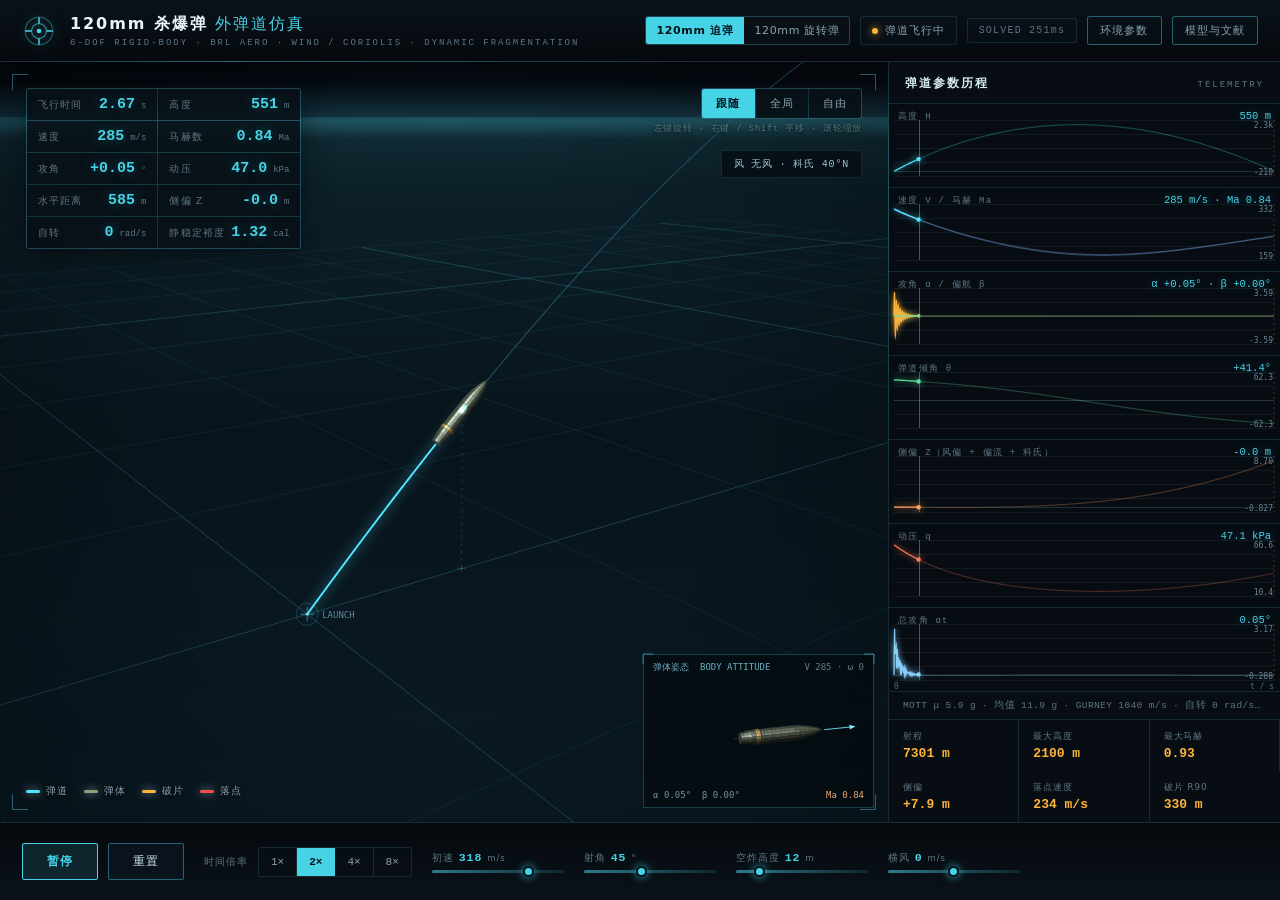
==== 120mm_ballistics.html @ c2df4f3a "test" ====
<!DOCTYPE html>
<html lang="zh-CN">
<head>
<meta charset="UTF-8">
<meta name="viewport" content="width=device-width, initial-scale=1.0">
<title>120mm 杀爆弹 · 六自由度外弹道与动爆破片仿真</title>
<style>
/* =============================================================================
   120mm 杀爆弹外弹道仿真 — 深色军事科技风
   ========================================================================== */
:root {
  --bg: #04070b;
  --bg-deep: #020406;
  --panel: rgba(9, 15, 22, 0.92);
  --panel-solid: #080d13;
  --line: rgba(90, 190, 215, 0.16);
  --line-strong: rgba(90, 210, 235, 0.42);
  --cyan: #46d3e6;
  --cyan-soft: rgba(70, 211, 230, 0.55);
  --amber: #ffb43a;
  --red: #ff4d4d;
  --green: #5ee6a8;
  --text: #cfe3ea;
  --text-dim: #8aa3b0;
  --muted: #5d7683;
  --mono: "JetBrains Mono", "Cascadia Mono", "SFMono-Regular", Consolas, "Liberation Mono", monospace;
  --sans: "Segoe UI", "PingFang SC", "Hiragino Sans GB", "Microsoft YaHei", system-ui, sans-serif;
  --header-h: 62px;
  --footer-h: 78px;
  --side-w: 392px;
}

* { box-sizing: border-box; margin: 0; padding: 0; }

html, body {
  height: 100%;
  background: var(--bg-deep);
  color: var(--text);
  font-family: var(--sans);
  overflow: hidden;
  -webkit-font-smoothing: antialiased;
}

body::before {
  content: "";
  position: fixed;
  inset: 0;
  background-image:
    linear-gradient(rgba(70, 211, 230, 0.035) 1px, transparent 1px),
    linear-gradient(90deg, rgba(70, 211, 230, 0.035) 1px, transparent 1px);
  background-size: 48px 48px;
  pointer-events: none;
  z-index: 0;
}

#app {
  position: relative;
  z-index: 1;
  display: flex;
  flex-direction: column;
  height: 100%;
  min-height: 0;
}

.mono { font-family: var(--mono); font-variant-numeric: tabular-nums; }

/* ------------------------------- 顶栏 ----------------------------------- */
#topbar {
  flex: 0 0 var(--header-h);
  display: flex;
  align-items: center;
  justify-content: space-between;
  padding: 0 22px;
  border-bottom: 1px solid var(--line);
  background: linear-gradient(180deg, rgba(10, 18, 26, 0.96), rgba(6, 10, 15, 0.9));
  position: relative;
}

#topbar::after {
  content: "";
  position: absolute;
  left: 0; right: 0; bottom: -1px;
  height: 1px;
  background: linear-gradient(90deg, transparent, var(--cyan-soft) 18%, transparent 55%);
  opacity: .6;
}

.brand { display: flex; align-items: center; gap: 14px; min-width: 0; }

.brand-mark {
  width: 34px; height: 34px;
  color: var(--cyan);
  filter: drop-shadow(0 0 8px rgba(70, 211, 230, 0.45));
  flex: 0 0 auto;
}
.brand-mark svg { width: 100%; height: 100%; }

.brand-text h1 {
  font-size: 16px;
  font-weight: 600;
  letter-spacing: .12em;
  color: #e8f6fa;
  white-space: nowrap;
}
.brand-text h1 span { color: var(--cyan); font-weight: 400; }

.brand-text p {
  margin-top: 3px;
  font-family: var(--mono);
  font-size: 9px;
  letter-spacing: .22em;
  color: var(--muted);
  white-space: nowrap;
}

.status-strip { display: flex; align-items: center; gap: 10px; }

.status-chip {
  display: flex;
  align-items: center;
  gap: 7px;
  padding: 6px 11px;
  border: 1px solid var(--line);
  border-radius: 3px;
  background: rgba(9, 17, 24, 0.7);
  font-size: 11px;
  letter-spacing: .08em;
  color: var(--text-dim);
}

.status-chip.mono { font-size: 10px; color: var(--muted); letter-spacing: .12em; }

.dot {
  width: 6px; height: 6px;
  border-radius: 50%;
  background: var(--green);
  box-shadow: 0 0 8px var(--green);
  transition: background .3s, box-shadow .3s;
}
.dot.armed { background: var(--amber); box-shadow: 0 0 8px var(--amber); }
.dot.boom { background: var(--red); box-shadow: 0 0 10px var(--red); animation: pulse .5s ease-out 3; }
.dot.done { background: var(--muted); box-shadow: none; }

@keyframes pulse {
  0% { transform: scale(1); opacity: 1; }
  100% { transform: scale(2.4); opacity: .35; }
}

/* ------------------------------- 主区 ----------------------------------- */
main {
  flex: 1 1 auto;
  display: flex;
  min-height: 0;
}

#viewport {
  position: relative;
  flex: 1 1 auto;
  min-width: 0;
  overflow: hidden;
  background: #050a10;
}

#scene { display: block; width: 100%; height: 100%; }

/* 角标 */
.corner {
  position: absolute;
  width: 16px; height: 16px;
  border-color: var(--line-strong);
  border-style: solid;
  border-width: 0;
  pointer-events: none;
}
.corner.tl { top: 12px; left: 12px; border-top-width: 1px; border-left-width: 1px; }
.corner.tr { top: 12px; right: 12px; border-top-width: 1px; border-right-width: 1px; }
.corner.bl { bottom: 12px; left: 12px; border-bottom-width: 1px; border-left-width: 1px; }
.corner.br { bottom: 12px; right: 12px; border-bottom-width: 1px; border-right-width: 1px; }

/* HUD */
.hud {
  position: absolute;
  top: 26px; left: 26px;
  display: grid;
  grid-template-columns: repeat(2, minmax(118px, auto));
  gap: 1px;
  background: var(--line);
  border: 1px solid var(--line);
  border-radius: 3px;
  overflow: hidden;
  backdrop-filter: blur(6px);
  pointer-events: none;
  box-shadow: 0 6px 30px rgba(0, 0, 0, .45);
}

.hud-item {
  display: flex;
  align-items: baseline;
  gap: 6px;
  padding: 7px 11px;
  background: rgba(6, 12, 18, 0.86);
}

.hud-label {
  font-size: 9.5px;
  letter-spacing: .12em;
  color: var(--muted);
  min-width: 46px;
}

.hud-value {
  font-size: 15px;
  font-weight: 600;
  color: var(--cyan);
  text-shadow: 0 0 12px rgba(70, 211, 230, .35);
  margin-left: auto;
}

.hud-unit { font-size: 9px; color: var(--muted); font-family: var(--mono); }

/* 相机按钮 */
.cam-controls {
  position: absolute;
  top: 26px; right: 26px;
  display: flex;
  gap: 1px;
  border: 1px solid var(--line);
  border-radius: 3px;
  overflow: hidden;
  background: var(--line);
  backdrop-filter: blur(6px);
}

.cam-controls button {
  border: 0;
  padding: 7px 14px;
  background: rgba(6, 12, 18, 0.86);
  color: var(--text-dim);
  font-family: var(--sans);
  font-size: 11px;
  letter-spacing: .1em;
  cursor: pointer;
  transition: color .18s, background .18s;
}
.cam-controls button:hover { color: var(--cyan); background: rgba(12, 26, 34, .95); }
.cam-controls button.active { color: #04121a; background: var(--cyan); font-weight: 600; }

.cam-hint {
  position: absolute;
  top: 60px; right: 26px;
  font-size: 9px;
  letter-spacing: .08em;
  color: rgba(140, 170, 180, .55);
  pointer-events: none;
  text-shadow: 0 1px 4px #000;
}

/* 图例 */
.legend {
  position: absolute;
  left: 26px; bottom: 24px;
  display: flex;
  gap: 16px;
  font-size: 10px;
  letter-spacing: .1em;
  color: var(--text-dim);
  pointer-events: none;
  text-shadow: 0 1px 4px #000;
}
.legend span { display: flex; align-items: center; gap: 6px; }
.legend i {
  width: 14px; height: 3px;
  border-radius: 2px;
  display: inline-block;
  box-shadow: 0 0 8px currentColor;
}

/* 事件提示 */
.toast {
  position: absolute;
  left: 50%;
  bottom: 88px;
  transform: translate(-50%, 14px);
  padding: 9px 20px;
  border: 1px solid rgba(255, 180, 58, .5);
  border-radius: 2px;
  background: rgba(24, 14, 2, .82);
  color: var(--amber);
  font-family: var(--mono);
  font-size: 11.5px;
  letter-spacing: .14em;
  opacity: 0;
  pointer-events: none;
  transition: opacity .25s, transform .25s;
  white-space: nowrap;
  backdrop-filter: blur(6px);
}
.toast.show { opacity: 1; transform: translate(-50%, 0); }

/* ------------------------------- 侧栏 ----------------------------------- */
#sidebar {
  flex: 0 0 var(--side-w);
  width: var(--side-w);
  border-left: 1px solid var(--line);
  background: var(--panel-solid);
  display: flex;
  flex-direction: column;
  min-height: 0;
  position: relative;
}

#sidebar::before {
  content: "";
  position: absolute;
  left: -1px; top: 0; bottom: 0;
  width: 1px;
  background: linear-gradient(180deg, transparent, var(--cyan-soft) 12%, transparent 60%);
  opacity: .5;
}

.sidebar-head {
  display: flex;
  align-items: baseline;
  justify-content: space-between;
  padding: 13px 16px 11px;
  border-bottom: 1px solid var(--line);
  flex: 0 0 auto;
}
.sidebar-head h2 {
  font-size: 12px;
  font-weight: 600;
  letter-spacing: .16em;
  color: #d8edf3;
}
.sidebar-head span { font-size: 9px; letter-spacing: .22em; color: var(--muted); }

#charts {
  flex: 1 1 auto;
  min-height: 0;
  display: grid;
  grid-template-rows: repeat(7, minmax(0, 1fr));
  gap: 1px;
  background: var(--line);
  overflow: hidden;
}

.chart-cell {
  position: relative;
  background: #070c12;
  min-height: 0;
  overflow: hidden;
}
.chart-cell canvas { display: block; width: 100%; height: 100%; }

.chart-tag {
  position: absolute;
  top: 6px; left: 9px;
  font-family: var(--mono);
  font-size: 9px;
  letter-spacing: .14em;
  color: var(--muted);
  pointer-events: none;
}
.chart-cur {
  position: absolute;
  top: 6px; right: 9px;
  font-family: var(--mono);
  font-size: 10.5px;
  color: var(--cyan);
  pointer-events: none;
  text-shadow: 0 0 10px rgba(70, 211, 230, .4);
}

.sidebar-foot {
  flex: 0 0 auto;
  display: grid;
  grid-template-columns: repeat(3, 1fr);
  border-top: 1px solid var(--line);
}
.frag-model {
  flex: 0 0 auto;
  padding: 7px 14px;
  border-top: 1px solid var(--line);
  font-size: 9.5px;
  letter-spacing: .04em;
  color: var(--muted);
  white-space: nowrap;
  overflow: hidden;
  text-overflow: ellipsis;
}
.stat {
  padding: 10px 14px;
  display: flex;
  flex-direction: column;
  gap: 3px;
  border-right: 1px solid var(--line);
}
.stat:last-child { border-right: 0; }
.stat span { font-size: 9px; letter-spacing: .1em; color: var(--muted); }
.stat b { font-size: 13px; color: var(--amber); font-weight: 600; }

/* ------------------------------- 底栏 ----------------------------------- */
#controls {
  flex: 0 0 var(--footer-h);
  display: flex;
  align-items: center;
  gap: 20px;
  padding: 0 22px;
  border-top: 1px solid var(--line);
  background: linear-gradient(0deg, rgba(10, 18, 26, .97), rgba(6, 10, 15, .9));
  overflow-x: auto;
  overflow-y: hidden;
}

.control-group { display: flex; align-items: center; gap: 10px; flex: 0 0 auto; }
.control-group .group-label {
  font-size: 10px;
  letter-spacing: .1em;
  color: var(--muted);
  white-space: nowrap;
}

.btn {
  appearance: none;
  border: 1px solid var(--line-strong);
  background: rgba(12, 22, 30, .8);
  color: var(--text);
  font-family: var(--sans);
  font-size: 12px;
  letter-spacing: .1em;
  padding: 9px 18px;
  border-radius: 2px;
  cursor: pointer;
  transition: all .18s;
  min-width: 76px;
}
.btn:hover { border-color: var(--cyan); color: var(--cyan); background: rgba(20, 40, 50, .9); }
.btn:active { transform: translateY(1px); }
.btn.primary {
  background: rgba(70, 211, 230, .12);
  border-color: var(--cyan);
  color: var(--cyan);
  font-weight: 600;
}
.btn.primary:hover { background: rgba(70, 211, 230, .22); box-shadow: 0 0 18px rgba(70, 211, 230, .22); }

.seg {
  display: flex;
  border: 1px solid var(--line);
  border-radius: 2px;
  overflow: hidden;
}
.seg button {
  border: 0;
  border-right: 1px solid var(--line);
  background: rgba(8, 14, 20, .8);
  color: var(--text-dim);
  font-family: var(--mono);
  font-size: 11px;
  padding: 8px 12px;
  cursor: pointer;
  transition: all .15s;
}
.seg button:last-child { border-right: 0; }
.seg button:hover { color: var(--cyan); }
.seg button.active { background: var(--cyan); color: #04121a; font-weight: 700; }

.slider-group { flex-direction: column; align-items: stretch; gap: 5px; min-width: 132px; }
.slider-group label {
  font-size: 9.5px;
  letter-spacing: .1em;
  color: var(--muted);
  display: flex;
  align-items: baseline;
  gap: 5px;
  white-space: nowrap;
}
.slider-group label b { color: var(--cyan); font-size: 11.5px; font-weight: 600; }
.slider-group label em { font-style: normal; font-size: 8.5px; color: var(--muted); }

input[type="range"] {
  appearance: none;
  width: 100%;
  height: 3px;
  border-radius: 2px;
  background: linear-gradient(90deg, var(--cyan-soft), rgba(70, 211, 230, .12));
  outline: none;
  cursor: pointer;
}
input[type="range"]::-webkit-slider-thumb {
  appearance: none;
  width: 11px; height: 11px;
  border-radius: 50%;
  background: var(--cyan);
  border: 2px solid #04121a;
  box-shadow: 0 0 9px rgba(70, 211, 230, .8);
  cursor: pointer;
}
input[type="range"]::-moz-range-thumb {
  width: 9px; height: 9px;
  border-radius: 50%;
  background: var(--cyan);
  border: 2px solid #04121a;
  box-shadow: 0 0 9px rgba(70, 211, 230, .8);
  cursor: pointer;
}

/* ------------------------------- 响应式 --------------------------------- */
@media (max-width: 1180px) {
  :root { --side-w: 326px; }
  #controls { gap: 16px; }
  .slider-group { min-width: 120px; }
  #topbar { padding: 0 14px; gap: 10px; }
  .brand { gap: 8px; }
  .brand-text h1 { font-size: 14px; letter-spacing: .08em; }
  .brand-text p { display: none; }
  .status-chip.mono { display: none; }
  .status-strip { gap: 6px; }
  .top-action { padding: 5px 8px; font-size: 10px; }
  .preset-seg button { padding: 6px 7px; font-size: 10px; }
}

@media (max-width: 980px) {
  html, body { overflow: auto; }
  #app { height: auto; min-height: 100%; }
  main { flex-direction: column; }
  #viewport { flex: 0 0 auto; height: 58vh; min-height: 380px; }
  #sidebar { flex: 0 0 auto; width: 100%; border-left: 0; border-top: 1px solid var(--line); }
  #charts { grid-template-rows: repeat(7, 132px); grid-template-columns: 1fr; }
  #controls { flex-wrap: wrap; height: auto; padding: 12px 16px; gap: 12px; }
  .hud { grid-template-columns: repeat(2, minmax(96px, auto)); }
  .hud-item { padding: 5px 8px; }
  .hud-value { font-size: 13px; }
}

@media (max-width: 620px) {
  .brand-text p { display: none; }
  .brand-text h1 { font-size: 13px; }
  .status-chip.mono { display: none; }
  .hud { top: 14px; left: 14px; }
  .cam-controls { top: 14px; right: 14px; }
  .cam-hint { display: none; }
  .legend { display: none; }
  #sidebar { display: none; }
  #viewport { height: calc(100vh - var(--header-h) - 150px); }
}


/* ======================= 顶栏操作按钮 / 风场提示 ======================= */
.top-action {
  border: 1px solid var(--line-strong);
  background: rgba(9, 17, 24, 0.7);
  color: var(--text-dim);
  font-family: var(--sans);
  font-size: 11px;
  letter-spacing: .1em;
  padding: 6px 12px;
  border-radius: 3px;
  cursor: pointer;
  transition: all .18s;
}
.top-action:hover { color: var(--cyan); border-color: var(--cyan); background: rgba(16, 34, 44, .95); }

.wind-chip {
  position: absolute;
  top: 88px; right: 26px;
  padding: 6px 12px;
  border: 1px solid var(--line);
  border-radius: 3px;
  background: rgba(6, 12, 18, 0.78);
  color: #9fc6d4;
  font-size: 10px;
  letter-spacing: .08em;
  pointer-events: none;
  backdrop-filter: blur(6px);
  white-space: nowrap;
}

/* ============================ 弹层 =================================== */
.overlay {
  position: fixed;
  inset: 0;
  z-index: 40;
  display: flex;
  align-items: center;
  justify-content: center;
  padding: 3vh 2vw;
  background: rgba(2, 6, 10, 0.72);
  backdrop-filter: blur(5px);
}
.overlay[hidden] { display: none; }

.panel {
  width: min(560px, 94vw);
  max-height: 90vh;
  display: flex;
  flex-direction: column;
  background: linear-gradient(180deg, #0a131b, #070d13);
  border: 1px solid var(--line-strong);
  border-radius: 4px;
  box-shadow: 0 24px 80px rgba(0, 0, 0, .7), 0 0 40px rgba(70, 211, 230, .08);
  overflow: hidden;
}
.panel.wide { width: min(1120px, 95vw); }
.panel[hidden] { display: none; }

.panel-head {
  display: flex;
  align-items: baseline;
  gap: 14px;
  padding: 15px 20px 13px;
  border-bottom: 1px solid var(--line);
  background: rgba(10, 20, 28, .85);
}
.panel-head h3 { font-size: 15px; letter-spacing: .14em; color: #e6f5f9; font-weight: 600; }
.panel-head .panel-sub { font-size: 9px; letter-spacing: .2em; color: var(--muted); flex: 1 1 auto; }
.panel-close {
  border: 1px solid var(--line);
  background: transparent;
  color: var(--text-dim);
  font-size: 18px;
  line-height: 1;
  width: 28px; height: 26px;
  border-radius: 2px;
  cursor: pointer;
  transition: all .15s;
}
.panel-close:hover { color: var(--red); border-color: var(--red); }

.panel-body { padding: 18px 22px 24px; overflow-y: auto; }
.panel-note { font-size: 11.5px; line-height: 1.8; color: var(--text-dim); margin: 0 0 14px; }

/* --------------------------- 环境面板 -------------------------------- */
.env-grid { display: flex; flex-direction: column; gap: 15px; margin: 6px 0 18px; }
.env-row { display: grid; grid-template-columns: 108px 1fr 86px; align-items: center; gap: 12px; }
.env-row > span { font-size: 11.5px; color: var(--text-dim); letter-spacing: .06em; }
.env-row > b { font-size: 11.5px; color: var(--cyan); text-align: right; font-weight: 600; }
.env-row input[type="range"] { width: 100%; }

.env-toggles {
  display: flex;
  align-items: center;
  gap: 20px;
  padding-top: 14px;
  border-top: 1px solid var(--line);
}
.env-toggles label { display: flex; align-items: center; gap: 7px; font-size: 12px; color: var(--text-dim); cursor: pointer; }
.env-toggles input[type="checkbox"] { accent-color: var(--cyan); width: 14px; height: 14px; }
.btn.small { padding: 6px 12px; font-size: 11px; min-width: 0; margin-left: auto; }
.env-summary { margin-top: 16px; font-size: 10.5px; color: var(--muted); letter-spacing: .04em; line-height: 1.7; }

/* --------------------------- 模型面板 -------------------------------- */
.model-body {
  display: grid;
  grid-template-columns: 1fr 1fr;
  gap: 6px 34px;
  font-size: 12px;
  line-height: 1.75;
  color: var(--text-dim);
}
.model-col h4 {
  margin: 16px 0 7px;
  font-size: 12.5px;
  letter-spacing: .1em;
  color: var(--cyan);
  font-weight: 600;
}
.model-col h4:first-child { margin-top: 0; }
.model-col ul { padding-left: 18px; margin: 0 0 6px; }
.model-col li { margin-bottom: 4px; }
.model-col b { color: var(--text); font-weight: 600; }
.model-limits li { color: #b9c9d0; }
.model-formula {
  margin: 8px 0 10px;
  padding: 10px 14px;
  border-left: 2px solid var(--cyan-soft);
  background: rgba(70, 211, 230, .05);
  font-size: 11px;
  line-height: 2;
  color: #b7dfe8;
  overflow-x: auto;
}
.model-formula sub, .model-formula sup { font-size: .7em; }

.model-table { width: 100%; border-collapse: collapse; margin: 8px 0 10px; font-size: 11px; }
.model-table th, .model-table td { border: 1px solid var(--line); padding: 6px 8px; text-align: center; }
.model-table th { background: rgba(70, 211, 230, .07); color: var(--text-dim); font-weight: 600; letter-spacing: .05em; }
.model-table td b { color: var(--green); font-weight: 600; }
.model-table td:first-child { color: var(--amber); }

.ref-list { padding-left: 20px; margin: 6px 0 10px; font-size: 11px; line-height: 1.7; }
.ref-list li { margin-bottom: 6px; }

/* --------------------------- 响应式补充 ------------------------------ */
@media (max-width: 980px) {
  .model-body { grid-template-columns: 1fr; }
  .wind-chip { display: none; }
  .top-action { padding: 5px 9px; font-size: 10px; }
}
@media (max-width: 620px) {
  .top-action { display: none; }
}


/* ============================ 弹型预设切换 ============================ */
.preset-seg {
  display: flex;
  border: 1px solid var(--line);
  border-radius: 3px;
  overflow: hidden;
  background: var(--line);
}
.preset-seg button {
  border: 0;
  border-right: 1px solid var(--line);
  background: rgba(6, 12, 18, 0.86);
  color: var(--text-dim);
  font-family: var(--sans);
  font-size: 11px;
  letter-spacing: .06em;
  padding: 6px 10px;
  cursor: pointer;
  transition: all .15s;
  white-space: nowrap;
}
.preset-seg button:last-child { border-right: 0; }
.preset-seg button:hover { color: var(--cyan); }
.preset-seg button.active { background: var(--cyan); color: #04121a; font-weight: 600; }

.env-row.disabled { opacity: .42; }
.env-row input[type="range"]:disabled { cursor: not-allowed; }

@media (max-width: 1180px) {
  .preset-seg button { padding: 6px 7px; font-size: 10px; }
}

</style>
</head>
<body>
<div id="app">

  <header id="topbar">
    <div class="brand">
      <div class="brand-mark">
        <svg viewBox="0 0 32 32" aria-hidden="true">
          <circle cx="16" cy="16" r="13" fill="none" stroke="currentColor" stroke-width="1.2" opacity=".35"/>
          <circle cx="16" cy="16" r="7" fill="none" stroke="currentColor" stroke-width="1.2" opacity=".55"/>
          <path d="M16 3v6M16 23v6M3 16h6M23 16h6" stroke="currentColor" stroke-width="1.4"/>
          <circle cx="16" cy="16" r="2.2" fill="currentColor"/>
        </svg>
      </div>
      <div class="brand-text">
        <h1>120mm 杀爆弹 <span>外弹道仿真</span></h1>
        <p>6-DOF RIGID-BODY · BRL AERO · WIND / CORIOLIS · DYNAMIC FRAGMENTATION</p>
      </div>
    </div>
    <div class="status-strip">
      <div class="preset-seg" id="preset-seg">
        <button type="button" data-preset="mortar120" class="active">120mm 迫弹</button>
        <button type="button" data-preset="spin120">120mm 旋转弹</button>
      </div>
      <div class="status-chip">
        <i class="dot" id="status-dot"></i>
        <span id="status-mode">待发射</span>
      </div>
      <div class="status-chip mono" id="status-code">SYS.READY</div>
      <button type="button" class="top-action" id="btn-env">环境参数</button>
      <button type="button" class="top-action" id="btn-model">模型与文献</button>
    </div>
  </header>

  <main>
    <section id="viewport">
      <canvas id="scene"></canvas>

      <div id="hud" class="hud">
        <div class="hud-item">
          <span class="hud-label">飞行时间</span>
          <span class="hud-value mono" id="hud-t">0.00</span>
          <span class="hud-unit">s</span>
        </div>
        <div class="hud-item">
          <span class="hud-label">高度</span>
          <span class="hud-value mono" id="hud-h">0</span>
          <span class="hud-unit">m</span>
        </div>
        <div class="hud-item">
          <span class="hud-label">速度</span>
          <span class="hud-value mono" id="hud-v">450</span>
          <span class="hud-unit">m/s</span>
        </div>
        <div class="hud-item">
          <span class="hud-label">马赫数</span>
          <span class="hud-value mono" id="hud-mach">1.32</span>
          <span class="hud-unit">Ma</span>
        </div>
        <div class="hud-item">
          <span class="hud-label">攻角</span>
          <span class="hud-value mono" id="hud-alpha">0.00</span>
          <span class="hud-unit">°</span>
        </div>
        <div class="hud-item">
          <span class="hud-label">动压</span>
          <span class="hud-value mono" id="hud-q">0</span>
          <span class="hud-unit">kPa</span>
        </div>
        <div class="hud-item">
          <span class="hud-label">水平距离</span>
          <span class="hud-value mono" id="hud-x">0</span>
          <span class="hud-unit">m</span>
        </div>
        <div class="hud-item">
          <span class="hud-label">侧偏 Z</span>
          <span class="hud-value mono" id="hud-z">0</span>
          <span class="hud-unit">m</span>
        </div>
        <div class="hud-item">
          <span class="hud-label">自转</span>
          <span class="hud-value mono" id="hud-spin">0</span>
          <span class="hud-unit">rad/s</span>
        </div>
        <div class="hud-item">
          <span class="hud-label" id="hud-stab-label">静稳定裕度</span>
          <span class="hud-value mono" id="hud-sg">—</span>
          <span class="hud-unit" id="hud-sg-unit">cal</span>
        </div>
      </div>

      <div id="cam-controls" class="cam-controls">
        <button type="button" data-mode="follow" class="active">跟随</button>
        <button type="button" data-mode="global">全局</button>
        <button type="button" data-mode="orbit">自由</button>
      </div>
      <div class="cam-hint mono">左键旋转 · 右键 / Shift 平移 · 滚轮缩放</div>
      <div id="wind-chip" class="wind-chip mono">风 0 m/s · 无风</div>

      <div id="legend" class="legend">
        <span><i style="background:#4fe6ff"></i>弹道</span>
        <span><i style="background:#8ca07a"></i>弹体</span>
        <span><i style="background:#ffb43a"></i>破片</span>
        <span><i style="background:#ff4d4d"></i>落点</span>
      </div>

      <div id="toast" class="toast"></div>

      <div class="corner tl"></div>
      <div class="corner tr"></div>
      <div class="corner bl"></div>
      <div class="corner br"></div>
    </section>

    <aside id="sidebar">
      <div class="sidebar-head">
        <h2>弹道参数历程</h2>
        <span class="mono">TELEMETRY</span>
      </div>
      <div id="charts"></div>
      <div class="frag-model mono" id="frag-model">MOTT μ — · 均值 — · GURNEY —</div>
      <div class="sidebar-foot">
        <div class="stat"><span>射程</span><b class="mono" id="stat-range">—</b></div>
        <div class="stat"><span>最大高度</span><b class="mono" id="stat-alt">—</b></div>
        <div class="stat"><span>最大马赫</span><b class="mono" id="stat-mach">—</b></div>
        <div class="stat"><span>侧偏</span><b class="mono" id="stat-drift">—</b></div>
        <div class="stat"><span>落点速度</span><b class="mono" id="stat-vimp">—</b></div>
        <div class="stat"><span>破片 R90</span><b class="mono" id="stat-r90">—</b></div>
      </div>
    </aside>
  </main>

  <footer id="controls">
    <div class="control-group">
      <button id="btn-play" type="button" class="btn primary">暂停</button>
      <button id="btn-reset" type="button" class="btn">重置</button>
    </div>

    <div class="control-group">
      <label class="group-label">时间倍率</label>
      <div class="seg" id="speed-seg">
        <button type="button" data-speed="1">1×</button>
        <button type="button" data-speed="2" class="active">2×</button>
        <button type="button" data-speed="4">4×</button>
        <button type="button" data-speed="8">8×</button>
      </div>
    </div>

    <div class="control-group slider-group">
      <label for="rng-v0">初速 <b class="mono" id="val-v0">318</b><em>m/s</em></label>
      <input type="range" id="rng-v0" min="250" max="340" step="1" value="318">
    </div>

    <div class="control-group slider-group">
      <label for="rng-angle">射角 <b class="mono" id="val-angle">45</b><em>°</em></label>
      <input type="range" id="rng-angle" min="15" max="70" step="1" value="45">
    </div>

    <div class="control-group slider-group">
      <label for="rng-boom">空炸高度 <b class="mono" id="val-boom">12</b><em>m</em></label>
      <input type="range" id="rng-boom" min="0" max="80" step="2" value="12">
    </div>

    <div class="control-group slider-group">
      <label for="rng-wind">横风 <b class="mono" id="val-wind">0</b><em>m/s</em></label>
      <input type="range" id="rng-wind" min="-15" max="15" step="1" value="0">
    </div>
  </footer>

  <!-- ============================ 弹层面板 ============================ -->
  <div id="overlay" class="overlay" hidden>
    <section class="panel" id="panel-env" hidden>
      <header class="panel-head">
        <h3>环境与弹道参数</h3>
        <span class="mono panel-sub">ENVIRONMENT / BALLISTICS</span>
        <button type="button" class="panel-close" data-close="overlay">×</button>
      </header>
      <div class="panel-body">
        <p class="panel-note" id="preset-note">当前弹型：120mm 迫弹（尾翼稳定、不旋转；McCoy 附录 C 实测气动系数，v0=318 m/s 为装药 4）。</p>
        <p class="panel-note">风场采用幂律剖面（10 m 参考高度，指数 1/7）；科氏力按纬度与射向计算；标准大气按 ISA 分层（0–32 km）。修改后自动重算。</p>
        <div class="env-grid">
          <label class="env-row">
            <span>横风（+右）</span>
            <input type="range" id="env-wind-cross" min="-15" max="15" step="1" value="0">
            <b class="mono" id="env-wind-cross-val">0 m/s</b>
          </label>
          <label class="env-row">
            <span>纵风（+逆风）</span>
            <input type="range" id="env-wind-head" min="-15" max="15" step="1" value="0">
            <b class="mono" id="env-wind-head-val">0 m/s</b>
          </label>
          <label class="env-row">
            <span>海平面气温</span>
            <input type="range" id="env-temp" min="-20" max="40" step="1" value="15">
            <b class="mono" id="env-temp-val">15 °C</b>
          </label>
          <label class="env-row">
            <span>纬度</span>
            <input type="range" id="env-lat" min="-60" max="60" step="1" value="40">
            <b class="mono" id="env-lat-val">40°N</b>
          </label>
          <label class="env-row" id="row-twist">
            <span>膛线缠距</span>
            <input type="range" id="env-twist" min="15" max="22" step="1" value="18" disabled>
            <b class="mono" id="env-twist-val">不旋转</b>
          </label>
          <label class="env-row">
            <span>破片数量</span>
            <input type="range" id="env-frag" min="200" max="1600" step="100" value="800">
            <b class="mono" id="env-frag-val">800</b>
          </label>
          <label class="env-row">
            <span>破片随机种子</span>
            <input type="range" id="env-seed" min="1" max="9999" step="1" value="2024">
            <b class="mono" id="env-seed-val">#2024</b>
          </label>
        </div>
        <div class="env-toggles">
          <label><input type="checkbox" id="env-coriolis" checked> 地球自转科氏力</label>
          <label><input type="checkbox" id="env-wind-on" checked> 风场</label>
          <button type="button" class="btn small" id="env-reset">恢复默认</button>
        </div>
        <div class="env-summary mono" id="env-summary"></div>
      </div>
    </section>

    <section class="panel wide" id="panel-model" hidden>
      <header class="panel-head">
        <h3>模型与文献</h3>
        <span class="mono panel-sub">MODEL ASSUMPTIONS / VALIDATION / REFERENCES</span>
        <button type="button" class="panel-close" data-close="overlay">×</button>
      </header>
      <div class="panel-body model-body">
        <div class="model-col">
          <h4>1 · 弹型预设</h4>
          <ul>
            <li><b>A · 120mm 迫弹（默认）</b>：尾翼稳定、全程不旋转。质量/惯量取自 McCoy 表 9.5（M934/M930/M929 平均），气动系数取自 McCoy 附录 C（BRL 跨音速靶道自由飞试验）；v0=318 m/s、45° 对应 6-DOF 射程 7315 m。</li>
            <li><b>B · 120mm 旋转稳定杀爆弹代表弹</b>：线膛炮发射，自转由缠距换算（默认 1:18）；气动系数按 McCoy 附录 B 的 105mm HE M1 同类弹换算（<i>估算值</i>），内核以 105mm M1 参数完成验证。</li>
            <li>破片质量分布/初速由 Gurney + Mott 模型给出；装药与壳体质量为工程估算（公开数据缺失），页面已标注。</li>
          </ul>

          <h4>2 · 六自由度刚体外弹道</h4>
          <ul>
            <li>状态量：位置、速度、四元数姿态、弹体系角速度（15 维，含科氏力侧偏累积量）；RK4 积分，步长按自转自适应（≤0.5 ms）。</li>
            <li>弹体动力学：欧拉方程 <span class="mono">I·ω̇ + ω×(Iω) = M</span>；四元数归一化避免欧拉奇异。</li>
            <li>气动角按<b>相对风速</b>计算；风场通过相对速度进入气动力与力矩。</li>
            <li>事件：下降段穿越空炸高度 / 触地，线性插值得到起爆点状态；给出 Sg、偏流、风偏、科氏偏移等诊断量。</li>
          </ul>

          <h4>3 · 气动模型（BRL 命名法）</h4>
          <div class="model-formula mono">
            C<sub>D</sub> = C<sub>D0</sub> + C<sub>Dδ2</sub>·sin²α<sub>t</sub><br>
            C<sub>N</sub> = (C<sub>Nα0</sub> + C<sub>Nα2</sub>·sin²α<sub>t</sub>)·sinα<sub>t</sub><br>
            C<sub>Mα</sub> = C<sub>Mα0</sub> + C<sub>Mα2</sub>·sin²α<sub>t</sub>（正 = 翻转，需自转稳定；负 = 静稳定）<br>
            M<sub>阻尼</sub> = q·S·d²/V·[(C<sub>Mq</sub>+C<sub>Mα̇</sub>)<sub>0</sub> + (…)<sub>2</sub>·sin²α<sub>t</sub>]·ω<br>
            M<sub>Magnus</sub> = q·S·d·(p·d/V)·C<sub>Mpα</sub>（仅旋转弹）
          </div>
          <p>旋转弹陀螺稳定因子 <span class="mono">Sg = (I<sub>x</sub>·p)² / (4·I<sub>y</sub>·q·S·d·C<sub>Mα</sub>)</span>，Sg &gt; 1 为稳定必要条件；尾翼弹给出静稳定裕度 <span class="mono">−C<sub>Mα</sub>/C<sub>Nα</sub></span>（口径）。</p>

          <h4>4 · 环境模型</h4>
          <ul>
            <li>ISA 标准大气分层公式（0–11 / 11–20 / 20–32 km），支持海平面气温偏移（ISO 2533 / GB 1920）。</li>
            <li>风场：横风/纵风 + 幂律高度剖面 <span class="mono">w(h)=w<sub>10</sub>(h/10)<sup>1/7</sup></span>。</li>
            <li>科氏力：<span class="mono">a = −2Ω×v</span>，按纬度与射向计算（40°N、7 km 射程量级 10–20 m）。</li>
            <li>重力随高度衰减 <span class="mono">g(h)=g₀(R/(R+h))²</span>；平面地球假设。</li>
          </ul>

          <h4>5 · 动爆破片</h4>
          <ul>
            <li>质量分布：Mott 分布 <span class="mono">N(&gt;m)=N₀e<sup>−√(m/μ)</sup></span>，平均质量 = 2μ，质量守恒归一。破片数为 Monte-Carlo 统计样本数（默认 800，可调 200–1600），由 Mott 分布描述总体，<b>不等同于该型号全部物理破片数</b>。</li>
            <li>初速：Gurney 公式 <span class="mono">v<sub>G</sub>=√(2E·β/(1+β/2))</span>，β=C/M；端部折减 + 分区速度因子。</li>
            <li>动爆叠加：弹丸速度矢量 + 自转切向速度 <span class="mono">ω×r</span>；飞散角按弹头/圆柱/弹底三区截短正态。</li>
            <li>存速：变密度大气 + 马赫相关 C<sub>d</sub> + 体积<sup>2/3</sup> 迎风面积 + 风场相对速度（RK4，步长 5 ms；落地速度线性插值）。</li>
            <li><b>统计口径</b>：R50/R90 为 50%/90% 已落地破片的水平落点半径（相对爆点地面投影），<b>不是杀伤半径</b>；有效破片按落地动能 &gt; 78 J（人员致伤阈值量级，中文出处：李昆等 2023；80 J 另见 Rettinger 2017）统计；随机抽样种子固定可复现。</li>
          </ul>
        </div>

        <div class="model-col">
          <h4>6 · 验证 A：120mm 迫弹（McCoy 表 9.7 六组 6-DOF）</h4>
          <table class="model-table">
            <thead><tr><th>v0 / QE</th><th>飞行时间 / s</th><th>射程 / m</th><th>最大高度 / m</th></tr></thead>
            <tbody>
              <tr><td>102 / 45°</td><td>14.6 → <b>14.6</b></td><td>1010 → <b>1008</b></td><td>260 → <b>259</b></td></tr>
              <tr><td>102 / 65°</td><td>18.6 → <b>18.6</b></td><td>770 → <b>765</b></td><td>420 → <b>423</b></td></tr>
              <tr><td>102 / 85°</td><td>20.5 → <b>20.5</b></td><td>165 → <b>162</b></td><td>510 → <b>508</b></td></tr>
              <tr><td>318 / 45°</td><td>41.4 → <b>41.4</b></td><td>7315 → <b>7310</b></td><td>2100 → <b>2100</b></td></tr>
              <tr><td>318 / 65°</td><td>52.6 → <b>52.5</b></td><td>5570 → <b>5572</b></td><td>3380 → <b>3378</b></td></tr>
              <tr><td>318 / 85°</td><td>57.7 → <b>57.7</b></td><td>1275 → <b>1274</b></td><td>4070 → <b>4067</b></td></tr>
            </tbody>
          </table>
          <p class="panel-note">全部工况偏差 ≤1.7%；85° 高射角弹道顶点攻角（装药 0 约 50°、装药 4 约 13°）与 McCoy 原文（47° / 13°）一致。</p>

          <h4>7 · 验证 B：105mm M1 旋转弹内核（McCoy 例 9.2）</h4>
          <table class="model-table">
            <thead><tr><th>工况</th><th>射程 / m</th><th>飞行时间 / s</th><th>最大高度 / m</th></tr></thead>
            <tbody>
              <tr><td>C7 45°</td><td>11500 → <b>11476</b></td><td>52.5 → <b>52.4</b></td><td>3460 → <b>3446</b></td></tr>
              <tr><td>C1 45°</td><td>3760 → <b>3763</b></td><td>28.5 → <b>28.5</b></td><td>1000 → <b>997</b></td></tr>
              <tr><td>C7 70°</td><td>7300 → <b>7135</b></td><td>70.5 → <b>70.2</b></td><td>6000 → <b>6000</b></td></tr>
              <tr><td>C1 70°</td><td>2320 → <b>2210</b></td><td>38.5 → <b>39.0</b></td><td>1750 → <b>1742</b></td></tr>
            </tbody>
          </table>
          <p class="panel-note">1:18 缠距（Sg=3.12，与 McCoy 报道的 3.1 一致）射程偏差 0.2%–4.7%；1:25 缠距（Sg=1.62，McCoy 报道 1.6）四组偏差为 C1-45 +0.2%、C1-70 +0.5%、C7-45 −0.2%、C7-70 +1.5%。70° 工况在弹道顶点低动压段 α<sub>t</sub> 达 20°/33°，属大攻角非线性敏感区（McCoy 原文对 70° 亦标注 approximately 且 α<sub>t</sub>&gt;15° 仅作定性参考）。</p>

          <h4>8 · 模型假设与局限</h4>
          <ul class="model-limits">
            <li>刚体、轴对称、质量/惯量恒定；气动模型适用于小攻角（一般 α<sub>t</sub>&lt;10°），更大攻角（高射角弹道顶点）为定性参考。</li>
            <li>120mm 迫弹气动数据止于 Ma 0.95（实弹 v0≤318 m/s）；提高初速属外推。旋转弹气动系数由 105mm M1 同类换算，非 120mm 实测。</li>
            <li>未计气动不对称、动不平衡、引信延时与炸高散布；空炸高度为标称值。</li>
            <li>破片为自然破片统计模型（装药/壳体/飞散角为工程设定），未计壳体结构强度细节；杀伤仅用动能阈值，未计目标易损性。</li>
            <li>平面地球 + 常值重力 + 可选科氏力；不含地球曲率、离心力与地形。</li>
            <li><b>本模型用于教学演示与趋势分析，不用于射表编制或实弹射击诸元计算。</b></li>
          </ul>

          <h4>9 · 参考文献（完整 58 条见 docs/literature-review.md）</h4>
          <ol class="ref-list">
            <li>McCoy R L. <i>Modern Exterior Ballistics: The Launch and Flight Dynamics of Symmetric Projectiles</i>. 2nd ed. Schiffer Publishing, 2012.（第 9 章 6-DOF；附录 B/C 气动系数；例 9.2、表 9.3–9.7）</li>
            <li>McCoy R L. Tabulated Aerodynamic Characteristics of the 105mm, M1 Projectile. Appendix B of [1], pp. 218–219.</li>
            <li>Cilliers A J. <i>Modelling the external ballistics of tranquilliser darts</i>. MEng thesis, Stellenbosch University, 2021. https://scholar.sun.ac.za/handle/10019.1/109951</li>
            <li>Gurney R W. <i>The Initial Velocities of Fragments from Bombs, Shells and Grenades</i>. BRL Report 405, 1943. https://doi.org/10.21236/ADA800105</li>
            <li>Mott N F, Linfoot E H. <i>A Theory of Fragmentation</i>. 1943; reprinted in: Grady D (ed), Fragmentation of Rings and Shells, Springer, 2006: 207–225. https://doi.org/10.1007/978-3-540-27145-1_9</li>
            <li>Gold V M. <i>Engineering Model for Design of Explosive Fragmentation Munitions</i>. DTIC, 2007. https://doi.org/10.21236/ADA462991（Mott 分布/μ 参数的结构化出处）</li>
            <li>李昆, 等. 浇注 PBX 装药爆炸壳体破片分布特性[J]. 科学技术与工程, 2023, 23(17): 7335–7340. https://doi.org/10.12404/j.issn.1671-1815.2023.23.17.07335（破片动能 &gt;78 J 杀伤判据的中文出处）</li>
            <li>Orłowski M, 等. 120mm HE mortar fragmentation studies, Part I/II[J]. Problemy Techniki Uzbrojenia, 2024, 169(2): 7–27 / 170(3): 39–64. https://doi.org/10.5604/01.3001.0054.6650 与 …7454（120mm 迫弹真实破碎试验）</li>
            <li>Catovic A. An overview of Gurney method for estimating the initial velocities of fragments for high explosive munition. <i>Defense and Security Studies</i>, 2021, 1: 16–25.</li>
            <li>Moxnes J F, Frøyland Ø. Projected area and drag coefficient of high velocity irregular fragments that rotate or tumble. 30th International Symposium on Ballistics, 2017.</li>
            <li>Rettinger G. The "80 Joule criterion" reconsidered today. <i>Forensic Science International</i>, 2017, 276: 64–70.</li>
            <li>ISO 2533:1975 <i>Standard Atmosphere</i>；GB/T 45846-2025《标准大气》（2025-10-01 实施，采标 ISO）.</li>
            <li>FAS. M933/M934, 120mm HE Cartridge（v0 101–318 m/s，最大射程 7.2 km）. https://man.fas.org/dod-101/sys/land/m933.htm</li>
            <li>雷娟棉, 李田田, 黄灿. 高速旋转弹丸马格努斯效应数值研究[J]. 兵工学报, 2013, 34(6).（页码待核实）</li>
            <li>管军, 易文俊, 刘海, 等. 基于遗传-最大似然方法高速旋转弹丸阻力系数辨识[J]. 弹道学报, 2016, 28(4).（页码待核实）</li>
            <li>周红, 沈伟, 王桃芬, 等. 科里奥利力对远射程炮弹发射的影响研究[J]. 物理通报, 2025(6).（页码待核实）</li>
            <li>洪豆, 郑宇, 李文彬, 等. 破片战斗部杀伤面积影响规律研究[J]. 兵器装备工程学报, 2021, 42(5).（页码待核实）</li>
            <li>刘建斌, 夏金刚, 缪前树, 等. 航空火箭杀爆弹动态爆炸威力仿真分析[J]. 兵器装备工程学报, 2020, 41(8).（页码待核实）</li>
          </ol>
          <p class="panel-note">注：文献题录、DOI/URL、参数推荐表与逐项校核见 <span class="mono">docs/literature-review.md</span>；模型改进与验证汇总见 <span class="mono">docs/report.md</span>。</p>
        </div>
      </div>
    </section>
  </div>

</div>

<script>
/* ===== physics.js ===== */
/* =============================================================================
 * 120 mm 杀爆弹 — 六自由度刚体外弹道 + 动爆破片仿真内核
 * 纯 JS，无依赖，可在浏览器 / Node 中运行
 *
 * 坐标系（发射/地面系 O-xyz）：x 指向射向水平投影，y 垂直向上，z 构成右手系
 * 说明：本文件采用"弹道系"约定 —— x 为射向水平投影，y 向上，z 为射向右侧。
 * 弹体系 O1-x1y1z1：x1 沿弹轴指前，y1 弹体上方，z1 右手
 * 状态向量 y[15] =
 *   [ px,py,pz, vx,vy,vz, qw,qx,qy,qz, wx,wy,wz, zCor, vCor ]
 *   zCor / vCor 为科氏力单独引起的侧向位移/速度（诊断量，不参与气动力）
 *
 * 主要升级（相对初版）：
 *   1. ISA 分层标准大气（0–32 km，含温度偏移灵敏度）
 *   2. 风场（横风/纵风 + 幂律高度剖面，气动力用相对风速）
 *   3. 地球自转科氏力（纬度/射向可调）
 *   4. 真实自转：由膛线缠距换算炮口转速，并计滚转阻尼衰减
 *   5. 六自由度气动模型：非线性法向力、俯仰阻尼、滚转阻尼、Magnus 力/力矩
 *   6. 炮口扰动初始姿态（跳角 + 横向角速度），产生进动/章动
 *   7. 事件插值起爆/落点，陀螺稳定因子等诊断量
 *   8. 破片：Mott 质量分布 + Gurney 初速 + 自转切向速度 + 风场存速
 *
 * 主要参考文献：
 *   [1] McCoy R L. Modern Exterior Ballistics: The Launch and Flight Dynamics
 *       of Symmetric Projectiles[M]. 2nd ed. Atglen: Schiffer Publishing, 2012.
 *       （6-DOF 方程、BRL 气动系数、陀螺稳定因子、翻转/俯仰阻尼/Magnus 力矩）
 *   [2] McCoy R L. Tabulated Aerodynamic Characteristics of the 105mm, M1
 *       Projectile. Appendix B of [1], pp.218-219 — 本文气动系数表来源。
 *   [3] Mott N F, Linfoot E H. A Theory of Fragmentation. 1943; reprinted in:
 *       Grady D (ed). Fragmentation of Rings and Shells. Springer, 2006:
 *       207-225. DOI 10.1007/978-3-540-27145-1_9
 *   [4] Gurney R W. The Initial Velocities of Fragments from Bombs, Shells and
 *       Grenades[R]. BRL Report 405, 1943. DOI 10.21236/ADA800105
 *   [5] 李昆, 等. 浇注 PBX 装药爆炸壳体破片分布特性[J]. 科学技术与工程,
 *       2023, 23(17): 7335-7340. DOI 10.12404/j.issn.1671-1815.2023.23.17.07335
 *       （"破片动能 >78 J 为杀伤破片"的中文出处；80 J 另见 Rettinger 2017）
 *   [6] ISO 2533:1975 Standard Atmosphere；GB/T 45846-2025《标准大气》
 *       （2025-10-01 实施，采标 ISO；替代 GB 1920-80 引用）
 *   [7] Orłowski M, et al. 120mm HE mortar fragmentation studies, Part I/II[J].
 *       Problemy Techniki Uzbrojenia, 2024, 169(2): 7-27 / 170(3): 39-64.
 *       DOI 10.5604/01.3001.0054.6650 / 10.5604/01.3001.0054.7454
 *       （120mm 迫弹真实破碎弹道试验；本文破片参数为工程设定，未直接取用）
 * ========================================================================== */
(function (root) {
  'use strict';

  var G0 = 9.80665;                 // 标准重力加速度 m/s²
  var OMEGA_E = 7.292115e-5;        // 地球自转角速度 rad/s
  var R_EARTH = 6371000;            // 地球平均半径 m
  var RAD2DEG = 180 / Math.PI;
  var DEG2RAD = Math.PI / 180;

  /* ------------------------------- 弹型预设 -------------------------------
   * 预设 A（默认）：120 mm 迫弹 —— 尾翼稳定、全程不旋转
   *   质量/惯量取自 McCoy 表 9.5（M934/M930/M929 平均）；
   *   气动系数取自 McCoy 附录 C（BRL-MR-3884 自由飞试验）；
   *   验证基准：McCoy 表 9.7（v0=102/318 m/s，QE=45/65/85°）。
   * 预设 B：120 mm 杀爆弹（旋转稳定代表弹）—— 线膛炮发射
   *   质量/惯量为同类弹工程估算；气动系数按 McCoy 附录 B 的 105 mm HE M1
   *   同类弹换算（无 120 mm 旋转弹实测数据，明确标注为估算）；
   *   内核验证：以 105 mm M1 参数代入复现 McCoy 例 9.2（4 组）。
   * ---------------------------------------------------------------------- */
  var SHELL_MORTAR120 = {
    mass: 13.585,                     // kg 弹丸全重（McCoy 表 9.5）
    D: 0.11956,                       // m 参考直径
    L: 0.7049,                        // m 弹长
    S: Math.PI * 0.11956 * 0.11956 / 4,
    Ix: 0.02335,                      // kg·m² 极转动惯量（McCoy 表 9.5）
    Iy: 0.23187,                      // kg·m² 赤道转动惯量（McCoy 表 9.5）
    xcgD: (0.7049 - 0.4229) / 0.11956,// 质心距弹尖 / 口径 = 2.36（McCoy 表 9.5）
    casing: 9.5,                      // kg 壳体金属质量（工程估算，公开数据缺失）
    charge: 1.9,                      // kg 装药质量（工程估算 → β≈0.20）
    gurney2E: 5.95e6,                 // (m/s)² TNT 型装药 √2E≈2440 m/s
    twist: 0,                         // 尾翼稳定、不旋转（McCoy p.207 原文）
    wallR: 0.054,                     // m 破片起始半径
    fragDensity: 7850,
    spinMode: 'none',
    aeroSource: 'McCoy App.C (120mm mortar, BRL-MR-3884)',
    presetName: '120mm 迫弹（尾翼稳定·不旋转）'
  };

  var SHELL_SPIN120 = {
    mass: 15.5,                       // kg 弹丸全重（同类弹估算）
    D: 0.120,                         // m 口径
    L: 0.70,                          // m 弹长
    S: Math.PI * 0.120 * 0.120 / 4,
    Ix: 0.0266,                       // kg·m² 极转动惯量（按 McCoy 120mm 弹数据换算）
    Iy: 0.2646,                       // kg·m² 赤道转动惯量（按 McCoy 120mm 弹数据换算）
    xcgD: 2.90,                       // 质心距弹尖 / 口径（同类弹估算）
    casing: 10.5,                     // kg 壳体金属质量（工程估算）
    charge: 3.2,                      // kg 装药质量（工程估算）
    gurney2E: 5.95e6,
    twist: 18,                        // 膛线缠距，口径/转（右旋）
    wallR: 0.052,
    fragDensity: 7850,
    spinMode: 'rifled',
    aeroSource: 'McCoy App.B (105mm M1 surrogate, estimated for 120mm)',
    presetName: '120mm 杀爆弹（旋转稳定代表弹）'
  };

  /* --------------------------- 气动系数数据表 -----------------------------
   * BRL 气动命名法（McCoy 2012, 第 9 章 + 附录 B/C）：
   *   C_D  = C_D0 + C_Dδ2·sin²αt
   *   C_N  = (C_Nα0 + C_Nα2·sin²αt)·sinαt
   *   C_Mα = (C_Mα0 + C_Mα2·sin²αt)      （正 = 翻转/静不稳定；负 = 静稳定）
   *   C_Mq+C_Mα̇ = (…)0 + (…)2·sin²αt     （俯仰阻尼，BRL 归一）
   *   C_lp : 滚转阻尼；C_Mpα/C_Npα : Magnus 力矩/力（旋转弹）
   * 表列形式 [Ma, 系数值]，线性插值，Ma 超出表范围取端值。
   * ---------------------------------------------------------------------- */
  /* 附录 C：120mm 迫弹（尾翼稳定、不旋转；Ma ≤ 0.95） */
  var AERO_MORTAR120 = {
    CD0: [[0, 0.119], [0.7, 0.119], [0.85, 0.120], [0.87, 0.122],
          [0.90, 0.126], [0.93, 0.148], [0.95, 0.182]],
    CD2: [[0, 2.32], [0.4, 2.44], [0.6, 2.66], [0.7, 2.87], [0.75, 3.01],
          [0.85, 3.55], [0.90, 4.03], [0.95, 5.20]],
    CNa0: [[0, 1.75], [0.6, 1.95], [0.8, 2.02], [0.9, 2.06], [0.95, 2.08]],
    CNa2: [[0, 14.8], [0.5, 14.8], [0.6, 4.5], [0.63, 1.4], [0.7, 0.4],
           [0.8, 8.8], [0.9, 28.3], [0.95, 40.0]],
    CMa0: [[0, -0.02], [0.4, -1.02], [0.6, -1.62], [0.8, -2.41],
           [0.9, -2.72], [0.92, -2.75], [0.95, -2.71]],
    CMa2: [[0, -15.1], [0.45, -15.1], [0.6, -12.7], [0.7, -8.5],
           [0.75, -4.5], [0.8, 1.5], [0.85, 13.9], [0.9, 30.2], [0.95, 59.9]],
    Cmq0: [[0, -22.0], [0.8, -21.1], [0.85, -21.9], [0.9, -24.2],
           [0.92, -26.8], [0.95, -31.5]],
    Cmq2: [[0, 48], [0.5, -46], [0.6, -86], [0.7, -144], [0.8, -259],
           [0.85, -357], [0.9, -468], [0.95, -745]]
  };

  /* 附录 B：105mm HE M1（旋转稳定；120mm 代表弹按同类弹形换算） */
  var AERO_SPIN120 = {
    CD0: [[0, 0.124], [0.875, 0.124], [0.925, 0.150], [0.965, 0.200], [0.990, 0.350],
          [1.025, 0.375], [1.085, 0.415], [1.19, 0.415], [1.35, 0.385],
          [1.80, 0.335], [2.0, 0.318], [2.5, 0.276]],
    CD2: [[0, 3.2], [0.88, 3.2], [0.97, 6.3], [0.99, 4.0], [1.15, 5.0],
          [1.25, 5.4], [1.30, 5.5], [2.1, 5.5], [2.5, 5.5]],
    CNa0: [[0, 1.63], [0.4, 1.63], [0.7, 1.41], [0.89, 1.22], [0.99, 1.73],
           [1.09, 1.57], [1.5, 1.97], [2.0, 2.25], [2.5, 2.50]],
    CNa2: [[0, 0.1], [0.2, 0.1], [0.6, 3.5], [0.8, 6.6], [0.985, 9.2],
           [1.09, 8.8], [1.3, 12.0], [1.5, 13.7], [2.0, 16.0], [2.5, 17.0]],
    CMa0: [[0, 3.55], [0.46, 3.55], [0.61, 3.76], [0.78, 3.92], [0.87, 3.96],
           [0.925, 4.85], [0.97, 4.0], [1.09, 3.83], [1.5, 3.75], [2.5, 3.75]],
    CMa2: [[0, -2.9], [0.4, -2.9], [0.45, -3.1], [0.65, -4.4], [0.78, -3.45],
           [0.885, -1.78], [0.98, -3.0], [1.075, -2.1], [1.25, -3.325],
           [1.5, -4.45], [2.0, -4.6], [2.5, -4.6]],
    Cmq0: [[0, -3.15], [0.79, -3.15], [1.15, -9.1], [1.55, -9.5]],
    Clp: [[0, -0.0178], [0.43, -0.0149], [0.70, -0.0135], [0.91, -0.0126],
          [0.99, -0.0110], [1.09, -0.0101], [1.5, -0.0094], [2.0, -0.0087],
          [2.5, -0.0087]],
    CMp: [[0, 0.10], [0.22, 0.10], [0.31, 0.10], [0.48, -0.46], [0.81, -0.46],
          [0.87, 0.4175], [0.92, 0.4175], [0.96, 0.3747], [0.995, 0.3747],
          [1.02, 0.20], [1.1, 0.20], [1.21, 0.193], [1.28, 0.193],
          [1.46, 0.215], [1.55, 0.215]],
    CNp: [[0, -0.34], [0.22, -0.34], [0.31, -0.125], [0.48, -0.34],
          [0.999, -0.34], [1.001, -0.36], [1.55, -0.36]]
  };

  var PRESETS = {
    mortar120: {
      id: 'mortar120',
      name: SHELL_MORTAR120.presetName,
      shell: SHELL_MORTAR120,
      aero: AERO_MORTAR120,
      defaults: { v0: 318, angle: 45, twist: 0, wz0: 1.795, wy0: 0,
        jump: 0, yaw0: 0, fragCount: 800, v0Min: 250, v0Max: 340, angleMax: 85 }
    },
    spin120: {
      id: 'spin120',
      name: SHELL_SPIN120.presetName,
      shell: SHELL_SPIN120,
      aero: AERO_SPIN120,
      defaults: { v0: 450, angle: 45, twist: 18, wz0: 1.60, wy0: 0.40,
        jump: 0.15, yaw0: 0.035, fragCount: 800, v0Min: 250, v0Max: 550, angleMax: 70 }
    }
  };

  var PRESET_NAME = 'mortar120';
  var SHELL = {};
  var TAB = AERO_MORTAR120;

  function applyPreset(name) {
    var p = PRESETS[name] || PRESETS.mortar120;
    var k;
    for (k in SHELL) if (Object.prototype.hasOwnProperty.call(SHELL, k)) delete SHELL[k];
    for (k in p.shell) SHELL[k] = p.shell[k];
    TAB = p.aero;
    PRESET_NAME = p.id;
    return p;
  }
  applyPreset(PRESET_NAME);

  /* 气动模型开关与常量 */
  var AERO_C = {
    useMagnusForce: false,  // Magnus 力（量级小，默认关闭）
    useMagnusMoment: true,  // Magnus 力矩（旋转弹偏流/极限环，必须保留）
    useNonlinear: true      // 大攻角非线性（CNa2 / CD2 / CMa2 / Cmq2）
  };

  function interpTab(tab, x) {
    var n = tab.length;
    if (!(x > tab[0][0])) return tab[0][1];
    if (x >= tab[n - 1][0]) return tab[n - 1][1];
    for (var i = 0; i < n - 1; i++) {
      if (x <= tab[i + 1][0]) {
        var t = (x - tab[i][0]) / (tab[i + 1][0] - tab[i][0]);
        return tab[i][1] + (tab[i + 1][1] - tab[i][1]) * t;
      }
    }
    return tab[n - 1][1];
  }

  /* 兼容旧接口：返回 [C_D0, C_Nα, 压心估计, C_Mα0] */
  function aeroAt(mach) {
    var cd0 = interpTab(TAB.CD0, mach);
    var cna = interpTab(TAB.CNa0, mach);
    var cma = interpTab(TAB.CMa0, mach);
    var cp = SHELL.xcgD - cma / Math.max(Math.abs(cna), 1e-6);
    return [cd0, cna, cp, cma];
  }

  /* ------------------------------ 标准大气 -------------------------------
   * ISA 分层公式：对流层 0–11 km、平流层 11–20 km、20–32 km，
   * 表 0–32 km 每 100 m 一点，线性插值（插值误差 < 0.05%）。
   * 温度偏移 dT 时按 ρ = p/(R·T) 修正（工程灵敏度近似，气压取标准值）。
   * 依据 ISO 2533:1975 / GB 1920-80。
   * ---------------------------------------------------------------------- */
  var R_AIR = 287.05287, GAMMA_AIR = 1.4;
  var ATM_N = 321;
  var ATM = new Array(ATM_N);

  function isaBase(h) {
    var T, p;
    if (h < 11000) {
      T = 288.15 - 0.0065 * h;
      p = 101325 * Math.pow(T / 288.15, 5.255877);
    } else if (h < 20000) {
      T = 216.65;
      p = 22632.06 * Math.exp(-G0 * (h - 11000) / (R_AIR * 216.65));
    } else {
      T = 216.65 + 0.001 * (h - 20000);
      p = 5474.89 * Math.pow(T / 216.65, -34.1632);
    }
    return { T: T, p: p, rho: p / (R_AIR * T), a: Math.sqrt(GAMMA_AIR * R_AIR * T) };
  }
  for (var ai = 0; ai < ATM_N; ai++) ATM[ai] = isaBase(ai * 100);

  function atmosphere(h, dT) {
    if (!(h > 0)) h = 0;
    if (h > 32000) h = 32000;
    var f = h * 0.01, i = Math.floor(f), t = f - i;
    if (i >= ATM_N - 1) { i = ATM_N - 2; t = 1; }   // 顶层边界取 32 km 表值
    var A = ATM[i], B = ATM[i + 1];
    var T = A.T + (B.T - A.T) * t;
    var p = A.p + (B.p - A.p) * t;
    if (dT) {
      T += dT;
      return { T: T, p: p, rho: p / (R_AIR * T), a: Math.sqrt(GAMMA_AIR * R_AIR * T) };
    }
    return {
      T: T, p: p,
      rho: A.rho + (B.rho - A.rho) * t,
      a: A.a + (B.a - A.a) * t
    };
  }

  /* ------------------------------- 环境默认值 ---------------------------- */
  var ENV_DEFAULT = {
    tempC: 15,        // 海平面气温 °C（ISA 15°C），仅作温度偏移灵敏度
    latitude: 40,     // 纬度 °（北纬正），取 40°N 代表中纬度
    azimuth: 0,       // 射向方位角 °（0 = 正北，90 = 正东）
    windCross: 0,     // 横风 m/s，+ 为吹向弹道右侧
    windHead: 0,      // 纵风 m/s，+ 为逆风（迎面）
    windRefH: 10,     // 风速参考高度 m
    windPower: 0.143, // 幂律风剖面指数（开阔地 ≈ 1/7）
    useCoriolis: true,
    useWind: true
  };

  /* --------------------------- 运行上下文（模块内共享）------------------- */
  var CUR = {
    dT: 0,
    useWind: true, useCoriolis: true,
    windHead: 0, windCross: 0, windPower: 0.143, windRefH: 10,
    omgX: 0, omgY: 0, omgZ: 0
  };

  function setEnv(env) {
    env = env || {};
    var e = {
      tempC: env.tempC != null ? env.tempC : ENV_DEFAULT.tempC,
      latitude: env.latitude != null ? env.latitude : ENV_DEFAULT.latitude,
      azimuth: env.azimuth != null ? env.azimuth : ENV_DEFAULT.azimuth,
      windCross: env.windCross != null ? env.windCross : ENV_DEFAULT.windCross,
      windHead: env.windHead != null ? env.windHead : ENV_DEFAULT.windHead,
      windRefH: env.windRefH != null ? env.windRefH : ENV_DEFAULT.windRefH,
      windPower: env.windPower != null ? env.windPower : ENV_DEFAULT.windPower,
      useCoriolis: env.useCoriolis !== false,
      useWind: env.useWind !== false
    };
    CUR.dT = e.tempC - 15;
    CUR.useWind = e.useWind;
    CUR.useCoriolis = e.useCoriolis;
    CUR.windHead = e.windHead;
    CUR.windCross = e.windCross;
    CUR.windPower = e.windPower;
    CUR.windRefH = e.windRefH;
    var phi = e.latitude * DEG2RAD, A = e.azimuth * DEG2RAD;
    CUR.omgX = OMEGA_E * Math.cos(phi) * Math.cos(A);
    CUR.omgY = OMEGA_E * Math.sin(phi);
    CUR.omgZ = -OMEGA_E * Math.cos(phi) * Math.sin(A);
    return e;
  }

  /* 幂律风剖面：w(h) = w10·(h/10)^α，近地按 2 m 处理（工程近似） */
  function windProfile(h) {
    var hr = CUR.windRefH > 0 ? CUR.windRefH : 10;
    var hh = h > 2 ? h : 2;
    var f = Math.pow(hh / hr, CUR.windPower);
    return f;
  }

  /* ---------------------------- 六自由度导数 ------------------------------ */
  function deriv(y, out) {
    var qw = y[6], qx = y[7], qy = y[8], qz = y[9];
    var wx = y[10], wy = y[11], wz = y[12];
    var vx = y[3], vy = y[4], vz = y[5];

    var xx = qx * qx, yy = qy * qy, zz = qz * qz;
    var R00 = 1 - 2 * (yy + zz), R01 = 2 * (qx * qy - qw * qz), R02 = 2 * (qx * qz + qw * qy);
    var R10 = 2 * (qx * qy + qw * qz), R11 = 1 - 2 * (xx + zz), R12 = 2 * (qy * qz - qw * qx);
    var R20 = 2 * (qx * qz - qw * qy), R21 = 2 * (qy * qz + qw * qx), R22 = 1 - 2 * (xx + yy);

    // 相对空气速度（风速随高度变化）
    var rvx = vx, rvy = vy, rvz = vz;
    if (CUR.useWind && (CUR.windCross !== 0 || CUR.windHead !== 0)) {
      var wf = windProfile(y[1]);
      rvx -= -CUR.windHead * wf;
      rvz -= CUR.windCross * wf;
    }

    // 相对速度在弹体系下的分量 (R^T·v_rel)
    var ub = R00 * rvx + R10 * rvy + R20 * rvz;
    var vb = R01 * rvx + R11 * rvy + R21 * rvz;
    var wb = R02 * rvx + R12 * rvy + R22 * rvz;

    var V2 = rvx * rvx + rvy * rvy + rvz * rvz;
    var V = Math.sqrt(V2) + 1e-9;

    var atm = atmosphere(y[1], CUR.dT);
    var mach = V / atm.a;
    var qd = 0.5 * atm.rho * V2;
    var S = SHELL.S, d = SHELL.D;

    var alpha = 0, beta = 0, alphaT = 0, sinAt = 0;
    if (ub > 0.15 * V) {
      alpha = Math.atan2(-vb, ub);   // 正攻角 = 弹轴抬高于相对风速
      beta = Math.atan2(-wb, ub);    // 正偏航角 = 弹轴偏向相对风速右侧
      alphaT = Math.sqrt(alpha * alpha + beta * beta);
      sinAt = Math.sqrt(vb * vb + wb * wb) / V;
    }
    var sa2 = sinAt * sinAt;

    // ---- 气动力（弹体系，BRL/McCoy 系数表）----
    var cd0 = interpTab(TAB.CD0, mach);
    var cd2 = AERO_C.useNonlinear ? interpTab(TAB.CD2, mach) : 0;
    var cna0 = interpTab(TAB.CNa0, mach);
    var cna2 = AERO_C.useNonlinear ? interpTab(TAB.CNa2, mach) : 0;
    var Cd = cd0 + cd2 * sa2;
    var CN = (cna0 + cna2 * sa2) * sinAt;

    var Fx = -qd * S * Cd;
    var Fy = 0, Fz = 0;
    if (sinAt > 1e-9) {
      var invSin = 1 / (V * sinAt);
      Fy = qd * S * CN * (-vb) * invSin;
      Fz = qd * S * CN * (-wb) * invSin;
    }

    // 角速度相关力矩基准：M = (q·S·d²/V)·C·ω（BRL 命名法）
    var base = qd * S * d * d / V;
    var pdV = wx * d / V;

    // Magnus 力（量级小，默认关闭；仅旋转弹表存在时生效）
    if (AERO_C.useMagnusForce && TAB.CNp && alphaT > 1e-9) {
      var cnp = interpTab(TAB.CNp, mach);
      var magF = qd * S * pdV * cnp * sinAt;
      Fy += magF * (beta / alphaT);
      Fz += magF * (alpha / alphaT);
    }

    // ---- 翻转力矩（静力矩；CMa>0 为静不稳定，由自转陀螺稳定）----
    var cma0 = interpTab(TAB.CMa0, mach);
    var cma2 = AERO_C.useNonlinear ? interpTab(TAB.CMa2, mach) : 0;
    var CM = (cma0 + cma2 * sa2) * sinAt;
    var Ms = qd * S * d * CM;
    var My = 0, Mz = 0;
    if (alphaT > 1e-12) {                 // 攻角为零时静力矩为零，避免 0/0
      My = -Ms * (beta / alphaT);
      Mz = Ms * (alpha / alphaT);
    }

    // ---- 俯仰阻尼、滚转阻尼（BRL 归一，含攻角非线性项）----
    var cmq = interpTab(TAB.Cmq0, mach);
    if (AERO_C.useNonlinear && TAB.Cmq2) cmq += interpTab(TAB.Cmq2, mach) * sa2;
    var Mx = 0;
    if (TAB.Clp) Mx = base * interpTab(TAB.Clp, mach) * wx;
    My += base * cmq * wy;
    Mz += base * cmq * wz;

    // ---- Magnus 力矩（旋转弹产生偏流/极限环偏航；尾翼弹表不存在则跳过）----
    if (AERO_C.useMagnusMoment && TAB.CMp && alphaT > 1e-9) {
      var cmp = interpTab(TAB.CMp, mach);
      var Mm = base * wx * cmp * sinAt;
      // 方向垂直于攻角平面：(0, β, -α)（右旋弹 p>0 时产生向右偏流）
      My += Mm * (beta / alphaT);
      Mz -= Mm * (alpha / alphaT);
    }

    // ---- 合力转到地面系 ----
    var invM = 1 / SHELL.mass;
    var fwx = (R00 * Fx + R01 * Fy + R02 * Fz) * invM;
    var fwy = (R10 * Fx + R11 * Fy + R12 * Fz) * invM;
    var fwz = (R20 * Fx + R21 * Fy + R22 * Fz) * invM;

    // 重力随高度衰减
    var g = G0 * R_EARTH * R_EARTH / ((R_EARTH + y[1]) * (R_EARTH + y[1]));
    fwy -= g;

    // 科氏力 a = -2 Ω × v（Ω 在发射系下的分量）
    var corZ = 0;
    if (CUR.useCoriolis) {
      var ox = CUR.omgX, oy = CUR.omgY, oz = CUR.omgZ;
      var acx = -2 * (oy * vz - oz * vy);      // -2(Ω×v)_x
      var acy = -2 * (oz * vx - ox * vz);
      var acz = -2 * (ox * vy - oy * vx);
      fwx += acx; fwy += acy; fwz += acz;
      corZ = acz;
    }

    // 累积"科氏力单独贡献"的侧向位移（诊断用，不进入真实状态耦合）
    var zc = y[13], vc = y[14];

    // ---- 转动动力学（欧拉方程，Ix 为极轴、Iy 为赤道轴）----
    var A = SHELL.Ix, B = SHELL.Iy;
    var dwx = Mx / A;
    var dwy = (My - wx * wz * (A - B)) / B;
    var dwz = (Mz - wx * wy * (B - A)) / B;

    // ---- 状态导数 ----
    out[0] = vx; out[1] = vy; out[2] = vz;
    out[3] = fwx; out[4] = fwy; out[5] = fwz;
    out[6] = -0.5 * (qx * wx + qy * wy + qz * wz);
    out[7] = 0.5 * (qw * wx + qy * wz - qz * wy);
    out[8] = 0.5 * (qw * wy - qx * wz + qz * wx);
    out[9] = 0.5 * (qw * wz + qx * wy - qy * wx);
    out[10] = dwx; out[11] = dwy; out[12] = dwz;
    out[13] = vc;
    out[14] = corZ;
    return out;
  }

  /* ------------------------------- RK4 积分 ------------------------------- */
  var NS = 15;
  var K1 = new Float64Array(NS), K2 = new Float64Array(NS),
      K3 = new Float64Array(NS), K4 = new Float64Array(NS),
      YT = new Float64Array(NS);

  function rk4(y, h) {
    var i;
    deriv(y, K1);
    for (i = 0; i < NS; i++) YT[i] = y[i] + 0.5 * h * K1[i];
    deriv(YT, K2);
    for (i = 0; i < NS; i++) YT[i] = y[i] + 0.5 * h * K2[i];
    deriv(YT, K3);
    for (i = 0; i < NS; i++) YT[i] = y[i] + h * K3[i];
    deriv(YT, K4);
    for (i = 0; i < NS; i++) {
      y[i] += h * (K1[i] + 2 * K2[i] + 2 * K3[i] + K4[i]) / 6;
    }
    // 四元数归一化
    var n = Math.sqrt(y[6] * y[6] + y[7] * y[7] + y[8] * y[8] + y[9] * y[9]);
    if (n > 0) {
      var inv = 1 / n;
      y[6] *= inv; y[7] *= inv; y[8] *= inv; y[9] *= inv;
    }
  }

  /* --------------------------- 姿态/状态派生量 ---------------------------- */
  function quatToMatrix(q) {
    var w = q[0], x = q[1], y = q[2], z = q[3];
    var xx = x * x, yy = y * y, zz = z * z;
    return [
      [1 - 2 * (yy + zz), 2 * (x * y - w * z), 2 * (x * z + w * y)],
      [2 * (x * y + w * z), 1 - 2 * (xx + zz), 2 * (y * z - w * x)],
      [2 * (x * z - w * y), 2 * (y * z + w * x), 1 - 2 * (xx + yy)]
    ];
  }

  /* 陀螺稳定因子 Sg = (Ix·p)² / (4·Iy·q·S·d·CMα)
   * Sg > 1 时陀螺稳定（McCoy, Modern Exterior Ballistics, Eq. 9.x） */
  function stabilityFactor(spin, qd, mach) {
    var cma = interpTab(TAB.CMa0, mach);
    if (!(cma > 1e-12) || !(qd > 1e-9)) return Infinity;   // 静稳定或静力矩为零
    var K = qd * SHELL.S * SHELL.D * cma;
    var IxP = SHELL.Ix * spin;
    return IxP * IxP / (4 * SHELL.Iy * K);
  }

  function deriveKinematics(y, s) {
    var qw = y[6], qx = y[7], qy = y[8], qz = y[9];
    var vx = y[3], vy = y[4], vz = y[5];
    var xx = qx * qx, yy = qy * qy, zz = qz * qz;
    var R00 = 1 - 2 * (yy + zz), R01 = 2 * (qx * qy - qw * qz), R02 = 2 * (qx * qz + qw * qy);
    var R10 = 2 * (qx * qy + qw * qz), R11 = 1 - 2 * (xx + zz), R12 = 2 * (qy * qz - qw * qx);
    var R20 = 2 * (qx * qz - qw * qy), R21 = 2 * (qy * qz + qw * qx), R22 = 1 - 2 * (xx + yy);

    // 相对空气速度
    var rvx = vx, rvy = vy, rvz = vz;
    if (CUR.useWind && (CUR.windCross !== 0 || CUR.windHead !== 0)) {
      var wf = windProfile(y[1]);
      rvx -= -CUR.windHead * wf;
      rvz -= CUR.windCross * wf;
    }
    var V2 = rvx * rvx + rvy * rvy + rvz * rvz;
    var V = Math.sqrt(V2) + 1e-9;
    var ub = R00 * rvx + R10 * rvy + R20 * rvz;
    var vb = R01 * rvx + R11 * rvy + R21 * rvz;
    var wb = R02 * rvx + R12 * rvy + R22 * rvz;

    var atm = atmosphere(y[1], CUR.dT);
    var mach = V / atm.a;
    var qd = 0.5 * atm.rho * V2;

    var alpha = 0, beta = 0;
    if (ub > 0.15 * V) {
      alpha = Math.atan2(-vb, ub);
      beta = Math.atan2(-wb, ub);
    }

    // 弹轴方向（世界系）
    var ax = R00, ay = R10, az = R20;

    var speedGround = Math.sqrt(vx * vx + vy * vy + vz * vz);
    s.t = s.t != null ? s.t : 0;
    s.x = y[0]; s.y = y[1]; s.z = y[2];
    s.vx = vx; s.vy = vy; s.vz = vz;
    s.speed = speedGround;
    s.mach = mach;
    s.alpha = alpha * RAD2DEG;
    s.beta = beta * RAD2DEG;
    s.alphaT = Math.sqrt(alpha * alpha + beta * beta) * RAD2DEG;
    s.theta = Math.atan2(vy, Math.sqrt(vx * vx + vz * vz)) * RAD2DEG; // 弹道倾角
    s.pitch = Math.asin(Math.max(-1, Math.min(1, ay))) * RAD2DEG;      // 弹轴俯仰
    s.yaw = Math.atan2(-az, ax) * RAD2DEG;
    s.wx = y[10]; s.wy = y[11]; s.wz = y[12];
    s.omega = Math.sqrt(y[10] * y[10] + y[11] * y[11] + y[12] * y[12]);
    s.qdyn = qd / 1000;   // kPa
    s.rho = atm.rho;
    s.T = atm.T;
    s.ax = ax; s.ay = ay; s.az = az;
    s.quat = [y[6], y[7], y[8], y[9]];
    s.coriolisDrift = y[13];
    s.aeroDrift = y[2] - y[13];
    s.sg = stabilityFactor(y[10], qd, mach);
    return s;
  }

  /* ------------------------------ 随机数 ---------------------------------- */
  var RNG = Math.random;

  function makeLCG(seed) {
    var s = (seed >>> 0) || 1;
    return function () {
      s = (Math.imul(1103515245, s) + 12345) >>> 0;
      return s / 4294967296;
    };
  }
  function rnd() { return RNG(); }
  function randn() {
    var u = 0, v = 0;
    while (u === 0) u = rnd();
    while (v === 0) v = rnd();
    return Math.sqrt(-2 * Math.log(u)) * Math.cos(2 * Math.PI * v);
  }

  /* ------------------------- 四元数：欧拉角 → 四元数 ---------------------
   * 弹轴俯仰角 th（绕世界 z 轴），偏航角 ps（绕世界 y 轴，正 = 偏左）
   * R = Rz(th)·Ry(ps)
   * ---------------------------------------------------------------------- */
  function quatFromAngles(th, ps) {
    var ct = Math.cos(th * 0.5), st = Math.sin(th * 0.5);
    var cp = Math.cos(ps * 0.5), sp = Math.sin(ps * 0.5);
    // q = qz(th) * qy(ps)
    return [
      ct * cp,
      -st * sp,
      ct * sp,
      st * cp
    ];
  }

  function spinFromTwist(v0, twist) {
    if (!(twist > 0)) return 0;
    return 2 * Math.PI * v0 / (twist * SHELL.D);
  }

  /* ------------------------------ 主仿真函数 ------------------------------
   * @param {Object} cfg
   *   v0        初速 m/s            (默认 450)
   *   angle     射角 deg            (默认 45)
   *   hBoom     空炸高度 m，0=触地  (默认 12)
   *   twist     膛线缠距 口径/转     (默认 SHELL.twist=18)
   *   spin      直接给定炮口转速 rad/s（覆盖 twist 换算，测试用）
   *   jump      炮口跳角 deg         (默认 0.12)
   *   yaw0      炮口偏航角 deg       (默认 0.03)
   *   wy0/wz0   炮口横向角速度 rad/s (默认 0.35 / 0.85)
   *   env       环境参数（见 ENV_DEFAULT）
   *   dt        积分步长 s           (默认 0.0005)
   *   sampleDt  采样间隔 s           (默认 0.01)
   *   maxTime   最大仿真时间 s       (默认 160)
   *   fragCount 破片数              (默认 800)
   *   seed      随机种子（可选，可复现破片抽样）
   * ---------------------------------------------------------------------- */
  function simulate(cfg) {
    cfg = cfg || {};
    if (cfg.preset && PRESETS[cfg.preset] && cfg.preset !== PRESET_NAME) applyPreset(cfg.preset);
    var PD = PRESETS[PRESET_NAME].defaults;
    var v0 = cfg.v0 != null ? cfg.v0 : PD.v0;
    var ang = (cfg.angle != null ? cfg.angle : PD.angle) * DEG2RAD;
    var hBoom = cfg.hBoom != null ? cfg.hBoom : 12;
    var maxT = cfg.maxTime != null ? cfg.maxTime : 140;
    var sampleDt = cfg.sampleDt != null ? cfg.sampleDt : 0.01;

    var env = setEnv(cfg.env);
    var twist = cfg.twist != null ? cfg.twist : SHELL.twist;
    var spin = cfg.spin != null ? cfg.spin : spinFromTwist(v0, twist);
    // 自适应积分步长：自转越快，姿态积分需要越小步长（默认 ≤0.5 ms）
    var dt = cfg.dt != null ? cfg.dt
      : Math.max(0.0001, Math.min(0.0005, 0.34 / Math.max(1, Math.abs(spin))));
    var jump = (cfg.jump != null ? cfg.jump : PD.jump) * DEG2RAD;
    var yaw0 = (cfg.yaw0 != null ? cfg.yaw0 : PD.yaw0) * DEG2RAD;
    var wy0 = cfg.wy0 != null ? cfg.wy0 : PD.wy0;
    var wz0 = cfg.wz0 != null ? cfg.wz0 : PD.wz0;

    var seed = cfg.seed != null ? cfg.seed : 2024;   // 默认固定种子，保证结果可复现
    var oldRng = RNG;
    RNG = makeLCG(seed);
    try {
      var y = new Float64Array(NS);
      y[0] = 0; y[1] = 0; y[2] = 0;
      y[3] = v0 * Math.cos(ang);
      y[4] = v0 * Math.sin(ang);
      y[5] = 0;
      // 弹轴指向：射角 + 跳角，含小偏航
      var q0 = quatFromAngles(ang + jump, yaw0);
      y[6] = q0[0]; y[7] = q0[1]; y[8] = q0[2]; y[9] = q0[3];
      y[10] = spin;
      y[11] = wy0;
      y[12] = wz0;
      y[13] = 0; y[14] = 0;

      var samples = [];
      var state = { t: 0 };
      deriveKinematics(y, state);
      samples.push(state);

      var t = 0;
      var nextSample = sampleDt;
      var boom = null;
      var apex = { t: 0, x: 0, alt: 0 };
      var apexFound = false;
      var prevY = y[1];
      var trigger = hBoom > 0.5 ? hBoom : 0;
      var iter = 0;
      var MAX_ITER = Math.ceil(maxT / dt);
      var fuzeReached = false;

      while (iter++ < MAX_ITER) {
        var oldY = y[1];
        var oldX = y[0], oldZ = y[2];

        rk4(y, dt);
        t += dt;

        // 顶点（第一次 vy 由正变负）
        if (!apexFound && y[4] < 0 && oldY >= 0) {
          apexFound = true;
          apex = { t: t, x: y[0], alt: oldY, range: Math.sqrt(y[0] * y[0] + y[2] * y[2]) };
        }

        var descending = y[4] < 0;
        // 若弹道顶点低于设定炸高，引信不会在设定高度起爆 → 按触地处理
        var trig = trigger;
        if (oldY <= trig) trig = 0;
        if (descending && oldY > trig && y[1] <= trig && t > 0.2) {
          // 线性插值到触发面
          var frac = (oldY - trig) / (oldY - y[1] + 1e-12);
          frac = Math.max(0, Math.min(1, frac));

          var tmp = new Float64Array(NS);
          for (var kk = 0; kk < NS; kk++) tmp[kk] = y[kk];
          tmp[0] = oldX + (y[0] - oldX) * frac;
          tmp[1] = trig;
          tmp[2] = oldZ + (y[2] - oldZ) * frac;
          // 速度/姿态/角速度按 frac 线性插值（与旧值相比此处直接取新步值亦可，
          // 但用 k1..k4 的加权更准；frac 很小时差异可忽略）
          var stk = deriveKinematics(tmp, { t: t - dt + dt * frac });

          boom = {
            t: t - dt + dt * frac,
            x: tmp[0], y: trig, z: tmp[2],
            speed: Math.sqrt(tmp[3] * tmp[3] + tmp[4] * tmp[4] + tmp[5] * tmp[5]),
            vx: tmp[3], vy: tmp[4], vz: tmp[5],
            quat: [tmp[6], tmp[7], tmp[8], tmp[9]],
            alpha: stk.alpha,
            beta: stk.beta,
            theta: stk.theta,
            mach: stk.mach,
            spin: tmp[10],
            qdyn: stk.qdyn,
            coriolisDrift: tmp[13],
            impact: trig < 0.5
          };
          fuzeReached = true;
          break;
        }

        if (t >= nextSample) {
          state = { t: t };
          deriveKinematics(y, state);
          samples.push(state);
          nextSample += sampleDt;
        }

        if (!isFinite(y[0]) || y[1] < -2) break;
      }

      // 未正常触发：若设定炸高高于弹道顶点，则按触地处理
      if (!boom) {
        var stLast = { t: t };
        deriveKinematics(y, stLast);
        boom = {
          t: t, x: y[0], y: Math.max(0, y[1]), z: y[2],
          speed: Math.sqrt(y[3] * y[3] + y[4] * y[4] + y[5] * y[5]),
          vx: y[3], vy: y[4], vz: y[5],
          quat: [y[6], y[7], y[8], y[9]],
          alpha: stLast.alpha, beta: stLast.beta, theta: stLast.theta,
          mach: stLast.mach, spin: y[10], qdyn: stLast.qdyn,
          coriolisDrift: y[13],
          impact: true
        };
      }

      // ------------------------------ 统计 ------------------------------
      var maxAlt = 0, maxSpeed = 0, maxMach = 0, maxAlpha = 0, maxBeta = 0,
          maxQ = 0, maxAbsZ = 0, sgMin = Infinity;
      for (var i = 0; i < samples.length; i++) {
        var s = samples[i];
        if (s.y > maxAlt) maxAlt = s.y;
        if (s.speed > maxSpeed) maxSpeed = s.speed;
        if (s.mach > maxMach) maxMach = s.mach;
        if (Math.abs(s.alpha) > maxAlpha) maxAlpha = Math.abs(s.alpha);
        if (Math.abs(s.beta) > maxBeta) maxBeta = Math.abs(s.beta);
        if (s.qdyn > maxQ) maxQ = s.qdyn;
        if (Math.abs(s.z) > maxAbsZ) maxAbsZ = Math.abs(s.z);
        if (s.sg < sgMin) sgMin = s.sg;
      }

      var range = Math.sqrt(boom.x * boom.x + boom.z * boom.z);
      var cnaM = interpTab(TAB.CNa0, samples[0].mach);
      var cmaM = interpTab(TAB.CMa0, samples[0].mach);
      var staticMargin = -cmaM / Math.max(Math.abs(cnaM), 1e-9);  // cal，正 = 静稳定
      var result = {
        cfg: {
          v0: v0, angle: cfg.angle != null ? cfg.angle : PD.angle,
          hBoom: hBoom, twist: twist, spin: spin,
          fragCount: cfg.fragCount != null ? cfg.fragCount : PD.fragCount,
          preset: PRESET_NAME, seed: seed
        },
        preset: PRESET_NAME,
        presetName: SHELL.presetName,
        aeroSource: SHELL.aeroSource,
        spinStabilized: SHELL.spinMode !== 'none',
        staticMargin: staticMargin,
        staticallyStable: cmaM < 0,
        shell: JSON.parse(JSON.stringify(SHELL)),
        env: env,
        samples: samples,
        sampleDt: sampleDt,
        dt: dt,
        boom: boom,
        apex: apex,
        fuzeReached: fuzeReached,
        flightTime: boom.t,
        range: range,
        maxAlt: maxAlt,
        maxSpeed: maxSpeed,
        maxMach: maxMach,
        maxAlpha: maxAlpha,
        maxBeta: maxBeta,
        maxQ: maxQ,
        spin0: spin,
        spinBurst: boom.spin,
        spinLoss: spin > 0 ? (spin - boom.spin) / spin : 0,
        Sg0: samples.length ? samples[0].sg : 0,
        SgMin: isFinite(sgMin) ? sgMin : 0,
        drift: boom.z,
        coriolisDrift: boom.coriolisDrift,
        aeroDrift: boom.z - boom.coriolisDrift,   // 总侧偏扣除科氏累积（气动/初始扰动偏流）
        impactX: boom.x,
        impactY: boom.y,
        impactZ: boom.z,
        impactSpeed: boom.speed,
        impactAngle: boom.theta,
        impactMach: boom.mach
      };

      result.fragments = simulateFragments(result, cfg);
      return result;
    } finally {
      RNG = oldRng;
    }
  }

  /* ------------------------------ 破片仿真 --------------------------------
   * 说明：fragCount 为 Monte-Carlo 统计样本数（默认 800，可调 200–1600），
   * 由 Mott 分布描述总体质量分布，质量按壳体金属质量守恒归一；
   * 它不是特定型号的全部物理破片数。
   * 1) 质量分布 —— Mott 分布：N(>m) = N0·exp(-√(m/μ))，平均质量 = 2μ
   *    逆 CDF 采样：m = μ·[ln(1/(1-u))]²
   * 2) 初速 —— Gurney 公式：v_G = √(2E·β/(1+β/2))，β = C/M
   *    端部折减 + 分区速度因子 + 小破片略高
   * 3) 动爆 —— 弹丸速度矢量叠加 + 自转切向速度 ω×r
   * 4) 飞散角 —— 截短正态，弹头/圆柱/弹底三区
   * 5) 存速 —— 变密度大气 + 马赫相关 Cd + 风场相对速度
   * ---------------------------------------------------------------------- */
  var FRAG_ZONES = [
    // φ 均值(°) φ 标准差  质量因子  初速因子  质量权重
    { phi: 42, sig: 13, mf: 0.72, vf: 1.04, w: 0.16 },  // 弹头：前向锥，碎块小
    { phi: 90, sig: 17, mf: 1.00, vf: 1.00, w: 0.74 },  // 圆柱：赤道带
    { phi: 139, sig: 15, mf: 1.55, vf: 0.94, w: 0.10 }  // 弹底：后向锥，大块
  ];

  /* 不规则破片阻力系数（随马赫数；钝体不规则形状量级 1.0–1.5） */
  function fragCd(mach) {
    if (mach < 0.6) return 1.02;
    if (mach < 1.05) return 1.02 + 0.40 * (mach - 0.6) / 0.45;
    if (mach < 2.0) return 1.42 - 0.14 * (mach - 1.05);
    return 1.29;
  }

  /* Mott 分布逆采样 */
  function sampleMottMass(mu) {
    var u = rnd();
    if (u > 0.9994) u = 0.9994;
    var l = Math.log(1 / (1 - u));
    return mu * l * l;
  }

  /* 破片气动加速度（世界系）：阻力 + 重力 + 风场相对速度 */
  var FRAG_A = new Float64Array(3);
  function fragAccel(px, py, vx, vy, vz, mass, Aref, out) {
    var wfx = 0, wfz = 0;
    if (CUR.useWind && (CUR.windCross !== 0 || CUR.windHead !== 0)) {
      var wf = windProfile(py);
      wfx = -CUR.windHead * wf;
      wfz = CUR.windCross * wf;
    }
    var rvx = vx - wfx, rvy = vy, rvz = vz - wfz;
    var sp = Math.sqrt(rvx * rvx + rvy * rvy + rvz * rvz) + 1e-9;
    var atm = atmosphere(py, CUR.dT);
    var kd = 0.5 * atm.rho * fragCd(sp / atm.a) * Aref / mass;
    out[0] = -kd * sp * rvx;
    out[1] = -kd * sp * rvy - G0;
    out[2] = -kd * sp * rvz;
    return out;
  }

  function simulateFragments(sim, cfg) {
    var N = Math.max(50, Math.min(2400, (cfg && cfg.fragCount) || 800));
    var boom = sim.boom;
    var R = quatToMatrix(boom.quat);

    // Gurney 初速
    var betaG = SHELL.charge / SHELL.casing;
    var vG = Math.sqrt(SHELL.gurney2E * betaG / (1 + betaG / 2)); // ≈1254 m/s

    // Mott 特征质量：μ = 平均质量 / 2
    var meanM = SHELL.casing / N;
    var mu = meanM / 2;

    var dt = (cfg && cfg.fragDt) ? cfg.fragDt : 0.005;  // 破片弹道 RK4 步长
    var sampleDt = 0.02;
    var maxFlight = 60;
    var pSpin = boom.spin || 0;

    var i, k, s;

    /* ---- 1) 质量抽样（Mott 逆 CDF）+ 端部分区 ---- */
    var masses = new Array(N);
    var zones = new Array(N);
    var axialU = new Array(N);
    var sumM = 0;

    for (i = 0; i < N; i++) {
      var zr = rnd(), zi = 0, acc = 0;
      for (k = 0; k < FRAG_ZONES.length; k++) {
        acc += FRAG_ZONES[k].w;
        if (zr <= acc) { zi = k; break; }
      }
      var zone = FRAG_ZONES[zi];
      var m = sampleMottMass(mu) * zone.mf;
      m = Math.max(meanM * 0.05, Math.min(meanM * 8, m));
      masses[i] = m;
      zones[i] = zi;
      // 轴向位置 u ∈ [-1,1]，正方向指向弹头
      if (zi === 0) axialU[i] = 0.55 + 0.45 * rnd();
      else if (zi === 2) axialU[i] = -0.55 - 0.45 * rnd();
      else axialU[i] = (rnd() * 2 - 1) * 0.55;
      sumM += m;
    }
    // 质量守恒归一化到弹体金属质量
    var mScale = SHELL.casing / sumM;
    for (i = 0; i < N; i++) masses[i] *= mScale;

    /* ---- 2) 逐破片六分量外弹道 ---- */
    var frags = [];
    var effectiveCount = 0, totalEnergy = 0, maxRadius = 0, killCount = 0, landedCount = 0;
    var forwardMax = -1e9, backMin = 1e9, lateralMax = 0;
    var zoneCount = [0, 0, 0];

    for (i = 0; i < N; i++) {
      var mass = masses[i];
      var zone2 = FRAG_ZONES[zones[i]];
      zoneCount[zones[i]]++;

      // 飞散角 φ（相对弹轴，0°=弹头方向）：截短正态
      var phi = (zone2.phi + randn() * zone2.sig) * DEG2RAD;
      if (phi < 8 * DEG2RAD) phi = 8 * DEG2RAD;
      if (phi > 172 * DEG2RAD) phi = 172 * DEG2RAD;
      var gamma = rnd() * Math.PI * 2;

      // Gurney 端部折减：越靠近端部初速越低
      var u = axialU[i];
      var axial = Math.sqrt(Math.max(0.55, 1 - 0.22 * u * u));

      // 小破片初速略高（当地装填比更高）
      var vRel = vG * axial * zone2.vf * Math.pow(meanM / mass, 0.13) * (1 + 0.05 * randn());
      if (vRel < 150) vRel = 150;

      // 弹体系下的飞散方向
      var sinP = Math.sin(phi), cosP = Math.cos(phi);
      var dl0 = cosP, dl1 = sinP * Math.cos(gamma), dl2 = sinP * Math.sin(gamma);

      // 破片起始位置：壳体表面（轴向位置 + 半径）
      var uAx = u * SHELL.L / 2;
      var py0 = SHELL.wallR * dl1;
      var pz0 = SHELL.wallR * dl2;
      var bx0 = uAx; // 简化为轴线位置，径向偏置在 y/z

      // 自转切向速度 v = ω × r（ω ≈ p·x1）
      var vtx = 0;
      var vty = -pSpin * pz0;
      var vtz = pSpin * py0;

      // 弹体系速度 = 径向飞散 + 切向自转速度
      var vbx = dl0 * vRel + vtx;
      var vby = dl1 * vRel + vty;
      var vbz = dl2 * vRel + vtz;

      // 弹体系 → 世界系
      var dxw = R[0][0] * vbx + R[0][1] * vby + R[0][2] * vbz;
      var dyw = R[1][0] * vbx + R[1][1] * vby + R[1][2] * vbz;
      var dzw = R[2][0] * vbx + R[2][1] * vby + R[2][2] * vbz;

      // 动爆：弹丸速度矢量叠加
      var vx = boom.vx + dxw;
      var vy = boom.vy + dyw;
      var vz = boom.vz + dzw;

      var px = boom.x + R[0][1] * py0 + R[0][2] * pz0 + R[0][0] * bx0;
      var py = boom.y + R[1][1] * py0 + R[1][2] * pz0 + R[1][0] * bx0;
      var pz = boom.z + R[2][1] * py0 + R[2][2] * pz0 + R[2][0] * bx0;

      var v0f = Math.sqrt(dxw * dxw + dyw * dyw + dzw * dzw);

      // 迎风面积 ~ m^(2/3)，不规则形状因子 1.45
      var Aref = Math.pow(mass / SHELL.fragDensity, 2 / 3) * 1.45;

      var path = [];
      var tt = 0;
      var nextS = 0;
      var landed = false;
      var landX = 0, landZ = 0, landV = 0, landT = 0;

      var steps = Math.floor(maxFlight / dt);
      for (s = 0; s < steps; s++) {
        if (tt >= nextS) {
          path.push(px, py, pz);
          nextS += sampleDt;
        }
        var pxPrev = px, pyPrev = py, pzPrev = pz;
        var vxPrev = vx, vyPrev = vy, vzPrev = vz;

        // 变密度大气 + 马赫相关 Cd + 风场，RK4（位置/速度）
        var a1 = fragAccel(px, py, vx, vy, vz, mass, Aref, FRAG_A);
        var a1x = a1[0], a1y = a1[1], a1z = a1[2];
        var v2x = vx + 0.5 * dt * a1x, v2y = vy + 0.5 * dt * a1y, v2z = vz + 0.5 * dt * a1z;
        var a2 = fragAccel(px + 0.5 * dt * vx, py + 0.5 * dt * vy, v2x, v2y, v2z, mass, Aref, FRAG_A);
        var a2x = a2[0], a2y = a2[1], a2z = a2[2];
        var v3x = vx + 0.5 * dt * a2x, v3y = vy + 0.5 * dt * a2y, v3z = vz + 0.5 * dt * a2z;
        var a3 = fragAccel(px + 0.5 * dt * v2x, py + 0.5 * dt * v2y, v3x, v3y, v3z, mass, Aref, FRAG_A);
        var a3x = a3[0], a3y = a3[1], a3z = a3[2];
        var v4x = vx + dt * a3x, v4y = vy + dt * a3y, v4z = vz + dt * a3z;
        var a4 = fragAccel(px + dt * v3x, py + dt * v3y, v4x, v4y, v4z, mass, Aref, FRAG_A);
        var a4x = a4[0], a4y = a4[1], a4z = a4[2];

        px += dt / 6 * (vx + 2 * v2x + 2 * v3x + v4x);
        py += dt / 6 * (vy + 2 * v2y + 2 * v3y + v4y);
        pz += dt / 6 * (vz + 2 * v2z + 2 * v3z + v4z);
        vx += dt / 6 * (a1x + 2 * a2x + 2 * a3x + a4x);
        vy += dt / 6 * (a1y + 2 * a2y + 2 * a3y + a4y);
        vz += dt / 6 * (a1z + 2 * a2z + 2 * a3z + a4z);
        tt += dt;

        if (py <= 0 && pyPrev > 0) {
          var ff = pyPrev / (pyPrev - py + 1e-12);
          ff = ff < 0 ? 0 : (ff > 1 ? 1 : ff);
          landX = pxPrev + (px - pxPrev) * ff;
          landZ = pzPrev + (pz - pzPrev) * ff;
          var lvx = vxPrev + (vx - vxPrev) * ff;
          var lvy = vyPrev + (vy - vyPrev) * ff;
          var lvz = vzPrev + (vz - vzPrev) * ff;
          landV = Math.sqrt(lvx * lvx + lvy * lvy + lvz * lvz);
          landT = boom.t + tt - dt * (1 - ff);
          landed = true;
          px = landX; py = 0; pz = landZ;
          break;
        }
      }

      if (!landed) {
        landX = px; landZ = pz;
        landV = Math.sqrt(vx * vx + vy * vy + vz * vz);
        landT = boom.t + tt;
      }
      path.push(px, Math.max(0, py), pz);

      var ddx = landX - boom.x;
      var ddz = landZ - boom.z;
      var radius = Math.sqrt(ddx * ddx + ddz * ddz);
      var energy = landed ? 0.5 * mass * landV * landV : 0;
      if (landed) {
        totalEnergy += energy;
        landedCount++;
        if (energy > 78) killCount++;     // 78 J 人员致伤阈值量级
        if (landV > 100) effectiveCount++;
        if (radius > maxRadius) maxRadius = radius;
        if (ddx > forwardMax) forwardMax = ddx;
        if (ddx < backMin) backMin = ddx;
        if (Math.abs(ddz) > lateralMax) lateralMax = Math.abs(ddz);
      }

      frags.push({
        m: mass,
        v0: v0f,
        zone: zones[i],
        path: path,
        pathDt: sampleDt,
        landed: landed,
        landX: landX,
        landZ: landZ,
        landT: landT,
        landV: landV,
        energy: energy,
        radius: radius
      });
    }

    // 散布统计（仅统计已落地破片）
    var landedFrags = frags.filter(function (f) { return f.landed; });
    var maxLandT = 0;
    for (i = 0; i < landedFrags.length; i++) {
      var lt = landedFrags[i].landT - boom.t;
      if (lt > maxLandT) maxLandT = lt;
    }
    var rs = landedFrags.map(function (f) { return f.radius; }).sort(function (a, b) { return a - b; });
    var r50 = rs[Math.floor(rs.length * 0.5)] || 0;
    var r90 = rs[Math.floor(rs.length * 0.9)] || 0;
    var avgLandV = landedFrags.length
      ? landedFrags.reduce(function (a, f) { return a + f.landV; }, 0) / landedFrags.length : 0;
    var maxFragM = 0, meanFragM = 0, massSum = 0;
    for (i = 0; i < N; i++) {
      meanFragM += frags[i].m;
      massSum += frags[i].m;
      if (frags[i].m > maxFragM) maxFragM = frags[i].m;
    }
    meanFragM /= N;

    return {
      list: frags,
      vGurney: vG,
      count: N,
      landedCount: landedCount,
      maxRadius: maxRadius,
      r50: r50,
      r90: r90,
      avgLandV: avgLandV,
      totalEnergy: totalEnergy,
      killCount: killCount,
      effectiveCount: effectiveCount,
      mu: mu,
      meanMass: meanFragM,
      maxMass: maxFragM,
      massSum: massSum,
      zoneCount: zoneCount,
      forwardMax: forwardMax > -1e8 ? forwardMax : 0,
      backMin: backMin < 1e8 ? backMin : 0,
      lateralMax: lateralMax,
      duration: maxLandT,
      unlanded: N - landedCount,
      spin: pSpin
    };
  }

  /* ------------------------------ 导出接口 -------------------------------- */
  var Ballistics = {
    SHELL: SHELL,
    ENV_DEFAULT: ENV_DEFAULT,
    TAB: function () { return TAB; },
    AERO_C: AERO_C,
    PRESETS: PRESETS,
    applyPreset: applyPreset,
    getPreset: function () { return PRESET_NAME; },
    INTERP: interpTab,
    simulate: simulate,
    atmosphere: atmosphere,
    aeroAt: aeroAt,
    deriveKinematics: deriveKinematics,
    quatToMatrix: quatToMatrix,
    spinFromTwist: spinFromTwist,
    stabilityFactor: stabilityFactor
  };

  if (typeof module !== 'undefined' && module.exports) module.exports = Ballistics;
  root.Ballistics = Ballistics;

})(typeof window !== 'undefined' ? window : globalThis);

</script>
<script>
/* ===== render3d.js ===== */
/* =============================================================================
 * Scene3D — Canvas 2D 手写透视投影渲染器
 * 120mm 杀爆弹外弹道 + 动爆破片三维可视化
 * 无外部依赖，ES5/ES2015 兼容
 * ========================================================================== */
(function (global) {
  'use strict';

  var FOV = 40 * Math.PI / 180;
  var NEAR = 2.0;
  var DEG = Math.PI / 180;

  var canvas = null, ctx = null;
  var W = 1, H = 1, W2 = 0.5, H2 = 0.5, dpr = 1, focal = 1;

  var sim = null;
  var time = 0;
  var camMode = 'follow';
  var userControl = false;

  var cam = { yaw: -0.62, pitch: 0.26, dist: 1200, tx: 0, ty: 200, tz: 0 };
  var camS = { yaw: -0.62, pitch: 0.26, dist: 1200, tx: 0, ty: 200, tz: 0 };
  var panX = 0, panY = 0, panZ = 0;
  var landCells = [];

  var camX = 0, camY = 0, camZ = 0;
  var fwX = 0, fwY = -1, fwZ = 0;
  var rtX = 1, rtY = 0, rtZ = 0;
  var upX = 0, upY = 0, upZ = 0;

  var pOut = { x: 0, y: 0, z: 0, ok: false };
  var skyGrad = null, skyGradH = -1;
  var lastFrame = 0;

  /* 预分配 */
  var smoke = [];
  var fragGroups = [[], [], [], [], [], [], [], [], [], [], [], []];
  var tmp = { x: 0, y: 0, z: 0 };

  /* ---------------------- 弹体三维模型（旋转体网格） ---------------------- */
  /* [距弹尖轴向距离 m, 半径 m, 材质 0=引信 1=弹体 2=弹带] */
  var SHELL_PROFILE = [
    [0.000, 0.0048, 0], [0.010, 0.0100, 0], [0.022, 0.0142, 0],
    [0.038, 0.0210, 1], [0.062, 0.0290, 1], [0.092, 0.0372, 1],
    [0.128, 0.0452, 1], [0.166, 0.0522, 1], [0.205, 0.0572, 1],
    [0.245, 0.0597, 1], [0.300, 0.0600, 1], [0.370, 0.0600, 1],
    [0.440, 0.0600, 1], [0.505, 0.0600, 1], [0.532, 0.0602, 1],
    [0.540, 0.0626, 2], [0.566, 0.0626, 2], [0.574, 0.0602, 1],
    [0.615, 0.0588, 1], [0.648, 0.0522, 1], [0.676, 0.0470, 1],
    [0.700, 0.0448, 1]
  ];
  var PROF_N = SHELL_PROFILE.length;
  var RING_SEG = 16;
  var SHELL_CG = 0.348;       // 质心距弹尖 (m) = xcgD(2.90) × D(0.12)
  var SHELL_LEN = 0.700;      // 弹长 (m)
  var MAT_RGB = [[64, 68, 72], [92, 102, 82], [176, 140, 72]];
  var LIGHT_DIR = (function () {
    var lx = -0.42, ly = 0.80, lz = 0.43;
    var ln = Math.sqrt(lx * lx + ly * ly + lz * lz);
    return [lx / ln, ly / ln, lz / ln];
  })();
  var meshBuf = [];
  for (var mbi = 0; mbi < PROF_N * RING_SEG; mbi++) {
    meshBuf.push({ wx: 0, wy: 0, wz: 0, sx: 0, sy: 0, sz: 0, ok: false });
  }

  /* ------------------------------------------------------------------ */
  /* 工具                                                               */
  /* ------------------------------------------------------------------ */
  function clamp(v, a, b) { return v < a ? a : (v > b ? b : v); }
  function lerp(a, b, t) { return a + (b - a) * t; }
  function smoothK(dt, rate) { return 1 - Math.exp(-dt * rate); }

  /* ------------------------------------------------------------------ */
  /* 投影                                                               */
  /* ------------------------------------------------------------------ */
  function project(x, y, z) {
    var dx = x - camX, dy = y - camY, dz = z - camZ;
    var vz = dx * fwX + dy * fwY + dz * fwZ;
    if (vz < NEAR) { pOut.ok = false; return pOut; }
    var vx = dx * rtX + dy * rtY + dz * rtZ;
    var vy = dx * upX + dy * upY + dz * upZ;
    var s = focal / vz;
    pOut.x = W2 + vx * s;
    pOut.y = H2 - vy * s;
    pOut.z = vz;
    pOut.ok = true;
    return pOut;
  }

  function projectWorld(x, y, z, out) {
    var dx = x - camX, dy = y - camY, dz = z - camZ;
    var vz = dx * fwX + dy * fwY + dz * fwZ;
    if (vz < NEAR) return false;
    var vx = dx * rtX + dy * rtY + dz * rtZ;
    var vy = dx * upX + dy * upY + dz * upZ;
    var s = focal / vz;
    out[0] = W2 + vx * s;
    out[1] = H2 - vy * s;
    out[2] = vz;
    return true;
  }

  /* 世界空间线段绘制，近平面裁剪 */
  function line3(x1, y1, z1, x2, y2, z2) {
    var ax = x1 - camX, ay = y1 - camY, az = z1 - camZ;
    var bx = x2 - camX, by = y2 - camY, bz = z2 - camZ;
    var az2 = ax * fwX + ay * fwY + az * fwZ;
    var bz2 = bx * fwX + by * fwY + bz * fwZ;

    if (az2 < NEAR && bz2 < NEAR) return false;

    var ax2, ay2, bx2, by2;
    if (az2 < NEAR) {
      var t = (NEAR - az2) / (bz2 - az2);
      ax += (bx - ax) * t; ay += (by - ay) * t; az += (bz - az) * t;
      az2 = NEAR;
    } else if (bz2 < NEAR) {
      var t2 = (NEAR - bz2) / (az2 - bz2);
      bx += (ax - bx) * t2; by += (ay - by) * t2; bz += (az - bz) * t2;
      bz2 = NEAR;
    }

    ax2 = ax * rtX + ay * rtY + az * rtZ;
    ay2 = ax * upX + ay * upY + az * upZ;
    bx2 = bx * rtX + by * rtY + bz * rtZ;
    by2 = bx * upX + by * upY + bz * upZ;

    var s1 = focal / az2, s2 = focal / bz2;
    ctx.moveTo(W2 + ax2 * s1, H2 - ay2 * s1);
    ctx.lineTo(W2 + bx2 * s2, H2 - by2 * s2);
    return true;
  }

  /* ------------------------------------------------------------------ */
  /* 相机                                                               */
  /* ------------------------------------------------------------------ */
  function shellState(t) {
    if (!sim) return null;
    var s = sim.samples, n = s.length;
    var f = t / sim.sampleDt;
    var i = clamp(Math.floor(f), 0, n - 2);
    var u = clamp(f - i, 0, 1);
    var a = s[i], b = s[i + 1];
    return {
      x: a.x + (b.x - a.x) * u,
      y: a.y + (b.y - a.y) * u,
      z: a.z + (b.z - a.z) * u,
      speed: a.speed + (b.speed - a.speed) * u,
      quat: a.quat
    };
  }

  function desiredCamera() {
    var t = time;
    var ft = sim.flightTime;
    var b = sim.boom;

    if (camMode === 'follow') {
      if (t < ft) {
        var sh = shellState(t);
        return {
          yaw: -0.62, pitch: 0.30,
          dist: 1900 + sh.speed * 4.2,
          tx: sh.x, ty: sh.y * 0.92 + 50, tz: sh.z
        };
      }
      var tau = t - b.t;
      var k = clamp(tau / 2.5, 0, 1);
      return {
        yaw: -0.62, pitch: lerp(0.30, 0.40, k),
        dist: lerp(1850, 2700, k),
        tx: b.x, ty: b.y + 30 + 150 * k, tz: b.z
      };
    }

    // global / orbit
    return {
      yaw: -0.55, pitch: 0.33,
      dist: sim.range * 1.30,
      tx: sim.range * 0.50, ty: sim.maxAlt * 0.28, tz: 0
    };
  }

  function updateCamera(dt) {
    if (!sim) return;

    var d = desiredCamera();
    var k = smoothK(dt, 3.2);

    camS.tx += (d.tx + panX - camS.tx) * k;
    camS.ty += (d.ty + panY - camS.ty) * k;
    camS.tz += (d.tz + panZ - camS.tz) * k;

    if (!userControl) {
      camS.yaw += (d.yaw - camS.yaw) * smoothK(dt, 2.2);
      camS.pitch += (d.pitch - camS.pitch) * smoothK(dt, 2.2);
      camS.dist += (d.dist - camS.dist) * smoothK(dt, 2.6);
    } else {
      camS.yaw += (cam.yaw - camS.yaw) * smoothK(dt, 6);
      camS.pitch += (cam.pitch - camS.pitch) * smoothK(dt, 6);
      camS.dist += (cam.dist - camS.dist) * smoothK(dt, 6);
    }

    camS.pitch = clamp(camS.pitch, -0.02, 1.45);

    var cp = Math.cos(camS.pitch), sp = Math.sin(camS.pitch);
    camX = camS.tx + camS.dist * cp * Math.sin(camS.yaw);
    camY = camS.ty + camS.dist * sp;
    camZ = camS.tz + camS.dist * cp * Math.cos(camS.yaw);

    var dx = camS.tx - camX, dy = camS.ty - camY, dz = camS.tz - camZ;
    var L = Math.sqrt(dx * dx + dy * dy + dz * dz) || 1;
    fwX = dx / L; fwY = dy / L; fwZ = dz / L;

    // right = normalize(cross(forward, worldUp))
    var rx = -fwZ, ry = 0, rz = fwX;
    var rl = Math.sqrt(rx * rx + rz * rz) || 1e-6;
    rtX = rx / rl; rtY = ry; rtZ = rz / rl;

    // up = cross(right, forward)
    upX = rtY * fwZ - rtZ * fwY;
    upY = rtZ * fwX - rtX * fwZ;
    upZ = rtX * fwY - rtY * fwX;
    var ul = Math.sqrt(upX * upX + upY * upY + upZ * upZ) || 1;
    upX /= ul; upY /= ul; upZ /= ul;
  }

  /* ------------------------------------------------------------------ */
  /* 场景绘制                                                           */
  /* ------------------------------------------------------------------ */
  function drawSky(horizonY) {
    var hh = Math.max(1, Math.min(H, horizonY + 40));
    if (!skyGrad || skyGradH !== hh) {
      skyGrad = ctx.createLinearGradient(0, 0, 0, hh);
      skyGrad.addColorStop(0, '#04070d');
      skyGrad.addColorStop(0.55, '#06111a');
      skyGrad.addColorStop(0.85, '#0a1c27');
      skyGrad.addColorStop(1, '#12303c');
      skyGradH = hh;
    }
    ctx.fillStyle = skyGrad;
    ctx.fillRect(0, 0, W, hh + 1);
  }

  function drawGround(horizonY) {
    var hy = clamp(horizonY, -H * 0.5, H * 1.5);
    if (hy >= H) return;
    var g = ctx.createLinearGradient(0, hy, 0, H);
    g.addColorStop(0, '#123039');
    g.addColorStop(0.10, '#0c2029');
    g.addColorStop(0.45, '#08141c');
    g.addColorStop(1, '#0a1a24');
    ctx.fillStyle = g;
    ctx.fillRect(0, hy, W, H - hy);

    // 地平线辉光
    ctx.save();
    ctx.globalCompositeOperation = 'lighter';
    var gh = ctx.createLinearGradient(0, hy - 34, 0, hy + 22);
    gh.addColorStop(0, 'rgba(90,220,240,0)');
    gh.addColorStop(0.70, 'rgba(70,200,225,0.20)');
    gh.addColorStop(1, 'rgba(70,200,225,0)');
    ctx.fillStyle = gh;
    ctx.fillRect(0, hy - 34, W, 56);
    ctx.restore();
  }

  function gridAlpha(x, z) {
    var dx = x - camX, dz = z - camZ;
    var d = Math.sqrt(dx * dx + dz * dz + camY * camY * 0.25);
    return clamp(1 - d / 30000, 0, 1);
  }

  function drawGrid() {
    if (!sim) return;
    var xMin = -3000, xMax = sim.range + 4000;
    var zMin = -8000, zMax = 8000;
    var step = 1000;
    var majorStep = 5000;

    ctx.save();
    ctx.lineWidth = 1;

    // 沿 x 方向线（z 变化）
    for (var z = zMin; z <= zMax; z += step) {
      var major = (Math.abs(z) % majorStep === 0);
      var a = gridAlpha(sim.range * 0.5, z) * (major ? 0.26 : 0.095);
      if (a < 0.005) continue;
      ctx.strokeStyle = 'rgba(90,220,240,' + a.toFixed(3) + ')';
      ctx.beginPath();
      line3(xMin, 0, z, xMax, 0, z);
      ctx.stroke();
    }

    // 沿 z 方向线（x 变化）
    for (var x = xMin; x <= xMax; x += step) {
      var m2 = (x % majorStep === 0);
      var a2 = gridAlpha(x, 0) * (m2 ? 0.26 : 0.095);
      if (a2 < 0.005) continue;
      ctx.strokeStyle = 'rgba(90,220,240,' + a2.toFixed(3) + ')';
      ctx.beginPath();
      line3(x, 0, zMin, x, 0, zMax);
      ctx.stroke();
    }
    ctx.restore();
  }

  function drawGroundCircle(cx, cz, radius, color, alpha, width, dash) {
    if (radius < 1) return;
    ctx.save();
    ctx.beginPath();
    ctx.setLineDash(dash || []);
    ctx.strokeStyle = color;
    ctx.globalAlpha = alpha;
    ctx.lineWidth = width;
    var started = false;
    var seg = 72;
    for (var i = 0; i <= seg; i++) {
      var a = i / seg * Math.PI * 2;
      var p = project(cx + Math.cos(a) * radius, 0.6, cz + Math.sin(a) * radius);
      if (p.ok) {
        if (!started) { ctx.moveTo(p.x, p.y); started = true; }
        else ctx.lineTo(p.x, p.y);
      } else {
        started = false;
      }
    }
    ctx.stroke();
    ctx.restore();
  }

  function drawRangeRings() {
    if (!sim || time < sim.boom.t) return;
    var b = sim.boom, f = sim.fragments;
    var tau = time - b.t;
    var k = clamp(tau / 0.35, 0, 1);
    ctx.save();
    ctx.globalCompositeOperation = 'lighter';
    drawGroundCircle(b.x, b.z, f.r50, '#46d3e6', 0.42 * k, 1.4, [6, 8]);
    drawGroundCircle(b.x, b.z, f.r90, '#ffb43a', 0.40 * k, 1.4, [6, 8]);
    drawGroundCircle(b.x, b.z, f.maxRadius, '#ff4d4d', 0.30 * k, 1.2, [3, 10]);
    ctx.restore();
  }

  /* --------------------------- 地面风矢量指示 --------------------------- */
  function drawWindIndicator() {
    if (!sim || !sim.env) return;
    var env = sim.env;
    var wc = env.windCross || 0, wh = env.windHead || 0;
    if (env.useWind === false || (Math.abs(wc) < 0.5 && Math.abs(wh) < 0.5)) return;
    // 风矢量：横风 + 吹向 +z（右），纵风 + 为逆风（吹向 -x）
    var wx = -wh, wz = wc;
    var mag = Math.sqrt(wx * wx + wz * wz) || 1;
    var scale = 90 + Math.min(90, mag * 7);
    var ox = -180, oz = -210;
    var ex = ox + wx / mag * scale, ez = oz + wz / mag * scale;
    var a = project(ox, 1, oz);
    var b = project(ex, 1, ez);
    if (!a.ok || !b.ok) return;
    ctx.save();
    ctx.globalCompositeOperation = 'lighter';
    ctx.strokeStyle = 'rgba(110, 205, 255, 0.72)';
    ctx.lineWidth = 1.8;
    ctx.beginPath();
    ctx.moveTo(a.x, a.y);
    ctx.lineTo(b.x, b.y);
    ctx.stroke();
    var vx = b.x - a.x, vy = b.y - a.y;
    var vl = Math.sqrt(vx * vx + vy * vy) || 1;
    var nx = -vy / vl, ny = vx / vl;
    ctx.beginPath();
    ctx.moveTo(b.x, b.y);
    ctx.lineTo(b.x - vx / vl * 9 + nx * 4, b.y - vy / vl * 9 + ny * 4);
    ctx.lineTo(b.x - vx / vl * 9 - nx * 4, b.y - vy / vl * 9 - ny * 4);
    ctx.closePath();
    ctx.fillStyle = 'rgba(130, 220, 255, 0.85)';
    ctx.fill();
    ctx.font = '9px "JetBrains Mono", Consolas, monospace';
    ctx.fillStyle = 'rgba(150, 220, 240, 0.8)';
    ctx.fillText('W ' + mag.toFixed(0) + ' m/s', a.x + 8, a.y - 6);
    ctx.restore();
  }

  function drawTrajectory() {
    if (!sim) return;
    var s = sim.samples, n = s.length;
    var step = n > 1600 ? 2 : 1;
    var i, p, started;

    // 全弹道（暗）
    ctx.save();
    ctx.strokeStyle = 'rgba(44,125,148,0.55)';
    ctx.lineWidth = 1.1;
    ctx.beginPath();
    started = false;
    for (i = 0; i < n; i += step) {
      p = project(s[i].x, s[i].y, s[i].z);
      if (p.ok) {
        if (!started) { ctx.moveTo(p.x, p.y); started = true; }
        else ctx.lineTo(p.x, p.y);
      } else started = false;
    }
    ctx.stroke();

    // 已飞过（亮）
    var idx = clamp(Math.floor(time / sim.sampleDt), 0, n - 1);
    ctx.strokeStyle = '#4fe6ff';
    ctx.lineWidth = 1.9;
    ctx.shadowColor = 'rgba(79,230,255,0.85)';
    ctx.shadowBlur = 12;
    ctx.beginPath();
    started = false;
    for (i = 0; i <= idx; i += step) {
      p = project(s[i].x, s[i].y, s[i].z);
      if (p.ok) {
        if (!started) { ctx.moveTo(p.x, p.y); started = true; }
        else ctx.lineTo(p.x, p.y);
      } else started = false;
    }
    // 连到当前插值位置
    if (time < sim.flightTime) {
      var sh = shellState(time);
      if (sh) {
        p = project(sh.x, sh.y, sh.z);
        if (p.ok) {
          if (!started) { ctx.moveTo(p.x, p.y); started = true; }
          else ctx.lineTo(p.x, p.y);
        }
      }
    }
    ctx.stroke();
    ctx.restore();
  }

  function drawTicksOnTrajectory() {
    // 每 5 秒一个刻度点，强化速度感
    if (!sim) return;
    var s = sim.samples;
    var interval = 5;
    var nextT = 0;
    ctx.save();
    ctx.fillStyle = 'rgba(160,240,255,0.55)';
    for (var i = 0; i < s.length; i++) {
      if (s[i].t >= nextT && s[i].t <= Math.min(time, sim.flightTime)) {
        var p = project(s[i].x, s[i].y, s[i].z);
        if (p.ok) {
          ctx.beginPath();
          ctx.arc(p.x, p.y, 1.6, 0, Math.PI * 2);
          ctx.fill();
        }
        nextT += interval;
      }
    }
    ctx.restore();
  }

  function drawLaunchMarker() {
    if (!sim) return;
    var p = project(0, 0, 0);
    if (!p.ok) return;
    var x = p.x, y = p.y;
    ctx.save();
    ctx.strokeStyle = 'rgba(70,211,230,0.55)';
    ctx.lineWidth = 1;
    ctx.beginPath();
    ctx.moveTo(x - 7, y); ctx.lineTo(x + 7, y);
    ctx.moveTo(x, y - 7); ctx.lineTo(x, y + 7);
    ctx.stroke();
    ctx.beginPath();
    ctx.arc(x, y, 11, 0, Math.PI * 2);
    ctx.globalAlpha = 0.4;
    ctx.stroke();

    ctx.globalAlpha = 0.7;
    ctx.fillStyle = '#7fb9c8';
    ctx.font = '9px "JetBrains Mono", Consolas, monospace';
    ctx.fillText('LAUNCH', x + 15, y + 4);
    ctx.restore();
  }

  /* ------------------------------ 破片 ------------------------------ */
  function fragPosition(f, idxF, out) {
    var n = f.path.length / 3;
    if (n < 2) { out[0] = f.landX; out[1] = 0; out[2] = f.landZ; return false; }
    var i = Math.floor(idxF);
    if (i < 0) i = 0;
    if (i >= n - 1) {
      out[0] = f.landX; out[1] = f.landed ? 0 : f.path[f.path.length - 1];
      out[2] = f.landZ;
      return false;
    }
    var u = idxF - i;
    var a = i * 3;
    out[0] = f.path[a] + (f.path[a + 3] - f.path[a]) * u;
    out[1] = f.path[a + 1] + (f.path[a + 4] - f.path[a + 1]) * u;
    out[2] = f.path[a + 2] + (f.path[a + 5] - f.path[a + 2]) * u;
    return true;
  }

  /* 终态落点密度场：运行末尾淡入，直观呈现圆形 / 椭圆 / 扇形 / 月牙 */
  function drawLandingField() {
    if (!sim || !landCells.length) return;
    var ft = time - sim.boom.t;
    if (ft < 0) return;
    var dur = sim.fragments.duration || 0;
    var a = clamp((ft - (dur - 3.5)) / 3.5, 0, 1) * 0.26;
    if (a < 0.004) return;
    var CELL = 40;
    ctx.save();
    for (var i = 0; i < landCells.length; i++) {
      var c = landCells[i];
      var p0 = project(c.x0, 0.2, c.z0);
      var p1 = project(c.x0 + CELL, 0.2, c.z0);
      var p2 = project(c.x0 + CELL, 0.2, c.z0 + CELL);
      var p3 = project(c.x0, 0.2, c.z0 + CELL);
      if (!p0.ok || !p1.ok || !p2.ok || !p3.ok) continue;
      var ac = a * Math.min(1, 0.35 + c.n / 7);
      ctx.fillStyle = 'rgba(255,146,58,' + ac.toFixed(3) + ')';
      ctx.beginPath();
      ctx.moveTo(p0.x, p0.y);
      ctx.lineTo(p1.x, p1.y);
      ctx.lineTo(p2.x, p2.y);
      ctx.lineTo(p3.x, p3.y);
      ctx.closePath();
      ctx.fill();
    }
    ctx.restore();
  }

  function drawFragments() {
    if (!sim) return;
    var ft = time - sim.boom.t;
    if (ft < 0) return;

    var list = sim.fragments.list;
    var n = list.length;
    var i, j, k, f, idxF, p;

    // 飞行中的破片 —— 按「飞散分区 × 飞行时间」分组着色
    for (k = 0; k < 12; k++) fragGroups[k].length = 0;

    for (i = 0; i < n; i++) {
      f = list[i];
      idxF = ft / f.pathDt;
      var nPts = f.path.length / 3;
      if (idxF >= nPts - 1) continue;

      var group;
      if (ft < 0.12) group = 0;
      else if (ft < 0.5) group = 1;
      else if (ft < 1.6) group = 2;
      else group = 3;
      fragGroups[(f.zone || 0) * 4 + group].push(i);
    }

    // 尾迹：飞行初期绘制
    if (ft < 3.0) {
      var trailFade = ft < 2.2 ? 1 : Math.max(0, 1 - (ft - 2.2) / 0.8);
      ctx.save();
      ctx.globalCompositeOperation = 'lighter';
      ctx.strokeStyle = 'rgba(255,186,70,' + (0.5 * trailFade).toFixed(3) + ')';
      ctx.lineWidth = 1.15;
      ctx.beginPath();
      for (i = 0; i < n; i++) {
        f = list[i];
        idxF = ft / f.pathDt;
        var nPts2 = f.path.length / 3;
        if (idxF >= nPts2 - 1) continue;
        var from = Math.max(0, Math.floor(idxF) - 9);
        var started = false;
        for (j = from; j <= Math.floor(idxF); j++) {
          var a3 = j * 3;
          p = project(f.path[a3], Math.max(0, f.path[a3 + 1]), f.path[a3 + 2]);
          if (p.ok) {
            if (!started) { ctx.moveTo(p.x, p.y); started = true; }
            else ctx.lineTo(p.x, p.y);
          } else started = false;
        }
      }
      ctx.stroke();
      ctx.restore();
    }

    // 破片头：弹头区（前向锥）偏白热，弹底区（后向锥）偏橙红
    var ZONE_COLORS = [
      ['#fffdf4', '#fff4cf', '#ffe6a6', '#ffcf74'],
      ['#fff6d8', '#ffe08a', '#ffb43a', '#ff8a3d'],
      ['#ffe1bd', '#ffb37a', '#ff7a45', '#e8502a']
    ];
    ctx.save();
    ctx.globalCompositeOperation = 'lighter';
    for (var z = 0; z < 3; z++) {
      for (k = 0; k < 4; k++) {
        var arr = fragGroups[z * 4 + k];
        if (!arr.length) continue;
        ctx.beginPath();
        for (i = 0; i < arr.length; i++) {
          f = list[arr[i]];
          idxF = ft / f.pathDt;
          fragPosition(f, idxF, tmp);
          p = project(tmp[0], tmp[1], tmp[2]);
          if (!p.ok) continue;
          var r = k === 0 ? 2.7 : (k === 1 ? 2.2 : 1.75);
          ctx.moveTo(p.x + r, p.y);
          ctx.arc(p.x, p.y, r, 0, Math.PI * 2);
        }
        ctx.fillStyle = ZONE_COLORS[z][k];
        ctx.fill();
      }
    }
    ctx.restore();

    // 落点
    ctx.save();
    ctx.globalCompositeOperation = 'lighter';
    ctx.beginPath();
    for (i = 0; i < n; i++) {
      f = list[i];
      if (!f.landed) continue;
      if (ft < f.landT - sim.boom.t) continue;
      p = project(f.landX, 0.8, f.landZ);
      if (!p.ok) continue;
      var r2 = 1.15 + Math.min(2.0, (f.m / 0.028) * 1.0);
      ctx.moveTo(p.x + r2, p.y);
      ctx.arc(p.x, p.y, r2, 0, Math.PI * 2);
    }
    ctx.globalAlpha = 0.88;
    ctx.fillStyle = '#ff5a3c';
    ctx.fill();
    ctx.restore();
  }

  /* ------------------------------ 爆炸 ------------------------------ */
  function drawExplosion() {
    if (!sim) return;
    var tau = time - sim.boom.t;
    if (tau < 0) return;
    var b = sim.boom;
    var p = project(b.x, b.y, b.z);
    if (!p.ok) return;
    var sx = p.x, sy = p.y;
    var scale = focal / Math.max(p.z, 40);

    // 全屏冲击白闪
    if (tau < 0.11) {
      var f0 = 1 - tau / 0.11;
      ctx.save();
      ctx.globalCompositeOperation = 'lighter';
      ctx.fillStyle = 'rgba(255,246,228,' + (0.22 * f0 * f0) + ')';
      ctx.fillRect(0, 0, W, H);
      ctx.restore();
    }

    // 1. 白热闪光
    if (tau < 0.55) {
      var k = tau / 0.55;
      var fade = Math.pow(1 - k, 1.6);
      var rad = Math.min((70 + 780 * Math.sqrt(k)) * scale, Math.max(W, H) * 1.15);
      ctx.save();
      ctx.globalCompositeOperation = 'lighter';
      var g = ctx.createRadialGradient(sx, sy, 0, sx, sy, Math.max(1, rad));
      g.addColorStop(0, 'rgba(255,255,255,' + (1.0 * fade) + ')');
      g.addColorStop(0.10, 'rgba(255,247,214,' + (0.95 * fade) + ')');
      g.addColorStop(0.32, 'rgba(255,196,96,' + (0.62 * fade) + ')');
      g.addColorStop(0.66, 'rgba(255,112,32,' + (0.26 * fade) + ')');
      g.addColorStop(1, 'rgba(255,60,0,0)');
      ctx.fillStyle = g;
      ctx.fillRect(sx - rad, sy - rad, rad * 2, rad * 2);
      ctx.restore();
    }

    // 2. 火球余晖
    if (tau < 1.7) {
      var k2 = tau / 1.7;
      var rad2 = Math.min((46 + 230 * Math.pow(k2, 0.55)) * scale, 520);
      var a2 = Math.pow(1 - k2, 1.9);
      ctx.save();
      ctx.globalCompositeOperation = 'lighter';
      var g2 = ctx.createRadialGradient(sx, sy, 0, sx, sy, Math.max(1, rad2));
      g2.addColorStop(0, 'rgba(255,238,180,' + (0.9 * a2) + ')');
      g2.addColorStop(0.38, 'rgba(255,150,50,' + (0.55 * a2) + ')');
      g2.addColorStop(1, 'rgba(190,44,0,0)');
      ctx.fillStyle = g2;
      ctx.beginPath();
      ctx.arc(sx, sy, rad2, 0, Math.PI * 2);
      ctx.fill();
      ctx.restore();
    }

    // 3. 地面冲击波（双环）
    if (tau < 1.9) {
      var k3 = tau / 1.9;
      var r = 50 + 1150 * Math.pow(k3, 0.5);
      var aa = 0.6 * Math.pow(1 - k3, 1.5);
      ctx.save();
      ctx.globalCompositeOperation = 'lighter';
      drawGroundCircle(b.x, b.z, r, '#ffd6a0', aa, 3.4 * (1 - k3) + 0.8, []);
      drawGroundCircle(b.x, b.z, r * 0.6, '#ffa050', aa * 0.6, 2.2 * (1 - k3) + 0.5, []);
      ctx.restore();
    }

    // 4. 烟云
    if (tau < 5.0) {
      var k4 = tau / 5.0;
      ctx.save();
      for (var i = 0; i < smoke.length; i++) {
        var sm = smoke[i];
        var rise = sm.rise * Math.min(1, k4 * 1.5);
        var spread = 0.35 + k4 * 1.25;
        var q = project(b.x + sm.dx * spread, b.y + rise, b.z + sm.dz * spread);
        if (!q.ok) continue;
        var rr = (sm.r * (0.35 + k4 * 1.35)) * focal / Math.max(q.z, 40);
        rr = Math.min(rr, 240);
        if (rr < 1) continue;
        var alpha = sm.a * Math.sin(Math.min(1, k4 * 2.4) * Math.PI * 0.5) * Math.pow(1 - k4, 1.35);
        if (alpha <= 0.004) continue;
        var gg = ctx.createRadialGradient(q.x, q.y, 0, q.x, q.y, rr);
        gg.addColorStop(0, 'rgba(168,150,132,' + alpha + ')');
        gg.addColorStop(0.5, 'rgba(120,106,96,' + (alpha * 0.7) + ')');
        gg.addColorStop(1, 'rgba(80,70,64,0)');
        ctx.fillStyle = gg;
        ctx.beginPath();
        ctx.arc(q.x, q.y, rr, 0, Math.PI * 2);
        ctx.fill();
      }
      ctx.restore();
    }

    // 5. 爆点持续火光
    if (tau < 4.5) {
      var a5 = 0.22 * Math.pow(1 - tau / 4.5, 2.2);
      ctx.save();
      ctx.globalCompositeOperation = 'lighter';
      var rr5 = Math.min(70 * scale, 90);
      var g5 = ctx.createRadialGradient(sx, sy, 0, sx, sy, Math.max(1, rr5));
      g5.addColorStop(0, 'rgba(255,190,110,' + a5 + ')');
      g5.addColorStop(1, 'rgba(255,120,40,0)');
      ctx.fillStyle = g5;
      ctx.beginPath();
      ctx.arc(sx, sy, Math.max(1, rr5), 0, Math.PI * 2);
      ctx.fill();
      ctx.restore();
    }
  }

  /* ------------------------------ 弹丸 ------------------------------ */
  /* 旋转体网格：任意中心/朝向/投影/光源，主场景与姿态小窗共用 */
  function drawMeshBody(fr, scale, projFn, camP, light) {
    var cx0 = fr.c[0], cy0 = fr.c[1], cz0 = fr.c[2];
    var e1x = fr.e1[0], e1y = fr.e1[1], e1z = fr.e1[2];
    var e2x = fr.e2[0], e2y = fr.e2[1], e2z = fr.e2[2];
    var e3x = fr.e3[0], e3y = fr.e3[1], e3z = fr.e3[2];
    var camPX = camP[0], camPY = camP[1], camPZ = camP[2];
    var lx = light[0], ly = light[1], lz = light[2];

    var i, j, pr;

    // 投影全部网格点
    for (i = 0; i < PROF_N; i++) {
      var t = SHELL_PROFILE[i][0], r = SHELL_PROFILE[i][1];
      var u = (SHELL_CG - t) * scale;
      var ax = cx0 + e1x * u, ay = cy0 + e1y * u, az = cz0 + e1z * u;
      for (j = 0; j < RING_SEG; j++) {
        var ang = j / RING_SEG * Math.PI * 2;
        var ca = Math.cos(ang) * r * scale, sa = Math.sin(ang) * r * scale;
        var b = meshBuf[i * RING_SEG + j];
        b.wx = ax + e2x * ca + e3x * sa;
        b.wy = ay + e2y * ca + e3y * sa;
        b.wz = az + e2z * ca + e3z * sa;
        pr = projFn(b.wx, b.wy, b.wz);
        b.sx = pr.x; b.sy = pr.y; b.ok = pr.ok;
      }
    }

    // 逐面绘制：背面剔除 + 漫反射 + Blinn-Phong 高光
    for (i = 0; i < PROF_N - 1; i++) {
      var mat = SHELL_PROFILE[i][2];
      var base = MAT_RGB[mat];
      var u0 = (SHELL_CG - SHELL_PROFILE[i][0]) * scale;
      var ax0 = cx0 + e1x * u0, ay0 = cy0 + e1y * u0, az0 = cz0 + e1z * u0;

      for (j = 0; j < RING_SEG; j++) {
        var j2 = (j + 1) % RING_SEG;
        var pa = meshBuf[i * RING_SEG + j];
        var pb = meshBuf[i * RING_SEG + j2];
        var pc = meshBuf[(i + 1) * RING_SEG + j2];
        var pd = meshBuf[(i + 1) * RING_SEG + j];
        if (!pa.ok || !pb.ok || !pc.ok || !pd.ok) continue;

        // 面法向（世界系）
        var ux = pd.wx - pa.wx, uy = pd.wy - pa.wy, uz = pd.wz - pa.wz;
        var vx = pb.wx - pa.wx, vy = pb.wy - pa.wy, vz = pb.wz - pa.wz;
        var nx = uy * vz - uz * vy;
        var ny = uz * vx - ux * vz;
        var nz = ux * vy - uy * vx;
        var nl = Math.sqrt(nx * nx + ny * ny + nz * nz);
        if (nl < 1e-9) continue;
        nx /= nl; ny /= nl; nz /= nl;

        // 外法向定向
        var radx = pa.wx - ax0, rady = pa.wy - ay0, radz = pa.wz - az0;
        if (nx * radx + ny * rady + nz * radz < 0) { nx = -nx; ny = -ny; nz = -nz; }

        // 背面剔除
        var vcx = camPX - pa.wx, vcy = camPY - pa.wy, vcz = camPZ - pa.wz;
        var vcl = Math.sqrt(vcx * vcx + vcy * vcy + vcz * vcz) || 1;
        vcx /= vcl; vcy /= vcl; vcz /= vcl;
        if (nx * vcx + ny * vcy + nz * vcz <= 0.015) continue;

        var ndl = nx * lx + ny * ly + nz * lz;
        var diff = 0.24 + 0.76 * (ndl > 0 ? ndl : 0);

        var hx = lx + vcx, hy = ly + vcy, hz = lz + vcz;
        var hl = Math.sqrt(hx * hx + hy * hy + hz * hz) || 1;
        var ndh = (nx * hx + ny * hy + nz * hz) / hl;
        var spec = ndh > 0 ? Math.pow(ndh, 18) * 0.55 : 0;

        var cr = base[0] * diff + 255 * spec;
        var cg = base[1] * diff + 255 * spec;
        var cb = base[2] * diff + 255 * spec;

        // 轮廓冷光边缘，避免暗面与背景融为一体
        var rim = 1 - (nx * vcx + ny * vcy + nz * vcz);
        rim = rim > 0 ? rim * rim * rim * 0.32 : 0;
        cr += 34 * rim;
        cg += 62 * rim;
        cb += 74 * rim;

        // 弹体纵向标识条，用于观察滚转
        if (mat === 1 && j === 0) { cr *= 0.80; cg *= 0.80; cb *= 0.80; }
        if (cr > 255) cr = 255;
        if (cg > 255) cg = 255;
        if (cb > 255) cb = 255;

        ctx.fillStyle = 'rgb(' + (cr | 0) + ',' + (cg | 0) + ',' + (cb | 0) + ')';
        ctx.beginPath();
        ctx.moveTo(pa.sx, pa.sy);
        ctx.lineTo(pb.sx, pb.sy);
        ctx.lineTo(pc.sx, pc.sy);
        ctx.lineTo(pd.sx, pd.sy);
        ctx.closePath();
        ctx.fill();
      }
    }

    // 弹底封口
    var last = PROF_N - 1;
    if (meshBuf[last * RING_SEG].ok) {
      var bu = (SHELL_CG - SHELL_PROFILE[last][0]) * scale;
      var bcx = cx0 + e1x * bu, bcy = cy0 + e1y * bu, bcz = cz0 + e1z * bu;
      if ((-e1x) * (camPX - bcx) + (-e1y) * (camPY - bcy) + (-e1z) * (camPZ - bcz) > 0) {
        ctx.beginPath();
        for (j = 0; j < RING_SEG; j++) {
          var bp = meshBuf[last * RING_SEG + j];
          if (!bp.ok) continue;
          if (j === 0) ctx.moveTo(bp.sx, bp.sy);
          else ctx.lineTo(bp.sx, bp.sy);
        }
        ctx.closePath();
        ctx.fillStyle = 'rgb(56,60,56)';
        ctx.fill();
      }
    }
  }

  /* 四元数 → 弹体系三轴（世界系） */
  function quatAxes(q) {
    var w = q[0], x = q[1], y = q[2], z = q[3];
    return [
      [1 - 2 * (y * y + z * z), 2 * (x * y + w * z), 2 * (x * z - w * y)],
      [2 * (x * y - w * z), 1 - 2 * (x * x + z * z), 2 * (y * z + w * x)],
      [2 * (x * z + w * y), 2 * (y * z - w * x), 1 - 2 * (x * x + y * y)]
    ];
  }

  /* 主场景弹体：真实姿态 + 按视距自动放大，保持约 84px 可辨识尺寸 */
  function drawShellMesh(sh, scale) {
    if (!sh.quat) return;
    var a = quatAxes(sh.quat);
    drawMeshBody({ c: [sh.x, sh.y, sh.z], e1: a[0], e2: a[1], e3: a[2] },
      scale, project, [camX, camY, camZ], LIGHT_DIR);
  }

  /* 弹体姿态小窗：风轴系正交投影，清楚展示三维外形与攻角 */
  var INSET_AX = 0.30, INSET_EL = 0.34, INSET_S = 124;
  var ipOut = { x: 0, y: 0, ok: true };

  function drawBodyInset() {
    if (!sim || time > sim.flightTime || W < 560 || H < 420) return;
    var sh = shellState(time);
    if (!sh || !sh.quat) return;

    var n = sim.samples.length;
    var smp = sim.samples[clamp(Math.floor(time / sim.sampleDt), 0, n - 2)];

    // 风轴系：ex = 速度方向，ez = 世界上方向正交分量，ey = ez × ex
    var vl = Math.sqrt(smp.vx * smp.vx + smp.vy * smp.vy + smp.vz * smp.vz) || 1;
    var exx = smp.vx / vl, exy = smp.vy / vl, exz = smp.vz / vl;
    var dd = exy;
    var ezx = -exx * dd, ezy = 1 - exy * dd, ezz = -exz * dd;
    var el = Math.sqrt(ezx * ezx + ezy * ezy + ezz * ezz);
    if (el < 1e-4) { ezx = 1; ezy = 0; ezz = 0; el = 1; }
    ezx /= el; ezy /= el; ezz /= el;
    var eyx = ezy * exz - ezz * exy;
    var eyy = ezz * exx - ezx * exz;
    var eyz = ezx * exy - ezy * exx;

    var qa = quatAxes(sh.quat);
    var ex = [], k;
    for (k = 0; k < 3; k++) {
      ex.push([
        qa[k][0] * exx + qa[k][1] * exy + qa[k][2] * exz,
        qa[k][0] * eyx + qa[k][1] * eyy + qa[k][2] * eyz,
        qa[k][0] * ezx + qa[k][1] * ezy + qa[k][2] * ezz
      ]);
    }

    var pw = Math.max(196, Math.min(238, W * 0.26)), ph = 154;
    var px = W - pw - 14, py = H - ph - 14;
    var cx = px + pw * 0.60, cy = py + ph * 0.52;
    var ca = Math.cos(INSET_AX), sa = Math.sin(INSET_AX);
    var cb = Math.cos(INSET_EL), sb = Math.sin(INSET_EL);

    function insetProj(wx, wy, wz) {
      var xr = ca * wx - sa * wy;
      var yr = sa * wx + ca * wy;
      ipOut.x = cx + xr * INSET_S;
      ipOut.y = cy - (yr * sb + wz * cb) * INSET_S;
      return ipOut;
    }

    // 指向观察者的方向（用于背面剔除）
    var camP = [-sa * cb * 20, -ca * cb * 20, sb * 20];

    ctx.save();

    // 面板
    ctx.fillStyle = 'rgba(4,11,17,0.82)';
    ctx.fillRect(px, py, pw, ph);
    ctx.strokeStyle = 'rgba(70,211,230,0.26)';
    ctx.lineWidth = 1;
    ctx.strokeRect(px + 0.5, py + 0.5, pw - 1, ph - 1);
    ctx.strokeStyle = 'rgba(70,211,230,0.55)';
    ctx.beginPath();
    ctx.moveTo(px, py + 10); ctx.lineTo(px, py); ctx.lineTo(px + 10, py);
    ctx.moveTo(px + pw - 10, py); ctx.lineTo(px + pw, py); ctx.lineTo(px + pw, py + 10);
    ctx.stroke();

    // 标题与读数
    ctx.font = '9px "JetBrains Mono", Consolas, monospace';
    ctx.textAlign = 'left';
    ctx.textBaseline = 'alphabetic';
    ctx.fillStyle = 'rgba(126,206,222,0.85)';
    ctx.fillText('弹体姿态  BODY ATTITUDE', px + 10, py + 16);
    ctx.textAlign = 'right';
    ctx.fillStyle = 'rgba(120,150,160,0.8)';
    ctx.fillText('V ' + sh.speed.toFixed(0) + ' · ω ' + (sh.wx || 0).toFixed(0), px + pw - 10, py + 16);

    // 速度参考线（沿 +x 风轴）
    var v0 = insetProj(-0.40, 0, 0), v0x = v0.x, v0y = v0.y;
    var v1 = insetProj(0.34, 0, 0), v1x = v1.x, v1y = v1.y;
    ctx.strokeStyle = 'rgba(70,211,230,0.28)';
    ctx.lineWidth = 1;
    ctx.setLineDash([3, 4]);
    ctx.beginPath();
    ctx.moveTo(v0x, v0y);
    ctx.lineTo(v1x, v1y);
    ctx.stroke();
    ctx.setLineDash([]);

    // 三维网格
    drawMeshBody({ c: [0, 0, 0], e1: ex[0], e2: ex[1], e3: ex[2] },
      1, insetProj, camP, [-0.42, -0.48, 0.77]);

    // 弹头前方速度箭头
    var a0 = insetProj(0.36, 0, 0), a0x = a0.x, a0y = a0.y;
    var a1 = insetProj(0.62, 0, 0), a1x = a1.x, a1y = a1.y;
    ctx.strokeStyle = 'rgba(120,240,255,0.85)';
    ctx.beginPath();
    ctx.moveTo(a0x, a0y);
    ctx.lineTo(a1x, a1y);
    ctx.stroke();
    var avx = a1x - a0x, avy = a1y - a0y;
    var avl = Math.sqrt(avx * avx + avy * avy) || 1;
    var anx = -avy / avl, any = avx / avl;
    ctx.beginPath();
    ctx.moveTo(a1x, a1y);
    ctx.lineTo(a1x - avx / avl * 5.5 + anx * 2.4, a1y - avy / avl * 5.5 + any * 2.4);
    ctx.lineTo(a1x - avx / avl * 5.5 - anx * 2.4, a1y - avy / avl * 5.5 - any * 2.4);
    ctx.closePath();
    ctx.fillStyle = 'rgba(140,245,255,0.95)';
    ctx.fill();

    // 底部读数
    ctx.font = '9px "JetBrains Mono", Consolas, monospace';
    ctx.textAlign = 'left';
    ctx.fillStyle = 'rgba(140,170,180,0.85)';
    ctx.fillText('α ' + smp.alpha.toFixed(2) + '°  β ' + smp.beta.toFixed(2) + '°', px + 10, py + ph - 10);
    ctx.textAlign = 'right';
    ctx.fillStyle = 'rgba(255,190,120,0.9)';
    ctx.fillText('Ma ' + smp.mach.toFixed(2), px + pw - 10, py + ph - 10);

    ctx.restore();
  }

  function drawShell() {
    if (!sim || time > sim.flightTime) return;
    var sh = shellState(time);
    if (!sh) return;

    var p = project(sh.x, sh.y, sh.z);
    if (!p.ok) return;
    var sx = p.x, sy = p.y;

    // 垂直投影虚线
    var gp = project(sh.x, 0, sh.z);
    if (gp.ok) {
      ctx.save();
      ctx.strokeStyle = 'rgba(120,220,240,0.20)';
      ctx.lineWidth = 1;
      ctx.setLineDash([2, 5]);
      ctx.beginPath();
      ctx.moveTo(sx, sy);
      ctx.lineTo(gp.x, gp.y);
      ctx.stroke();
      ctx.setLineDash([]);
      ctx.beginPath();
      ctx.moveTo(gp.x - 4, gp.y);
      ctx.lineTo(gp.x + 4, gp.y);
      ctx.moveTo(gp.x, gp.y - 3);
      ctx.lineTo(gp.x, gp.y + 3);
      ctx.stroke();
      ctx.restore();
    }

    // 尾迹
    var s = sim.samples;
    var idx = clamp(Math.floor(time / sim.sampleDt), 0, s.length - 1);
    ctx.save();
    ctx.globalCompositeOperation = 'lighter';
    ctx.lineWidth = 2.4;
    ctx.lineCap = 'round';
    for (var k = 0; k < 3; k++) {
      var from = Math.max(0, idx - 4 - k * 4);
      var to = Math.max(0, idx - k * 4);
      if (from >= to) continue;
      ctx.strokeStyle = ['rgba(120,240,255,0.55)', 'rgba(70,211,230,0.30)', 'rgba(70,211,230,0.12)'][k];
      ctx.beginPath();
      var started = false;
      for (var i = from; i <= to; i += 1) {
        var q = project(s[i].x, s[i].y, s[i].z);
        if (q.ok) {
          if (!started) { ctx.moveTo(q.x, q.y); started = true; }
          else ctx.lineTo(q.x, q.y);
        } else started = false;
      }
      ctx.stroke();
    }
    ctx.restore();

    // 三维弹体模型：按视距放大，保持约 58px 的可辨识尺寸
    var dxc = sh.x - camX, dyc = sh.y - camY, dzc = sh.z - camZ;
    var cdist = Math.sqrt(dxc * dxc + dyc * dyc + dzc * dzc);
    var meshScale = 84 * cdist / (SHELL_LEN * focal);
    if (meshScale < 1) meshScale = 1;
    drawShellMesh(sh, meshScale);

    // 姿态轴（弹轴方向，放大显示）
    var qd = sh.quat;
    if (qd) {
      var qw = qd[0], qx = qd[1], qy = qd[2], qz = qd[3];
      var axX = 1 - 2 * (qy * qy + qz * qz);
      var axY = 2 * (qx * qy + qw * qz);
      var axZ = 2 * (qx * qz - qw * qy);
      var L = 26;
      var tp = project(sh.x + axX * L, sh.y + axY * L, sh.z + axZ * L);
      if (tp.ok) {
        ctx.save();
        ctx.strokeStyle = 'rgba(150,245,255,0.75)';
        ctx.lineWidth = 1.3;
        ctx.beginPath();
        ctx.moveTo(sx, sy);
        ctx.lineTo(tp.x, tp.y);
        ctx.stroke();
        // 弹头三角
        var vx2 = tp.x - sx, vy2 = tp.y - sy;
        var vl = Math.sqrt(vx2 * vx2 + vy2 * vy2) || 1;
        var nx = -vy2 / vl, ny = vx2 / vl;
        ctx.beginPath();
        ctx.moveTo(tp.x, tp.y);
        ctx.lineTo(tp.x - vx2 / vl * 5 + nx * 2.6, tp.y - vy2 / vl * 5 + ny * 2.6);
        ctx.lineTo(tp.x - vx2 / vl * 5 - nx * 2.6, tp.y - vy2 / vl * 5 - ny * 2.6);
        ctx.closePath();
        ctx.fillStyle = 'rgba(180,250,255,0.9)';
        ctx.fill();
        ctx.restore();
      }
    }

    // 弹丸位置光点（真实位置标记）
    ctx.save();
    ctx.globalCompositeOperation = 'lighter';
    var g = ctx.createRadialGradient(sx, sy, 0, sx, sy, 5);
    g.addColorStop(0, 'rgba(255,255,255,0.7)');
    g.addColorStop(0.5, 'rgba(170,250,255,0.28)');
    g.addColorStop(1, 'rgba(70,211,230,0)');
    ctx.fillStyle = g;
    ctx.beginPath();
    ctx.arc(sx, sy, 5, 0, Math.PI * 2);
    ctx.fill();
    ctx.fillStyle = 'rgba(255,255,255,0.65)';
    ctx.beginPath();
    ctx.arc(sx, sy, 1.2, 0, Math.PI * 2);
    ctx.fill();
    ctx.restore();
  }

  /* ------------------------------ 屏幕装饰 ------------------------------ */
  function drawVignette() {
    ctx.save();
    var g = ctx.createRadialGradient(W2, H2, Math.min(W, H) * 0.35, W2, H2, Math.max(W, H) * 0.78);
    g.addColorStop(0, 'rgba(0,0,0,0)');
    g.addColorStop(1, 'rgba(0,0,0,0.42)');
    ctx.fillStyle = g;
    ctx.fillRect(0, 0, W, H);
    ctx.restore();
  }

  /* ------------------------------------------------------------------ */
  /* 主渲染                                                             */
  /* ------------------------------------------------------------------ */
  function render() {
    if (!ctx) return;

    var now = performance.now();
    var dt = lastFrame ? Math.min((now - lastFrame) / 1000, 0.1) : 0.016;
    lastFrame = now;

    updateCamera(dt);

    var horizonY = H2 - focal * Math.tan(camS.pitch);

    ctx.clearRect(0, 0, W, H);
    drawSky(horizonY);
    drawGround(horizonY);
    drawGrid();
    drawWindIndicator();
    drawLaunchMarker();
    drawLandingField();
    drawRangeRings();
    drawTrajectory();
    drawTicksOnTrajectory();
    drawFragments();
    drawExplosion();
    drawShell();
    drawVignette();
    drawBodyInset();
  }

  /* ------------------------------------------------------------------ */
  /* 数据 / 尺寸 / 交互                                                 */
  /* ------------------------------------------------------------------ */
  function setData(s) {
    sim = s;
    time = 0;
    userControl = false;
    panX = 0; panY = 0; panZ = 0;

    // 落点密度格网（终态散布形态：圆形 / 椭圆 / 扇形 / 月牙）
    landCells.length = 0;
    if (s && s.fragments) {
      var CELL = 40;
      var cellMap = {};
      var fl = s.fragments.list;
      for (var q = 0; q < fl.length; q++) {
        if (!fl[q].landed) continue;
        var gx = Math.floor(fl[q].landX / CELL);
        var gz = Math.floor(fl[q].landZ / CELL);
        var key = gx + ':' + gz;
        var cell = cellMap[key];
        if (!cell) {
          cell = { x0: gx * CELL, z0: gz * CELL, n: 0 };
          cellMap[key] = cell;
          landCells.push(cell);
        }
        cell.n++;
      }
    }

    // 烟云种子
    smoke.length = 0;
    var seed = 12345;
    function rnd() { seed = (seed * 1664525 + 1013904223) & 0x7fffffff; return seed / 0x7fffffff; }
    for (var i = 0; i < 9; i++) {
      smoke.push({
        dx: (rnd() - 0.5) * 190,
        dz: (rnd() - 0.5) * 190,
        rise: 30 + rnd() * 120,
        r: 32 + rnd() * 70,
        a: 0.16 + rnd() * 0.14
      });
    }

    if (s) {
      // 相机预设：全局视角开始（用户点击可切换）
      camS.tx = s.range * 0.5;
      camS.ty = s.maxAlt * 0.3;
      camS.tz = 0;
      camS.yaw = -0.55;
      camS.pitch = 0.33;
      camS.dist = s.range * 1.3;
      // 起飞后自动切到跟随
      camMode = 'follow';
    }
  }

  function setTime(t) {
    time = Math.max(0, t);
  }

  function setCameraMode(mode) {
    camMode = mode;
    userControl = false;
    panX = 0; panY = 0; panZ = 0;
    if (sim) {
      var d = desiredCamera();
      cam.yaw = d.yaw;
      cam.pitch = d.pitch;
      cam.dist = d.dist;
    }
  }

  function resize() {
    if (!canvas) return;
    // 以父容器尺寸为准（canvas 本身由 CSS 100% 撑满）；不改写 canvas.style，
    // 否则第二次 resize 会读到被锁死的像素尺寸。
    var host = canvas.parentElement;
    var cw = (host && host.clientWidth) || canvas.clientWidth || 800;
    var ch = (host && host.clientHeight) || canvas.clientHeight || 600;
    dpr = Math.min(window.devicePixelRatio || 1, 2);
    W = Math.max(1, cw);
    H = Math.max(1, ch);
    canvas.width = Math.round(W * dpr);
    canvas.height = Math.round(H * dpr);
    ctx.setTransform(dpr, 0, 0, dpr, 0, 0);
    W2 = W / 2;
    H2 = H / 2;
    focal = H2 / Math.tan(FOV / 2);
    skyGrad = null;
    skyGradH = -1;
  }

  /* 鼠标交互：左键旋转，右键 / Shift+左键 / 中键平移，滚轮缩放 */
  var dragMode = null, lastX = 0, lastY = 0;

  function bindMouse() {
    canvas.addEventListener('mousedown', function (e) {
      if (e.button === 2 || e.button === 1 || (e.button === 0 && e.shiftKey)) {
        dragMode = 'pan';
        canvas.style.cursor = 'move';
      } else if (e.button === 0) {
        dragMode = 'orbit';
        // 与当前显示值对齐，避免首帧跳变
        cam.yaw = camS.yaw;
        cam.pitch = camS.pitch;
        canvas.style.cursor = 'grabbing';
      } else {
        return;
      }
      lastX = e.clientX;
      lastY = e.clientY;
      userControl = true;
      e.preventDefault();
    });

    window.addEventListener('mousemove', function (e) {
      if (!dragMode) return;
      var dx = e.clientX - lastX;
      var dy = e.clientY - lastY;
      lastX = e.clientX;
      lastY = e.clientY;
      userControl = true;

      if (dragMode === 'pan') {
        // 屏幕像素 → 世界位移：按当前视距折算
        var wpp = camS.dist / focal;
        panX += (-rtX * dx + upX * dy) * wpp;
        panY += (upY * dy) * wpp;
        panZ += (-rtZ * dx + upZ * dy) * wpp;
      } else {
        cam.yaw -= dx * 0.006;
        cam.pitch = clamp(cam.pitch + dy * 0.005, -0.02, 1.45);
      }
    });

    window.addEventListener('mouseup', function () {
      if (!dragMode) return;
      dragMode = null;
      canvas.style.cursor = 'grab';
    });

    canvas.addEventListener('wheel', function (e) {
      e.preventDefault();
      userControl = true;
      var f = Math.exp(e.deltaY * 0.0011);
      cam.dist = clamp(camS.dist * f, 120, sim ? sim.range * 5 + 2000 : 60000);
      // 立即同步，避免渐进拖沓
      camS.dist = cam.dist;
      e.stopPropagation();
    }, { passive: false });

    canvas.addEventListener('contextmenu', function (e) { e.preventDefault(); });
    canvas.style.cursor = 'grab';
  }

  /* ------------------------------------------------------------------ */
  function init(c) {
    canvas = c;
    ctx = canvas.getContext('2d', { alpha: false });
    resize();
    bindMouse();

    window.addEventListener('resize', resize);
    if (window.ResizeObserver) {
      try { new ResizeObserver(function () { resize(); }).observe(canvas.parentElement); } catch (err) { /* noop */ }
    }
  }

  global.Scene3D = {
    init: init,
    setData: setData,
    setTime: setTime,
    setCameraMode: setCameraMode,
    render: render,
    resize: resize,
    getCamera: function () {
      return {
        camX: camX, camY: camY, camZ: camZ,
        tx: camS.tx, ty: camS.ty, tz: camS.tz,
        yaw: camS.yaw, pitch: camS.pitch, dist: camS.dist,
        panX: panX, panY: panY, panZ: panZ
      };
    }
  };

})(window);

</script>
<script>
/* ===== charts.js ===== */
/* =============================================================================
 * Charts — 六路弹道参数时间历程曲线（Canvas 2D）
 * 高度 / 速度-马赫 / 攻角 / 弹道倾角 / 角速度 / 动压
 * ========================================================================== */
(function (global) {
  'use strict';

  var DEFS = [
    {
      title: '高度 H',
      color: '#4fe6ff',
      pick: function (s) { return s.y; },
      fmt: function (v) { return v.toFixed(0) + ' m'; }
    },
    {
      title: '速度 V / 马赫 Ma',
      color: '#4fe6ff',
      color2: '#b38cff',
      pick: function (s) { return s.speed; },
      pick2: function (s) { return s.mach; },
      fmt: function (v, s) { return v.toFixed(0) + ' m/s · Ma ' + (s ? s.mach.toFixed(2) : '—'); }
    },
    {
      title: '攻角 α / 偏航 β',
      color: '#ffb43a',
      colors: ['#ffb43a', '#5ee6a8'],
      picks: [
        function (s) { return s.alpha; },
        function (s) { return s.beta; }
      ],
      fmt: function (v, s) {
        return 'α ' + (v >= 0 ? '+' : '') + v.toFixed(2) + '° · β ' +
          (s ? ((s.beta >= 0 ? '+' : '') + s.beta.toFixed(2) + '°') : '—');
      },
      signed: true,
      hiRate: true
    },
    {
      title: '弹道倾角 θ',
      color: '#5ee6a8',
      pick: function (s) { return s.theta; },
      fmt: function (v) { return (v >= 0 ? '+' : '') + v.toFixed(1) + '°'; },
      signed: true
    },
    {
      title: '侧偏 Z（风偏 + 偏流 + 科氏）',
      color: '#ff9d5c',
      pick: function (s) { return s.z; },
      fmt: function (v) { return v.toFixed(1) + ' m'; }
    },
    {
      title: '动压 q',
      color: '#ff7a5c',
      pick: function (s) { return s.qdyn; },
      fmt: function (v) { return v.toFixed(1) + ' kPa'; }
    },
    {
      title: '自转 ωx',
      color: '#8bd3ff',
      pick: function (s) { return s.wx; },
      fmt: function (v) { return v.toFixed(0) + ' rad/s · ' + (v * 60 / (2 * Math.PI)).toFixed(0) + ' rpm'; }
    }
  ];

  var container = null;
  var sim = null;
  var cells = [];
  var curT = 0;
  var ro = null;

  var MONO = '"JetBrains Mono", Consolas, "Microsoft YaHei", monospace';

  /* ------------------------------------------------------------------ */
  function build() {
    if (!sim) return;
    var s = sim.samples;
    var n = s.length;

    cells.forEach(function (c) {
      var def = c.def;
      var maxPts = def.hiRate ? n : 780;
      var step = Math.max(1, Math.ceil(n / maxPts));
      c.ts.length = 0;
      c.lines = def.picks ? def.picks.map(function () { return []; }) : [[]];
      c.sec = def.pick2 ? [] : null;

      for (var i = 0; i < n; i += step) {
        var sm = s[i];
        c.ts.push(sm.t);
        if (def.picks) {
          for (var k = 0; k < def.picks.length; k++) c.lines[k].push(def.picks[k](sm));
        } else {
          c.lines[0].push(def.pick(sm));
        }
        if (c.sec) c.sec.push(def.pick2(sm));
      }

      // 主范围
      var mn = Infinity, mx = -Infinity;
      for (var a = 0; a < c.lines.length; a++) {
        var arr = c.lines[a];
        for (var j = 0; j < arr.length; j++) {
          if (arr[j] < mn) mn = arr[j];
          if (arr[j] > mx) mx = arr[j];
        }
      }
      if (!isFinite(mn) || !isFinite(mx)) { mn = 0; mx = 1; }
      if (def.signed) {
        var m = Math.max(Math.abs(mn), Math.abs(mx), 1e-3) * 1.18;
        mn = -m; mx = m;
      } else {
        var pad = (mx - mn) * 0.10 || 1;
        mn -= pad; mx += pad;
        if (mn > 0 && mn < (mx - mn) * 0.06) mn = 0;
      }
      if (mx - mn < 1e-9) { mx = mn + 1; }
      c.min = mn; c.max = mx;

      // 副轴范围
      if (c.sec) {
        var m2n = Infinity, m2x = -Infinity;
        for (var b = 0; b < c.sec.length; b++) {
          if (c.sec[b] < m2n) m2n = c.sec[b];
          if (c.sec[b] > m2x) m2x = c.sec[b];
        }
        if (!isFinite(m2n)) { m2n = 0; m2x = 1; }
        var p2 = (m2x - m2n) * 0.12 || 0.1;
        c.min2 = Math.max(0, m2n - p2);
        c.max2 = m2x + p2;
      }
    });
  }

  /* ------------------------------------------------------------------ */
  function fmtTick(v) {
    var a = Math.abs(v);
    if (a >= 10000) return (v / 1000).toFixed(0) + 'k';
    if (a >= 1000) return (v / 1000).toFixed(1) + 'k';
    if (a >= 100) return v.toFixed(0);
    if (a >= 10) return v.toFixed(1);
    if (a >= 1) return v.toFixed(2);
    return v.toFixed(3);
  }

  function yOf(c, v, padT, ph) {
    var t = (v - c.min) / (c.max - c.min);
    return padT + ph * (1 - t);
  }

  function yOf2(c, v, padT, ph) {
    var t = (v - c.min2) / (c.max2 - c.min2);
    return padT + ph * (1 - t);
  }

  function strokeSeries(ctx, c, arr, color, alpha, limitT, padL, padT, pw, ph, secondary, glow) {
    var ft = sim.flightTime || 1;
    ctx.beginPath();
    var started = false;
    for (var i = 0; i < arr.length; i++) {
      var t = c.ts[i];
      if (t > limitT) break;
      var x = padL + (t / ft) * pw;
      var y = secondary ? yOf2(c, arr[i], padT, ph) : yOf(c, arr[i], padT, ph);
      if (!started) { ctx.moveTo(x, y); started = true; }
      else ctx.lineTo(x, y);
    }
    if (!started) return;
    ctx.strokeStyle = color;
    ctx.globalAlpha = alpha;
    ctx.lineWidth = 1.2;
    if (glow) {
      ctx.shadowColor = color;
      ctx.shadowBlur = 6;
    }
    ctx.stroke();
    ctx.shadowBlur = 0;
    ctx.globalAlpha = 1;
  }

  function drawCell(c) {
    var ctx = c.ctx, w = c.w, h = c.h;
    if (!ctx || w < 4 || h < 4) return;

    ctx.clearRect(0, 0, w, h);
    ctx.fillStyle = '#070c12';
    ctx.fillRect(0, 0, w, h);

    var padL = 5, padR = 6, padT = 16, padB = 11;
    var pw = Math.max(4, w - padL - padR);
    var ph = Math.max(4, h - padT - padB);
    var ft = sim.flightTime || 1;

    // 水平网格
    ctx.strokeStyle = 'rgba(120,180,200,0.09)';
    ctx.lineWidth = 1;
    for (var g = 0; g <= 4; g++) {
      var gy = Math.round(padT + ph * g / 4) + 0.5;
      ctx.beginPath();
      ctx.moveTo(padL, gy);
      ctx.lineTo(w - padR, gy);
      ctx.stroke();
    }

    // 零线
    if (c.min < 0 && c.max > 0) {
      var zy = Math.round(yOf(c, 0, padT, ph)) + 0.5;
      ctx.strokeStyle = 'rgba(140,200,220,0.18)';
      ctx.beginPath();
      ctx.moveTo(padL, zy);
      ctx.lineTo(w - padR, zy);
      ctx.stroke();
    }

    // 起爆时刻
    if (sim.boom && sim.boom.t > 0) {
      var bx = padL + (sim.boom.t / ft) * pw;
      ctx.strokeStyle = 'rgba(255,180,58,0.25)';
      ctx.setLineDash([2, 3]);
      ctx.beginPath();
      ctx.moveTo(bx, padT);
      ctx.lineTo(bx, padT + ph);
      ctx.stroke();
      ctx.setLineDash([]);
    }

    // 副轴（马赫数，先画，置于底层）
    if (c.sec) {
      strokeSeries(ctx, c, c.sec, c.def.color2, 0.30, 1e9, padL, padT, pw, ph, true, false);
      strokeSeries(ctx, c, c.sec, c.def.color2, 0.72, curT, padL, padT, pw, ph, true, false);
    }

    // 主曲线：全量暗、已飞过亮
    for (var li = 0; li < c.lines.length; li++) {
      var col = c.def.colors ? c.def.colors[li] : c.def.color;
      strokeSeries(ctx, c, c.lines[li], col, 0.26, 1e9, padL, padT, pw, ph, false, false);
    }
    for (var lj = 0; lj < c.lines.length; lj++) {
      var col2 = c.def.colors ? c.def.colors[lj] : c.def.color;
      strokeSeries(ctx, c, c.lines[lj], col2, 0.95, curT, padL, padT, pw, ph, false, true);
    }

    // 游标
    var cx = padL + Math.min(1, Math.max(0, curT / ft)) * pw;
    ctx.strokeStyle = 'rgba(230,250,255,0.30)';
    ctx.lineWidth = 1;
    ctx.beginPath();
    ctx.moveTo(Math.round(cx) + 0.5, padT);
    ctx.lineTo(Math.round(cx) + 0.5, padT + ph);
    ctx.stroke();

    // 当前值点
    var sample = sampleAt(curT);
    if (sample) {
      if (c.lines.length === 1) {
        var v0 = c.lines[0];
        // 用原始样本值而非降采样，保证精确
        var dv = c.def.pick(sample);
        if (isFinite(dv)) {
          var dy = yOf(c, dv, padT, ph);
          ctx.fillStyle = c.def.color;
          ctx.shadowColor = c.def.color;
          ctx.shadowBlur = 7;
          ctx.beginPath();
          ctx.arc(cx, dy, 2.2, 0, Math.PI * 2);
          ctx.fill();
          ctx.shadowBlur = 0;
        }
      } else {
        for (var lk = 0; lk < c.lines.length; lk++) {
          var dvv = c.def.picks[lk](sample);
          if (!isFinite(dvv)) continue;
          ctx.fillStyle = c.def.colors[lk];
          ctx.beginPath();
          ctx.arc(cx, yOf(c, dvv, padT, ph), 1.7, 0, Math.PI * 2);
          ctx.fill();
        }
      }
    }

    // 刻度值
    ctx.font = '8px ' + MONO;
    ctx.fillStyle = '#6b8794';
    ctx.textAlign = 'right';
    ctx.fillText(fmtTick(c.max), w - padR - 1, padT + 8);
    ctx.fillText(fmtTick(c.min), w - padR - 1, padT + ph - 1);
    ctx.textAlign = 'left';

    if (c.isLast) {
      ctx.fillStyle = '#546c78';
      ctx.font = '8px ' + MONO;
      ctx.fillText('0', padL, h - 2);
      ctx.textAlign = 'right';
      ctx.fillText('t / s', w - padR, h - 2);
      ctx.textAlign = 'left';
    }
  }

  function sampleAt(t) {
    if (!sim) return null;
    var s = sim.samples;
    var n = s.length;
    var f = t / sim.sampleDt;
    var i = Math.floor(f);
    if (i < 0) i = 0;
    if (i >= n) i = n - 1;
    return s[i];
  }

  function updateReadouts() {
    var sm = sampleAt(curT);
    if (!sm) return;
    cells.forEach(function (c) {
      var v;
      if (c.def.picks) v = c.def.picks[0](sm);
      else v = c.def.pick(sm);
      var txt = c.def.fmt(v, sm);
      if (c.curEl.textContent !== txt) c.curEl.textContent = txt;
    });
  }

  function drawAll() {
    if (!sim) return;
    for (var i = 0; i < cells.length; i++) drawCell(cells[i]);
    updateReadouts();
  }

  /* ------------------------------------------------------------------ */
  function init(el, s) {
    container = el;
    sim = s;
    cells = [];
    curT = 0;
    container.innerHTML = '';

    var defs = DEFS.slice();
    if (s && !s.spinStabilized) {
      defs[6] = {
        title: '总攻角 αt',
        color: '#8bd3ff',
        pick: function (sm) { return sm.alphaT; },
        fmt: function (v) { return v.toFixed(2) + '°'; }
      };
    }

    defs.forEach(function (def, idx) {
      var cellEl = document.createElement('div');
      cellEl.className = 'chart-cell';

      var cv = document.createElement('canvas');
      cellEl.appendChild(cv);

      var tag = document.createElement('div');
      tag.className = 'chart-tag';
      tag.textContent = def.title;
      cellEl.appendChild(tag);

      var cur = document.createElement('div');
      cur.className = 'chart-cur';
      cur.textContent = '—';
      cellEl.appendChild(cur);

      container.appendChild(cellEl);

      cells.push({
        def: def,
        el: cellEl,
        cv: cv,
        ctx: cv.getContext('2d'),
        curEl: cur,
        w: 0, h: 0, dpr: 1,
        ts: [], lines: [], sec: null,
        min: 0, max: 1, min2: 0, max2: 1,
        isLast: idx === defs.length - 1
      });
    });

    build();
    resize();

    if (window.ResizeObserver) {
      try {
        if (ro) ro.disconnect();
        ro = new ResizeObserver(function () { resize(); });
        ro.observe(container);
      } catch (e) { /* noop */ }
    }

    requestAnimationFrame(function () { resize(); drawAll(); });
  }

  function resize() {
    if (!cells.length) return;
    cells.forEach(function (c) {
      var rect = c.el.getBoundingClientRect();
      var w = Math.max(1, Math.round(rect.width));
      var h = Math.max(1, Math.round(rect.height));
      var dpr = Math.min(window.devicePixelRatio || 1, 2);
      if (c.w === w && c.h === h && c.dpr === dpr) return;
      c.w = w; c.h = h; c.dpr = dpr;
      c.cv.width = Math.round(w * dpr);
      c.cv.height = Math.round(h * dpr);
      c.ctx.setTransform(dpr, 0, 0, dpr, 0, 0);
    });
    drawAll();
  }

  function setTime(t) {
    if (!sim) return;
    curT = Math.max(0, t);
    drawAll();
  }

  global.Charts = {
    init: init,
    setTime: setTime,
    resize: resize
  };

})(window);

</script>
<script>
/* ===== main.js ===== */
/* =============================================================================
 * 主控：仿真调度 / 动画时间轴 / HUD / 环境与模型面板 / UI 交互
 * ========================================================================== */
(function () {
  'use strict';

  var DEFAULT_ENV = {
    tempC: 15, latitude: 40, azimuth: 0,
    windCross: 0, windHead: 0,
    useCoriolis: true, useWind: true
  };

  var PRESETS = (window.Ballistics && Ballistics.PRESETS) || {};
  var cfg = {
    preset: 'mortar120',
    v0: 318,
    angle: 45,
    hBoom: 12,
    twist: 0,
    fragCount: 800,
    seed: 2024,
    env: Object.assign({}, DEFAULT_ENV)
  };

  var sim = null;
  var simTime = 0;
  var playing = true;
  var speed = 2;
  var lastTs = 0;
  var totalTime = 1;
  var boomShown = false;
  var simTimer = 0;
  var currentPanel = null;

  var $ = function (id) { return document.getElementById(id); };

  var el = {
    canvas: $('scene'),
    charts: $('charts'),
    hudT: $('hud-t'), hudH: $('hud-h'), hudV: $('hud-v'), hudMach: $('hud-mach'),
    hudAlpha: $('hud-alpha'), hudQ: $('hud-q'), hudX: $('hud-x'), hudZ: $('hud-z'),
    hudSpin: $('hud-spin'), hudSg: $('hud-sg'),
    statusDot: $('status-dot'), statusMode: $('status-mode'), statusCode: $('status-code'),
    toast: $('toast'),
    btnPlay: $('btn-play'), btnReset: $('btn-reset'),
    speedSeg: $('speed-seg'),
    camControls: $('cam-controls'),
    rngV0: $('rng-v0'), rngAngle: $('rng-angle'), rngBoom: $('rng-boom'), rngWind: $('rng-wind'),
    valV0: $('val-v0'), valAngle: $('val-angle'), valBoom: $('val-boom'), valWind: $('val-wind'),
    statRange: $('stat-range'), statAlt: $('stat-alt'), statMach: $('stat-mach'),
    statDrift: $('stat-drift'), statVimp: $('stat-vimp'), statR90: $('stat-r90'),
    fragModel: $('frag-model'),
    windChip: $('wind-chip'),
    overlay: $('overlay'), panelEnv: $('panel-env'), panelModel: $('panel-model'),
    btnEnv: $('btn-env'), btnModel: $('btn-model'),
    envWindCross: $('env-wind-cross'), envWindHead: $('env-wind-head'),
    envTemp: $('env-temp'), envLat: $('env-lat'), envTwist: $('env-twist'), envFrag: $('env-frag'),
    envSeed: $('env-seed'),
    presetSeg: $('preset-seg'), presetNote: $('preset-note'), rowTwist: $('row-twist'),
    hudStabLabel: $('hud-stab-label'), hudSgUnit: $('hud-sg-unit'),
    envWindCrossVal: $('env-wind-cross-val'), envWindHeadVal: $('env-wind-head-val'),
    envTempVal: $('env-temp-val'), envLatVal: $('env-lat-val'),
    envTwistVal: $('env-twist-val'), envFragVal: $('env-frag-val'), envSeedVal: $('env-seed-val'),
    envCoriolis: $('env-coriolis'), envWindOn: $('env-wind-on'),
    envReset: $('env-reset'), envSummary: $('env-summary')
  };

  var lastHud = {};

  /* ------------------------------ 仿真调度 ------------------------------ */
  function runSim(autoplay) {
    var t0 = performance.now();
    sim = Ballistics.simulate(cfg);
    var calcMs = performance.now() - t0;

    simTime = 0;
    boomShown = false;
    // 运行到最后一枚破片落地为止
    totalTime = sim.flightTime + (sim.fragments.duration || 0) + 0.15;
    playing = autoplay !== false;

    if (window.Scene3D && Scene3D.setData) Scene3D.setData(sim);
    if (window.Charts) {
      el.charts.innerHTML = '';
      Charts.init(el.charts, sim);
    }

    if (sim.spinStabilized) {
      el.hudStabLabel.textContent = '稳定因子';
      el.hudSgUnit.textContent = 'Sg';
    } else {
      el.hudStabLabel.textContent = '静稳定裕度';
      el.hudSgUnit.textContent = 'cal';
    }

    updateStats();
    updatePlayBtn();
    updateStatus();
    updateHUD(true);
    updateWindChip();
    updateEnvSummary();

    el.statusCode.textContent = 'SOLVED ' + calcMs.toFixed(0) + 'ms';
    clearTimeout(runSim._t);
    runSim._t = setTimeout(function () {
      if (el.statusCode.textContent.indexOf('SOLVED') === 0) el.statusCode.textContent = 'SYS.READY';
    }, 2600);
  }

  function scheduleSim() {
    clearTimeout(simTimer);
    simTimer = setTimeout(function () { runSim(true); }, 110);
  }

  /* ------------------------------ 时间插值 ------------------------------ */
  function sampleAt(t) {
    var s = sim.samples;
    var dt = sim.sampleDt;
    var f = t / dt;
    var i = Math.floor(f);
    if (i < 0) i = 0;
    if (i >= s.length - 1) return s[s.length - 1];
    var a = s[i], b = s[i + 1], u = f - i;
    return {
      t: t,
      x: a.x + (b.x - a.x) * u,
      y: a.y + (b.y - a.y) * u,
      z: a.z + (b.z - a.z) * u,
      vx: a.vx + (b.vx - a.vx) * u,
      vy: a.vy + (b.vy - a.vy) * u,
      vz: a.vz + (b.vz - a.vz) * u,
      speed: a.speed + (b.speed - a.speed) * u,
      mach: a.mach + (b.mach - a.mach) * u,
      alpha: a.alpha + (b.alpha - a.alpha) * u,
      beta: a.beta + (b.beta - a.beta) * u,
      theta: a.theta + (b.theta - a.theta) * u,
      qdyn: a.qdyn + (b.qdyn - a.qdyn) * u,
      wx: a.wx + (b.wx - a.wx) * u,
      sg: a.sg + (b.sg - a.sg) * u
    };
  }

  /* ------------------------------ HUD 更新 ------------------------------ */
  function setText(node, key, value) {
    if (lastHud[key] === value) return;
    lastHud[key] = value;
    node.textContent = value;
  }

  function updateHUD(force) {
    if (!sim) return;
    if (force) lastHud = {};

    var after = simTime >= sim.boom.t;
    var st = after
      ? sampleAt(Math.max(0, sim.boom.t - 0.004))
      : sampleAt(Math.min(simTime, sim.flightTime));

    setText(el.hudT, 't', simTime.toFixed(2));
    setText(el.hudH, 'h', after ? sim.boom.y.toFixed(1) : Math.max(0, st.y).toFixed(st.y < 100 ? 1 : 0));
    setText(el.hudV, 'v', (after ? sim.boom.speed : st.speed).toFixed(0));
    setText(el.hudMach, 'mach', st.mach.toFixed(2));
    setText(el.hudAlpha, 'alpha', (st.alpha >= 0 ? '+' : '') + st.alpha.toFixed(2));
    setText(el.hudQ, 'q', st.qdyn.toFixed(1));
    setText(el.hudX, 'x', Math.sqrt(st.x * st.x + st.z * st.z).toFixed(0));
    setText(el.hudZ, 'z', (after ? sim.boom.z : st.z).toFixed(1));
    setText(el.hudSpin, 'spin', (after ? sim.boom.spin : st.wx).toFixed(0));
    if (sim.spinStabilized) {
      setText(el.hudSg, 'sg', (isFinite(st.sg) ? st.sg.toFixed(2) : '—'));
    } else {
      setText(el.hudSg, 'sg', sim.staticMargin.toFixed(2));
    }
  }

  function updateStats() {
    if (!sim) return;
    el.statRange.textContent = sim.range.toFixed(0) + ' m';
    el.statAlt.textContent = sim.maxAlt.toFixed(0) + ' m';
    el.statMach.textContent = sim.maxMach.toFixed(2);
    el.statDrift.textContent = (sim.drift >= 0 ? '+' : '') + sim.drift.toFixed(1) + ' m';
    el.statVimp.textContent = sim.impactSpeed.toFixed(0) + ' m/s';
    el.statR90.textContent = sim.fragments.r90.toFixed(0) + ' m';
    var fr = sim.fragments;
    el.fragModel.textContent =
      'MOTT μ ' + (fr.mu * 1000).toFixed(1) + ' g · 均值 ' + (fr.meanMass * 1000).toFixed(1) +
      ' g · GURNEY ' + fr.vGurney.toFixed(0) + ' m/s · 自转 ' + (fr.spin || 0).toFixed(0) +
      ' rad/s · 破片 ' + fr.count;
  }

  /* ------------------------------ 状态显示 ------------------------------ */
  function updateStatus() {
    if (!sim) return;
    var dot = el.statusDot;
    dot.className = 'dot';

    if (simTime + 1e-6 >= totalTime) {
      dot.classList.add('done');
      el.statusMode.textContent = '仿真完成';
    } else if (simTime >= sim.boom.t) {
      dot.classList.add('boom');
      el.statusMode.textContent = '破片飞散中';
    } else if (simTime > 0.05) {
      dot.classList.add('armed');
      el.statusMode.textContent = '弹道飞行中';
    } else {
      el.statusMode.textContent = '待发射';
    }
  }

  function showToast(text) {
    el.toast.textContent = text;
    el.toast.classList.add('show');
    clearTimeout(showToast._t);
    showToast._t = setTimeout(function () { el.toast.classList.remove('show'); }, 4200);
  }

  /* --------------------------- 风场/环境显示 ---------------------------- */
  function windText() {
    var c = cfg.env.windCross, h = cfg.env.windHead;
    var parts = [];
    if (Math.abs(c) >= 0.5) parts.push((c > 0 ? '右风 ' : '左风 ') + Math.abs(c).toFixed(0) + ' m/s');
    if (Math.abs(h) >= 0.5) parts.push((h > 0 ? '逆风 ' : '顺风 ') + Math.abs(h).toFixed(0) + ' m/s');
    return parts.length ? parts.join(' · ') : '无风';
  }

  function updateWindChip() {
    if (!el.windChip) return;
    var txt = '风 ' + windText();
    if (cfg.env.useCoriolis) txt += ' · 科氏 ' + Math.abs(cfg.env.latitude).toFixed(0) + (cfg.env.latitude >= 0 ? '°N' : '°S');
    el.windChip.textContent = txt;
  }

  function updateEnvSummary() {
    if (!el.envSummary) return;
    el.envSummary.textContent =
      (sim && sim.presetName ? sim.presetName + ' · ' : '') +
      'ISA 大气 ' + cfg.env.tempC.toFixed(0) + '°C · 纬度 ' + cfg.env.latitude.toFixed(0) + '° · ' +
      '风 ' + windText() + ' · ' + (cfg.twist > 0 ? ('缠距 1:' + cfg.twist) : '不旋转') +
      ' · 破片 ' + cfg.fragCount + ' 片 · 种子 #' + cfg.seed +
      (cfg.env.useCoriolis ? ' · 科氏力开' : ' · 科氏力关');
  }

  /* ------------------------------ 播放控制 ------------------------------ */
  function updatePlayBtn() {
    el.btnPlay.textContent = playing ? '暂停' : '继续';
  }

  function togglePlay() {
    if (simTime + 1e-6 >= totalTime) {
      simTime = 0;
      boomShown = false;
      playing = true;
    } else {
      playing = !playing;
    }
    updatePlayBtn();
    updateStatus();
  }

  /* ------------------------------ 动画循环 ------------------------------ */
  function loop(ts) {
    var dt = lastTs ? Math.min((ts - lastTs) / 1000, 0.12) : 0;
    lastTs = ts;

    if (!sim) {
      if (window.Scene3D) Scene3D.render();
      requestAnimationFrame(loop);
      return;
    }

    if (playing) {
      simTime += dt * speed;
      if (simTime >= totalTime) {
        simTime = totalTime;
        playing = false;
        updatePlayBtn();
      }
    }

    if (!boomShown && simTime >= sim.boom.t) {
      boomShown = true;
      var fr = sim.fragments;
      var b = sim.boom;
      showToast('动爆 · 炸高 ' + b.y.toFixed(0) + ' m · 落速 ' + b.speed.toFixed(0) +
        ' m/s · 攻角 ' + (b.alpha >= 0 ? '+' : '') + b.alpha.toFixed(1) + '° · 侧偏 ' +
        (b.z >= 0 ? '+' : '') + b.z.toFixed(0) + ' m · 破片 ' + fr.count +
        ' 枚 · R90 ' + fr.r90.toFixed(0) + ' m');
    }

    if (window.Scene3D) {
      Scene3D.setTime(simTime);
      Scene3D.render();
    }
    if (window.Charts) Charts.setTime(simTime);

    updateHUD();
    updateStatus();
    requestAnimationFrame(loop);
  }

  /* ------------------------------ 面板交互 ------------------------------ */
  function openPanel(id) {
    currentPanel = id;
    el.overlay.hidden = false;
    el.panelEnv.hidden = id !== 'panel-env';
    el.panelModel.hidden = id !== 'panel-model';
    document.body.classList.add('modal-open');
  }

  function closePanels() {
    currentPanel = null;
    el.overlay.hidden = true;
    document.body.classList.remove('modal-open');
  }

  /* ------------------------------ 弹型切换 ------------------------------ */
  function applyPresetUI(presetId, autoplay) {
    var p = PRESETS[presetId];
    if (!p) return;
    if (window.Ballistics && Ballistics.applyPreset) Ballistics.applyPreset(presetId);
    cfg.preset = presetId;
    var d = p.defaults;
    cfg.v0 = d.v0;
    cfg.angle = d.angle;
    cfg.twist = d.twist;
    cfg.fragCount = d.fragCount;
    cfg.hBoom = 12;

    // 滑杆范围随弹型变化
    el.rngV0.min = d.v0Min;
    el.rngV0.max = d.v0Max;
    el.rngV0.value = cfg.v0;
    el.valV0.textContent = cfg.v0;
    el.rngAngle.max = d.angleMax;
    el.rngAngle.value = cfg.angle;
    el.valAngle.textContent = cfg.angle;
    el.rngBoom.value = cfg.hBoom;
    el.valBoom.textContent = cfg.hBoom;

    // 缠距对尾翼弹不可用
    var noSpin = d.twist === 0;
    el.envTwist.disabled = noSpin;
    el.rowTwist.classList.toggle('disabled', noSpin);
    el.envTwistVal.textContent = noSpin ? '不旋转' : ('1:' + cfg.twist);
    el.presetNote.textContent = noSpin
      ? '当前弹型：120mm 迫弹（尾翼稳定、不旋转；McCoy 附录 C 实测气动系数，v0=318 m/s 为装药 4）'
      : '当前弹型：120mm 旋转稳定杀爆弹代表弹（线膛炮，1:18 缠距；气动系数按 105mm M1 同类换算，动/静稳定性由 Sg 判定）';

    Array.prototype.forEach.call(el.presetSeg.children, function (b) {
      b.classList.toggle('active', b.dataset.preset === presetId);
    });

    syncEnvUI();
    updateWindChip();
    updateEnvSummary();
    if (autoplay !== false) runSim(true);
  }

  el.presetSeg.addEventListener('click', function (e) {
    var btn = e.target.closest('button');
    if (!btn || btn.dataset.preset === cfg.preset) return;
    applyPresetUI(btn.dataset.preset, true);
  });

  /* ------------------------------ UI 绑定 ------------------------------ */
  el.btnPlay.addEventListener('click', togglePlay);

  el.btnReset.addEventListener('click', function () {
    simTime = 0;
    boomShown = false;
    playing = true;
    updatePlayBtn();
    updateStatus();
    updateHUD(true);
    el.toast.classList.remove('show');
  });

  el.speedSeg.addEventListener('click', function (e) {
    var btn = e.target.closest('button');
    if (!btn) return;
    speed = Number(btn.dataset.speed);
    Array.prototype.forEach.call(el.speedSeg.children, function (b) {
      b.classList.toggle('active', b === btn);
    });
  });

  el.camControls.addEventListener('click', function (e) {
    var btn = e.target.closest('button');
    if (!btn) return;
    Array.prototype.forEach.call(el.camControls.children, function (b) {
      b.classList.toggle('active', b === btn);
    });
    if (window.Scene3D) Scene3D.setCameraMode(btn.dataset.mode);
  });

  function bindSlider(input, label, key, fmt, rebuild) {
    input.addEventListener('input', function () {
      var v = Number(input.value);
      label.textContent = fmt ? fmt(v) : v;
      cfg[key] = v;
      if (rebuild) scheduleSim();
    });
  }

  bindSlider(el.rngV0, el.valV0, 'v0', null, true);
  bindSlider(el.rngAngle, el.valAngle, 'angle', null, true);
  bindSlider(el.rngBoom, el.valBoom, 'hBoom', null, true);
  // 横风滑杆直接映射到 env.windCross
  el.rngWind.addEventListener('input', function () {
    cfg.env.windCross = Number(el.rngWind.value);
    el.valWind.textContent = cfg.env.windCross;
    syncEnvUI();
    updateWindChip();
    updateEnvSummary();
    scheduleSim();
  });

  /* 环境面板控件 */
  function bindEnvRange(input, label, key, fmt, after, topLevel) {
    input.addEventListener('input', function () {
      var v = Number(input.value);
      if (topLevel) cfg[key] = v;
      else cfg.env[key] = v;
      if (label) label.textContent = fmt ? fmt(v) : v;
      if (after) after();
      updateWindChip();
      updateEnvSummary();
      scheduleSim();
    });
  }

  bindEnvRange(el.envWindCross, el.envWindCrossVal, 'windCross', function (v) {
    return v + ' m/s';
  }, function () { el.rngWind.value = cfg.env.windCross; el.valWind.textContent = cfg.env.windCross; });
  bindEnvRange(el.envWindHead, el.envWindHeadVal, 'windHead', function (v) {
    return (v > 0 ? '逆 ' : v < 0 ? '顺 ' : '') + Math.abs(v) + ' m/s';
  });
  bindEnvRange(el.envTemp, el.envTempVal, 'tempC', function (v) { return v + ' °C'; });
  bindEnvRange(el.envLat, el.envLatVal, 'latitude', function (v) {
    return Math.abs(v) + (v >= 0 ? '°N' : '°S');
  });
  bindEnvRange(el.envTwist, el.envTwistVal, 'twist', function (v) { return '1:' + v; }, null, true);
  bindEnvRange(el.envFrag, el.envFragVal, 'fragCount', function (v) { return String(v); }, null, true);
  bindEnvRange(el.envSeed, el.envSeedVal, 'seed', function (v) { return '#' + v; }, null, true);

  el.envCoriolis.addEventListener('change', function () {
    cfg.env.useCoriolis = el.envCoriolis.checked;
    updateWindChip();
    updateEnvSummary();
    scheduleSim();
  });
  el.envWindOn.addEventListener('change', function () {
    cfg.env.useWind = el.envWindOn.checked;
    scheduleSim();
  });
  el.envReset.addEventListener('click', function () {
    Object.assign(cfg.env, DEFAULT_ENV);
    var pd = (PRESETS[cfg.preset] || {}).defaults || {};
    cfg.twist = pd.twist != null ? pd.twist : 18;
    cfg.fragCount = pd.fragCount != null ? pd.fragCount : 800;
    cfg.seed = 2024;
    syncEnvUI();
    updateWindChip();
    updateEnvSummary();
    runSim(true);
  });

  function syncEnvUI() {
    el.envWindCross.value = cfg.env.windCross;
    el.envWindHead.value = cfg.env.windHead;
    el.envTemp.value = cfg.env.tempC;
    el.envLat.value = cfg.env.latitude;
    el.envTwist.value = cfg.twist > 0 ? cfg.twist : 18;
    el.envFrag.value = cfg.fragCount;
    el.envSeed.value = cfg.seed;
    el.envCoriolis.checked = cfg.env.useCoriolis;
    el.envWindOn.checked = cfg.env.useWind;
    el.envWindCrossVal.textContent = cfg.env.windCross + ' m/s';
    el.envWindHeadVal.textContent = (cfg.env.windHead > 0 ? '逆 ' : cfg.env.windHead < 0 ? '顺 ' : '') +
      Math.abs(cfg.env.windHead) + ' m/s';
    el.envTempVal.textContent = cfg.env.tempC + ' °C';
    el.envLatVal.textContent = Math.abs(cfg.env.latitude) + (cfg.env.latitude >= 0 ? '°N' : '°S');
    el.envTwistVal.textContent = cfg.twist > 0 ? ('1:' + cfg.twist) : '不旋转';
    el.envFragVal.textContent = String(cfg.fragCount);
    el.envSeedVal.textContent = '#' + cfg.seed;
    el.valWind.textContent = cfg.env.windCross;
    el.rngWind.value = cfg.env.windCross;
  }

  /* 面板开关 */
  el.btnEnv.addEventListener('click', function () { openPanel('panel-env'); });
  el.btnModel.addEventListener('click', function () { openPanel('panel-model'); });
  Array.prototype.forEach.call(document.querySelectorAll('[data-close]'), function (b) {
    b.addEventListener('click', closePanels);
  });
  el.overlay.addEventListener('click', function (e) {
    if (e.target === el.overlay) closePanels();
  });

  document.addEventListener('keydown', function (e) {
    if (e.key === 'Escape' && !el.overlay.hidden) { closePanels(); return; }
    if (e.code === 'Space' && e.target === document.body && el.overlay.hidden) {
      e.preventDefault();
      togglePlay();
    }
  });

  window.addEventListener('resize', function () {
    if (window.Scene3D) Scene3D.resize();
    if (window.Charts) Charts.resize();
  });

  /* ------------------------------ 启动 ------------------------------ */
  if (window.Scene3D) Scene3D.init(el.canvas);
  applyPresetUI('mortar120', false);
  runSim(true);
  updatePlayBtn();
  requestAnimationFrame(loop);

})();

</script>
</body>
</html>
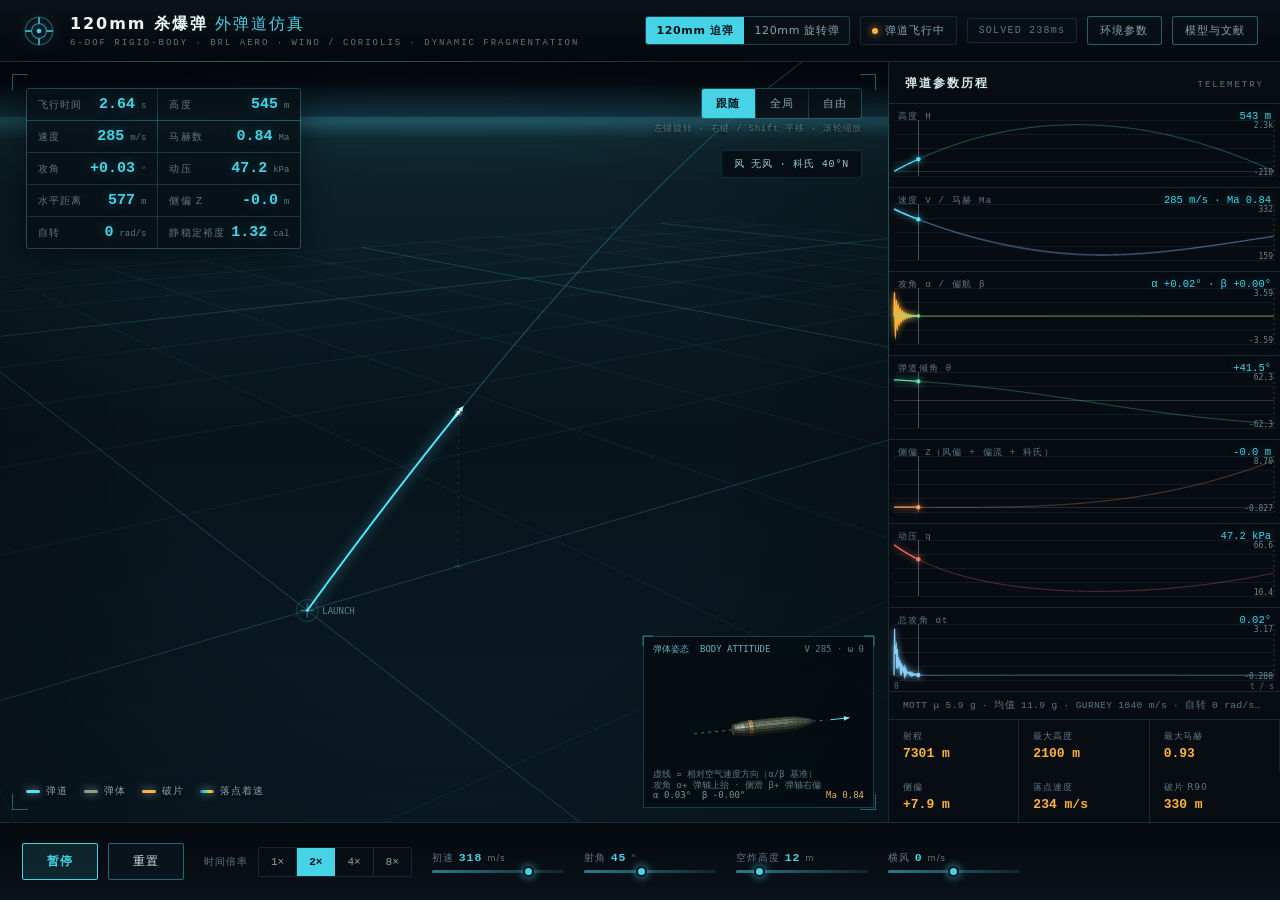
==== commit 81200675: "test" ====
--- a/120mm_ballistics.html
+++ b/120mm_ballistics.html
@@ -838,7 +838,7 @@
         <span><i style="background:#4fe6ff"></i>弹道</span>
         <span><i style="background:#8ca07a"></i>弹体</span>
         <span><i style="background:#ffb43a"></i>破片</span>
-        <span><i style="background:#ff4d4d"></i>落点</span>
+        <span><i style="background:linear-gradient(90deg,#2f6fd0,#27c7d8,#6fe07a,#ffd23e,#ff4b2e)"></i>落点着速</span>
       </div>
 
       <div id="toast" class="toast"></div>
@@ -1049,7 +1049,7 @@
             <li><b>本模型用于教学演示与趋势分析，不用于射表编制或实弹射击诸元计算。</b></li>
           </ul>
 
-          <h4>9 · 参考文献（完整 58 条见 docs/literature-review.md）</h4>
+          <h4>9 · 参考文献</h4>
           <ol class="ref-list">
             <li>McCoy R L. <i>Modern Exterior Ballistics: The Launch and Flight Dynamics of Symmetric Projectiles</i>. 2nd ed. Schiffer Publishing, 2012.（第 9 章 6-DOF；附录 B/C 气动系数；例 9.2、表 9.3–9.7）</li>
             <li>McCoy R L. Tabulated Aerodynamic Characteristics of the 105mm, M1 Projectile. Appendix B of [1], pp. 218–219.</li>
@@ -1070,7 +1070,7 @@
             <li>洪豆, 郑宇, 李文彬, 等. 破片战斗部杀伤面积影响规律研究[J]. 兵器装备工程学报, 2021, 42(5).（页码待核实）</li>
             <li>刘建斌, 夏金刚, 缪前树, 等. 航空火箭杀爆弹动态爆炸威力仿真分析[J]. 兵器装备工程学报, 2020, 41(8).（页码待核实）</li>
           </ol>
-          <p class="panel-note">注：文献题录、DOI/URL、参数推荐表与逐项校核见 <span class="mono">docs/literature-review.md</span>；模型改进与验证汇总见 <span class="mono">docs/report.md</span>。</p>
+          <p class="panel-note">注：以上为模型使用的主要文献；破片统计口径（Mott 样本数、78 J 判据、R50/R90 定义）见本面板第 5 节。</p>
         </div>
       </div>
     </section>
@@ -1324,7 +1324,7 @@
   }
   for (var ai = 0; ai < ATM_N; ai++) ATM[ai] = isaBase(ai * 100);
 
-  function atmosphere(h, dT) {
+  function atmosphere(h, dT, out) {
     if (!(h > 0)) h = 0;
     if (h > 32000) h = 32000;
     var f = h * 0.01, i = Math.floor(f), t = f - i;
@@ -1332,6 +1332,20 @@
     var A = ATM[i], B = ATM[i + 1];
     var T = A.T + (B.T - A.T) * t;
     var p = A.p + (B.p - A.p) * t;
+    if (out) {
+      // 热路径复用调用方缓冲，避免每次调用分配对象
+      out.T = T; out.p = p;
+      if (dT) {
+        T += dT;
+        out.T = T;
+        out.rho = p / (R_AIR * T);
+        out.a = Math.sqrt(GAMMA_AIR * R_AIR * T);
+      } else {
+        out.rho = A.rho + (B.rho - A.rho) * t;
+        out.a = A.a + (B.a - A.a) * t;
+      }
+      return out;
+    }
     if (dT) {
       T += dT;
       return { T: T, p: p, rho: p / (R_AIR * T), a: Math.sqrt(GAMMA_AIR * R_AIR * T) };
@@ -1363,6 +1377,11 @@
     windHead: 0, windCross: 0, windPower: 0.143, windRefH: 10,
     omgX: 0, omgY: 0, omgZ: 0
   };
+
+  /* atmosphere() 热路径复用缓冲（deriv / deriveKinematics / fragAccel 各自独立） */
+  var ATMO_DERIV = { T: 0, p: 0, rho: 0, a: 0 };
+  var ATMO_KIN = { T: 0, p: 0, rho: 0, a: 0 };
+  var ATMO_FRAG = { T: 0, p: 0, rho: 0, a: 0 };
 
   function setEnv(env) {
     env = env || {};
@@ -1414,7 +1433,7 @@
     var rvx = vx, rvy = vy, rvz = vz;
     if (CUR.useWind && (CUR.windCross !== 0 || CUR.windHead !== 0)) {
       var wf = windProfile(y[1]);
-      rvx -= -CUR.windHead * wf;
+      rvx += CUR.windHead * wf;   // 纵风 + 为逆风（吹向 -x）
       rvz -= CUR.windCross * wf;
     }
 
@@ -1426,15 +1445,15 @@
     var V2 = rvx * rvx + rvy * rvy + rvz * rvz;
     var V = Math.sqrt(V2) + 1e-9;
 
-    var atm = atmosphere(y[1], CUR.dT);
+    var atm = atmosphere(y[1], CUR.dT, ATMO_DERIV);
     var mach = V / atm.a;
     var qd = 0.5 * atm.rho * V2;
     var S = SHELL.S, d = SHELL.D;
 
     var alpha = 0, beta = 0, alphaT = 0, sinAt = 0;
     if (ub > 0.15 * V) {
-      alpha = Math.atan2(-vb, ub);   // 正攻角 = 弹轴抬高于相对风速
-      beta = Math.atan2(-wb, ub);    // 正偏航角 = 弹轴偏向相对风速右侧
+      alpha = Math.atan2(-vb, ub);   // 弹体系分解（随滚转旋转，仅供气动力/力矩定向）
+      beta = Math.atan2(-wb, ub);    // 对外报告的滚转无关 α/β 见 deriveKinematics
       alphaT = Math.sqrt(alpha * alpha + beta * beta);
       sinAt = Math.sqrt(vb * vb + wb * wb) / V;
     }
@@ -1598,37 +1617,53 @@
     var rvx = vx, rvy = vy, rvz = vz;
     if (CUR.useWind && (CUR.windCross !== 0 || CUR.windHead !== 0)) {
       var wf = windProfile(y[1]);
-      rvx -= -CUR.windHead * wf;
+      rvx += CUR.windHead * wf;   // 纵风 + 为逆风（吹向 -x）
       rvz -= CUR.windCross * wf;
     }
     var V2 = rvx * rvx + rvy * rvy + rvz * rvz;
     var V = Math.sqrt(V2) + 1e-9;
-    var ub = R00 * rvx + R10 * rvy + R20 * rvz;
-    var vb = R01 * rvx + R11 * rvy + R21 * rvz;
-    var wb = R02 * rvx + R12 * rvy + R22 * rvz;
-
-    var atm = atmosphere(y[1], CUR.dT);
+
+    var atm = atmosphere(y[1], CUR.dT, ATMO_KIN);
     var mach = V / atm.a;
     var qd = 0.5 * atm.rho * V2;
 
-    var alpha = 0, beta = 0;
-    if (ub > 0.15 * V) {
-      alpha = Math.atan2(-vb, ub);
-      beta = Math.atan2(-wb, ub);
-    }
-
     // 弹轴方向（世界系）
     var ax = R00, ay = R10, az = R20;
+
+    // 攻角/侧滑角 —— 风轴系、滚转无关定义（与姿态小窗虚线/箭头基准一致）：
+    //   ex = 相对空气速度方向，ez = 世界向上在 ⊥ex 平面内的分量，ey = ez×ex
+    //   α = atan2(n̂·ez, n̂·ex)  → α+ = 弹轴抬高于相对速度方向
+    //   β = atan2(−n̂·ey, n̂·ex) → β+ = 弹轴偏向相对速度右侧
+    // 旧定义（弹体系 vb/wb 分解，见 deriv）随自转滚转混叠：旋转弹读数
+    // 符号按滚转相位随机翻转，与姿态画面和符号约定不符；气动合力计算
+    // 不受影响（deriv 内按 (vb,wb) 定方向本身是滚转不变的）。
+    var exu0 = rvx / V, exu1 = rvy / V, exu2 = rvz / V;
+    var ddu = exu1;
+    var wz_x = -exu0 * ddu, wz_y = 1 - exu1 * ddu, wz_z = -exu2 * ddu;
+    var wzl = Math.sqrt(wz_x * wz_x + wz_y * wz_y + wz_z * wz_z);
+    var alphaK = 0, betaK = 0;
+    if (wzl > 1e-6) {
+      wz_x /= wzl; wz_y /= wzl; wz_z /= wzl;
+      var wy_x = wz_y * exu2 - wz_z * exu1;
+      var wy_y = wz_z * exu0 - wz_x * exu2;
+      var wy_z = wz_x * exu1 - wz_y * exu0;
+      var ndx = ax * exu0 + ay * exu1 + az * exu2;
+      var ndy = ax * wy_x + ay * wy_y + az * wy_z;
+      var ndz = ax * wz_x + ay * wz_y + az * wz_z;
+      alphaK = Math.atan2(ndz, ndx);
+      betaK = Math.atan2(-ndy, ndx);
+    }
 
     var speedGround = Math.sqrt(vx * vx + vy * vy + vz * vz);
     s.t = s.t != null ? s.t : 0;
     s.x = y[0]; s.y = y[1]; s.z = y[2];
     s.vx = vx; s.vy = vy; s.vz = vz;
+    s.rvx = rvx; s.rvy = rvy; s.rvz = rvz;   // 相对空气速度（攻角基准，供 UI 风轴系使用）
     s.speed = speedGround;
     s.mach = mach;
-    s.alpha = alpha * RAD2DEG;
-    s.beta = beta * RAD2DEG;
-    s.alphaT = Math.sqrt(alpha * alpha + beta * beta) * RAD2DEG;
+    s.alpha = alphaK * RAD2DEG;
+    s.beta = betaK * RAD2DEG;
+    s.alphaT = Math.sqrt(alphaK * alphaK + betaK * betaK) * RAD2DEG;
     s.theta = Math.atan2(vy, Math.sqrt(vx * vx + vz * vz)) * RAD2DEG; // 弹道倾角
     s.pitch = Math.asin(Math.max(-1, Math.min(1, ay))) * RAD2DEG;      // 弹轴俯仰
     s.yaw = Math.atan2(-az, ax) * RAD2DEG;
@@ -1686,18 +1721,18 @@
 
   /* ------------------------------ 主仿真函数 ------------------------------
    * @param {Object} cfg
-   *   v0        初速 m/s            (默认 450)
-   *   angle     射角 deg            (默认 45)
+   *   v0        初速 m/s            (默认取当前弹型预设 defaults.v0)
+   *   angle     射角 deg            (默认取当前弹型预设 defaults.angle)
    *   hBoom     空炸高度 m，0=触地  (默认 12)
-   *   twist     膛线缠距 口径/转     (默认 SHELL.twist=18)
+   *   twist     膛线缠距 口径/转     (默认 SHELL.twist)
    *   spin      直接给定炮口转速 rad/s（覆盖 twist 换算，测试用）
-   *   jump      炮口跳角 deg         (默认 0.12)
-   *   yaw0      炮口偏航角 deg       (默认 0.03)
-   *   wy0/wz0   炮口横向角速度 rad/s (默认 0.35 / 0.85)
+   *   jump      炮口跳角 deg         (默认取预设 defaults.jump)
+   *   yaw0      炮口偏航角 deg       (默认取预设 defaults.yaw0)
+   *   wy0/wz0   炮口横向角速度 rad/s (默认取预设 defaults.wy0/wz0)
    *   env       环境参数（见 ENV_DEFAULT）
-   *   dt        积分步长 s           (默认 0.0005)
+   *   dt        积分步长 s           (默认按自转自适应，≤0.5 ms)
    *   sampleDt  采样间隔 s           (默认 0.01)
-   *   maxTime   最大仿真时间 s       (默认 160)
+   *   maxTime   最大仿真时间 s       (默认 140)
    *   fragCount 破片数              (默认 800)
    *   seed      随机种子（可选，可复现破片抽样）
    * ---------------------------------------------------------------------- */
@@ -1749,7 +1784,6 @@
       var boom = null;
       var apex = { t: 0, x: 0, alt: 0 };
       var apexFound = false;
-      var prevY = y[1];
       var trigger = hBoom > 0.5 ? hBoom : 0;
       var iter = 0;
       var MAX_ITER = Math.ceil(maxT / dt);
@@ -1762,10 +1796,10 @@
         rk4(y, dt);
         t += dt;
 
-        // 顶点（第一次 vy 由正变负）
+        // 顶点（第一次 vy 由正变负；记录本步起点状态，更接近 vy=0 时刻）
         if (!apexFound && y[4] < 0 && oldY >= 0) {
           apexFound = true;
-          apex = { t: t, x: y[0], alt: oldY, range: Math.sqrt(y[0] * y[0] + y[2] * y[2]) };
+          apex = { t: t - dt, x: oldX, alt: oldY, range: Math.sqrt(oldX * oldX + oldZ * oldZ) };
         }
 
         var descending = y[4] < 0;
@@ -1948,7 +1982,7 @@
     }
     var rvx = vx - wfx, rvy = vy, rvz = vz - wfz;
     var sp = Math.sqrt(rvx * rvx + rvy * rvy + rvz * rvz) + 1e-9;
-    var atm = atmosphere(py, CUR.dT);
+    var atm = atmosphere(py, CUR.dT, ATMO_FRAG);
     var kd = 0.5 * atm.rho * fragCd(sp / atm.a) * Aref / mass;
     out[0] = -kd * sp * rvx;
     out[1] = -kd * sp * rvy - G0;
@@ -2103,7 +2137,11 @@
         vz += dt / 6 * (a1z + 2 * a2z + 2 * a3z + a4z);
         tt += dt;
 
-        if (py <= 0 && pyPrev > 0) {
+        // 落地判定：常规为自上方穿越地面（pyPrev > 0）。触地爆时部分破片
+        // 起始位置在地平面以下（|wallR| 量级）且速度向下，原条件会让它们
+        // 永不触发落地、白跑满 60 s 并被计为未落地 —— 补充分支：位于地面
+        // 以下且垂直速度非正时立即落地（向上飞的仍正常升空后回落）。
+        if (py <= 0 && (pyPrev > 0 || vy <= 0)) {
           var ff = pyPrev / (pyPrev - py + 1e-12);
           ff = ff < 0 ? 0 : (ff > 1 ? 1 : ff);
           landX = pxPrev + (px - pxPrev) * ff;
@@ -2255,6 +2293,8 @@
   var panX = 0, panY = 0, panZ = 0;
   var landCells = [];
 
+  var landVLo = 0, landVHi = 1, landVSpan = 1, landVValid = false;
+
   var camX = 0, camY = 0, camZ = 0;
   var fwX = 0, fwY = -1, fwZ = 0;
   var rtX = 1, rtY = 0, rtZ = 0;
@@ -2268,6 +2308,40 @@
   var smoke = [];
   var fragGroups = [[], [], [], [], [], [], [], [], [], [], [], []];
   var tmp = { x: 0, y: 0, z: 0 };
+  /* 破片头配色：弹头区（前向锥）偏白热，弹底区（后向锥）偏橙红；列 = 飞行时段 */
+  var ZONE_COLORS = [
+    ['#fffdf4', '#fff4cf', '#ffe6a6', '#ffcf74'],
+    ['#fff6d8', '#ffe08a', '#ffb43a', '#ff8a3d'],
+    ['#ffe1bd', '#ffb37a', '#ff7a45', '#e8502a']
+  ];
+
+  /* 地面落点着速色标：低→高 蓝→青→绿→黄→红；落点着色与色条图例共用同一映射 */
+  var VEL_STOPS = [
+    [0.00, 47, 111, 208],
+    [0.25, 39, 199, 216],
+    [0.50, 111, 224, 122],
+    [0.75, 255, 210, 62],
+    [1.00, 255, 75, 46]
+  ];
+  var VEL_BINS = 24;
+  var VEL_BIN_COLORS = [];
+  var landBins = [];
+  for (var vb = 0; vb < VEL_BINS; vb++) landBins.push([]);
+
+  function velColor(t) {
+    t = clamp(t, 0, 1);
+    for (var i = 1; i < VEL_STOPS.length; i++) {
+      if (t <= VEL_STOPS[i][0]) {
+        var a = VEL_STOPS[i - 1], b = VEL_STOPS[i];
+        var u = clamp((t - a[0]) / (b[0] - a[0]), 0, 1);
+        return 'rgb(' + Math.round(lerp(a[1], b[1], u)) + ',' +
+          Math.round(lerp(a[2], b[2], u)) + ',' +
+          Math.round(lerp(a[3], b[3], u)) + ')';
+      }
+    }
+    return 'rgb(255,75,46)';
+  }
+  for (vb = 0; vb < VEL_BINS; vb++) VEL_BIN_COLORS.push(velColor((vb + 0.5) / VEL_BINS));
 
   /* ---------------------- 弹体三维模型（旋转体网格） ---------------------- */
   /* [距弹尖轴向距离 m, 半径 m, 材质 0=引信 1=弹体 2=弹带] */
@@ -2368,18 +2442,33 @@
   /* 相机                                                               */
   /* ------------------------------------------------------------------ */
   function shellState(t) {
-    if (!sim) return null;
+    if (!sim || sim.samples.length < 2) return null;
     var s = sim.samples, n = s.length;
     var f = t / sim.sampleDt;
     var i = clamp(Math.floor(f), 0, n - 2);
     var u = clamp(f - i, 0, 1);
     var a = s[i], b = s[i + 1];
+    var wxI = a.wx + (b.wx - a.wx) * u;
+    // 采样间隔 10 ms 对高速自转（周期可低至 ~5 ms）欠采样，采样四元数的滚转相位
+    // 混叠；按插值角速度绕弹轴重建连续滚转（弹轴方向仍取采样值，不受影响）
+    var hp = wxI * Math.max(0, t - a.t) * 0.5;
+    var c = Math.cos(hp), sn = Math.sin(hp);
+    var qw = a.quat[0], qx = a.quat[1], qy = a.quat[2], qz = a.quat[3];
     return {
       x: a.x + (b.x - a.x) * u,
       y: a.y + (b.y - a.y) * u,
       z: a.z + (b.z - a.z) * u,
       speed: a.speed + (b.speed - a.speed) * u,
-      quat: a.quat
+      wx: wxI,
+      // 相对风速 / 攻角 / 侧滑 / 马赫按同一时刻插值，保证姿态小窗的
+      // 虚线基准（风轴系）、α/β 读数与显示的弹体姿态严格一致
+      rvx: a.rvx + (b.rvx - a.rvx) * u,
+      rvy: a.rvy + (b.rvy - a.rvy) * u,
+      rvz: a.rvz + (b.rvz - a.rvz) * u,
+      alpha: a.alpha + (b.alpha - a.alpha) * u,
+      beta: a.beta + (b.beta - a.beta) * u,
+      mach: a.mach + (b.mach - a.mach) * u,
+      quat: [qw * c - qx * sn, qw * sn + qx * c, qy * c + qz * sn, qz * c - qy * sn]
     };
   }
 
@@ -2391,18 +2480,24 @@
     if (camMode === 'follow') {
       if (t < ft) {
         var sh = shellState(t);
+        // 远距取构图偏移（弹体略高于画面中心）；近距（滚轮放大检视）时
+        // 偏移按当前视距收敛到 0，目标收敛到弹体本身，保证真实尺寸弹体居中
+        var kF = clamp((camS.dist - 60) / 2000, 0, 1);
         return {
           yaw: -0.62, pitch: 0.30,
           dist: 1900 + sh.speed * 4.2,
-          tx: sh.x, ty: sh.y * 0.92 + 50, tz: sh.z
+          tx: sh.x,
+          ty: sh.y + (50 - sh.y * 0.08) * kF,
+          tz: sh.z
         };
       }
       var tau = t - b.t;
       var k = clamp(tau / 2.5, 0, 1);
+      var kB = clamp((camS.dist - 60) / 2000, 0, 1);
       return {
         yaw: -0.62, pitch: lerp(0.30, 0.40, k),
         dist: lerp(1850, 2700, k),
-        tx: b.x, ty: b.y + 30 + 150 * k, tz: b.z
+        tx: b.x, ty: b.y + (30 + 150 * k) * kB, tz: b.z
       };
     }
 
@@ -2588,17 +2683,19 @@
     var ox = -180, oz = -210;
     var ex = ox + wx / mag * scale, ez = oz + wz / mag * scale;
     var a = project(ox, 1, oz);
+    if (!a.ok) return;
+    var ax = a.x, ay = a.y;   // project() 返回共享缓冲，先取出再投第二次
     var b = project(ex, 1, ez);
-    if (!a.ok || !b.ok) return;
+    if (!b.ok) return;
     ctx.save();
     ctx.globalCompositeOperation = 'lighter';
     ctx.strokeStyle = 'rgba(110, 205, 255, 0.72)';
     ctx.lineWidth = 1.8;
     ctx.beginPath();
-    ctx.moveTo(a.x, a.y);
+    ctx.moveTo(ax, ay);
     ctx.lineTo(b.x, b.y);
     ctx.stroke();
-    var vx = b.x - a.x, vy = b.y - a.y;
+    var vx = b.x - ax, vy = b.y - ay;
     var vl = Math.sqrt(vx * vx + vy * vy) || 1;
     var nx = -vy / vl, ny = vx / vl;
     ctx.beginPath();
@@ -2610,7 +2707,7 @@
     ctx.fill();
     ctx.font = '9px "JetBrains Mono", Consolas, monospace';
     ctx.fillStyle = 'rgba(150, 220, 240, 0.8)';
-    ctx.fillText('W ' + mag.toFixed(0) + ' m/s', a.x + 8, a.y - 6);
+    ctx.fillText('W ' + mag.toFixed(0) + ' m/s', ax + 8, ay - 6);
     ctx.restore();
   }
 
@@ -2718,7 +2815,7 @@
     var i = Math.floor(idxF);
     if (i < 0) i = 0;
     if (i >= n - 1) {
-      out[0] = f.landX; out[1] = f.landed ? 0 : f.path[f.path.length - 1];
+      out[0] = f.landX; out[1] = f.landed ? 0 : f.path[f.path.length - 2];
       out[2] = f.landZ;
       return false;
     }
@@ -2814,12 +2911,7 @@
       ctx.restore();
     }
 
-    // 破片头：弹头区（前向锥）偏白热，弹底区（后向锥）偏橙红
-    var ZONE_COLORS = [
-      ['#fffdf4', '#fff4cf', '#ffe6a6', '#ffcf74'],
-      ['#fff6d8', '#ffe08a', '#ffb43a', '#ff8a3d'],
-      ['#ffe1bd', '#ffb37a', '#ff7a45', '#e8502a']
-    ];
+    // 破片头：弹头区偏白热，弹底区偏橙红（配色见模块级 ZONE_COLORS）
     ctx.save();
     ctx.globalCompositeOperation = 'lighter';
     for (var z = 0; z < 3; z++) {
@@ -2843,23 +2935,85 @@
     }
     ctx.restore();
 
-    // 落点
-    ctx.save();
-    ctx.globalCompositeOperation = 'lighter';
-    ctx.beginPath();
+    // 落点：按着速 landV 分档着色（蓝→青→绿→黄→红，对应关系见左下角色条）
+    for (k = 0; k < VEL_BINS; k++) landBins[k].length = 0;
     for (i = 0; i < n; i++) {
       f = list[i];
       if (!f.landed) continue;
       if (ft < f.landT - sim.boom.t) continue;
-      p = project(f.landX, 0.8, f.landZ);
-      if (!p.ok) continue;
-      var r2 = 1.15 + Math.min(2.0, (f.m / 0.028) * 1.0);
-      ctx.moveTo(p.x + r2, p.y);
-      ctx.arc(p.x, p.y, r2, 0, Math.PI * 2);
-    }
-    ctx.globalAlpha = 0.88;
-    ctx.fillStyle = '#ff5a3c';
-    ctx.fill();
+      var bi = ((f.landV - landVLo) / landVSpan * VEL_BINS) | 0;
+      if (bi < 0) bi = 0;
+      else if (bi >= VEL_BINS) bi = VEL_BINS - 1;
+      landBins[bi].push(f);
+    }
+    ctx.save();
+    ctx.globalAlpha = 0.92;
+    for (k = 0; k < VEL_BINS; k++) {
+      var bin = landBins[k];
+      if (!bin.length) continue;
+      ctx.beginPath();
+      for (i = 0; i < bin.length; i++) {
+        f = bin[i];
+        p = project(f.landX, 0.8, f.landZ);
+        if (!p.ok) continue;
+        var r2 = 1.15 + Math.min(2.0, (f.m / 0.028) * 1.0);
+        ctx.moveTo(p.x + r2, p.y);
+        ctx.arc(p.x, p.y, r2, 0, Math.PI * 2);
+      }
+      ctx.fillStyle = VEL_BIN_COLORS[k];
+      ctx.fill();
+    }
+    ctx.restore();
+  }
+
+  /* 着速色条图例：与落点着色共用 VEL_STOPS 映射，起爆后淡入 */
+  function drawVelLegend() {
+    if (!sim || !landVValid) return;
+    var tau = time - sim.boom.t;
+    if (tau < 0 || W < 560 || H < 420) return;
+    var a = clamp(tau / 0.6, 0, 1);
+
+    var x = 26;
+    var bw = Math.min(230, W * 0.32);
+    var bh = 9;
+    var y0 = H - 66;   // 位于左下角静态图例（bottom:24px）上方
+    if (y0 < 120) return;
+
+    ctx.save();
+    ctx.globalAlpha = a;
+    ctx.font = '9px "JetBrains Mono", Consolas, "Microsoft YaHei", monospace';
+    ctx.textAlign = 'left';
+    ctx.textBaseline = 'alphabetic';
+    ctx.fillStyle = 'rgba(140,175,188,0.95)';
+    ctx.fillText('破片着速 IMPACT SPEED (m/s)', x, y0 - 6);
+
+    var g = ctx.createLinearGradient(x, 0, x + bw, 0);
+    for (var i = 0; i < VEL_STOPS.length; i++) {
+      g.addColorStop(VEL_STOPS[i][0],
+        'rgb(' + VEL_STOPS[i][1] + ',' + VEL_STOPS[i][2] + ',' + VEL_STOPS[i][3] + ')');
+    }
+    ctx.fillStyle = g;
+    ctx.fillRect(x, y0, bw, bh);
+    ctx.strokeStyle = 'rgba(90,200,220,0.35)';
+    ctx.lineWidth = 1;
+    ctx.strokeRect(x + 0.5, y0 + 0.5, bw - 1, bh - 1);
+
+    // 两端与中部刻度
+    ctx.beginPath();
+    ctx.moveTo(x + 0.5, y0 + bh);
+    ctx.lineTo(x + 0.5, y0 + bh + 3);
+    ctx.moveTo(x + bw / 2, y0 + bh);
+    ctx.lineTo(x + bw / 2, y0 + bh + 3);
+    ctx.moveTo(x + bw - 0.5, y0 + bh);
+    ctx.lineTo(x + bw - 0.5, y0 + bh + 3);
+    ctx.strokeStyle = 'rgba(120,160,175,0.5)';
+    ctx.stroke();
+    ctx.fillStyle = 'rgba(150,180,190,0.9)';
+    ctx.fillText(landVLo.toFixed(0), x, y0 + bh + 12);
+    ctx.textAlign = 'center';
+    ctx.fillText(((landVLo + landVHi) * 0.5).toFixed(0), x + bw / 2, y0 + bh + 12);
+    ctx.textAlign = 'right';
+    ctx.fillText(landVHi.toFixed(0), x + bw, y0 + bh + 12);
     ctx.restore();
   }
 
@@ -3114,7 +3268,8 @@
       scale, project, [camX, camY, camZ], LIGHT_DIR);
   }
 
-  /* 弹体姿态小窗：风轴系正交投影，清楚展示三维外形与攻角 */
+  /* 弹体姿态小窗：风轴系正交投影，清楚展示三维外形与攻角；
+   * 虚线为相对空气速度方向（α/β 基准），图内标注 α=攻角、β=侧滑角及符号约定 */
   var INSET_AX = 0.30, INSET_EL = 0.34, INSET_S = 124;
   var ipOut = { x: 0, y: 0, ok: true };
 
@@ -3123,12 +3278,11 @@
     var sh = shellState(time);
     if (!sh || !sh.quat) return;
 
-    var n = sim.samples.length;
-    var smp = sim.samples[clamp(Math.floor(time / sim.sampleDt), 0, n - 2)];
-
-    // 风轴系：ex = 速度方向，ez = 世界上方向正交分量，ey = ez × ex
-    var vl = Math.sqrt(smp.vx * smp.vx + smp.vy * smp.vy + smp.vz * smp.vz) || 1;
-    var exx = smp.vx / vl, exy = smp.vy / vl, exz = smp.vz / vl;
+    // 风轴系：ex = 相对空气速度方向（与 α/β 定义同基准），ez = 世界上方向正交分量，ey = ez × ex。
+    // rv 与姿态（含滚转重建）取自同一插值时刻，虚线基准、读数、网格三者一致
+    var rvx = sh.rvx, rvy = sh.rvy, rvz = sh.rvz;
+    var vl = Math.sqrt(rvx * rvx + rvy * rvy + rvz * rvz) || 1;
+    var exx = rvx / vl, exy = rvy / vl, exz = rvz / vl;
     var dd = exy;
     var ezx = -exx * dd, ezy = 1 - exy * dd, ezz = -exz * dd;
     var el = Math.sqrt(ezx * ezx + ezy * ezy + ezz * ezz);
@@ -3148,9 +3302,9 @@
       ]);
     }
 
-    var pw = Math.max(196, Math.min(238, W * 0.26)), ph = 154;
+    var pw = Math.max(196, Math.min(238, W * 0.26)), ph = 172;
     var px = W - pw - 14, py = H - ph - 14;
-    var cx = px + pw * 0.60, cy = py + ph * 0.52;
+    var cx = px + pw * 0.57, cy = py + ph * 0.52;
     var ca = Math.cos(INSET_AX), sa = Math.sin(INSET_AX);
     var cb = Math.cos(INSET_EL), sb = Math.sin(INSET_EL);
 
@@ -3187,12 +3341,13 @@
     ctx.fillText('弹体姿态  BODY ATTITUDE', px + 10, py + 16);
     ctx.textAlign = 'right';
     ctx.fillStyle = 'rgba(120,150,160,0.8)';
-    ctx.fillText('V ' + sh.speed.toFixed(0) + ' · ω ' + (sh.wx || 0).toFixed(0), px + pw - 10, py + 16);
-
-    // 速度参考线（沿 +x 风轴）
-    var v0 = insetProj(-0.40, 0, 0), v0x = v0.x, v0y = v0.y;
-    var v1 = insetProj(0.34, 0, 0), v1x = v1.x, v1y = v1.y;
-    ctx.strokeStyle = 'rgba(70,211,230,0.28)';
+    ctx.fillText('V ' + sh.speed.toFixed(0) + ' · ω ' + sh.wx.toFixed(0), px + pw - 10, py + 16);
+
+    // 速度参考虚线（沿 +x 风轴，穿过弹轴中心）：两端伸出到弹体之外，
+    // 中段被弹体网格遮挡（后绘制、不透明），避免与弹体重叠处看不清
+    var v0 = insetProj(-0.68, 0, 0), v0x = v0.x, v0y = v0.y;
+    var v1 = insetProj(0.44, 0, 0), v1x = v1.x, v1y = v1.y;
+    ctx.strokeStyle = 'rgba(70,211,230,0.55)';
     ctx.lineWidth = 1;
     ctx.setLineDash([3, 4]);
     ctx.beginPath();
@@ -3205,9 +3360,9 @@
     drawMeshBody({ c: [0, 0, 0], e1: ex[0], e2: ex[1], e3: ex[2] },
       1, insetProj, camP, [-0.42, -0.48, 0.77]);
 
-    // 弹头前方速度箭头
-    var a0 = insetProj(0.36, 0, 0), a0x = a0.x, a0y = a0.y;
-    var a1 = insetProj(0.62, 0, 0), a1x = a1.x, a1y = a1.y;
+    // 弹头前方速度箭头（与虚线同向，指明相对气流来向的行进方向）
+    var a0 = insetProj(0.47, 0, 0), a0x = a0.x, a0y = a0.y;
+    var a1 = insetProj(0.63, 0, 0), a1x = a1.x, a1y = a1.y;
     ctx.strokeStyle = 'rgba(120,240,255,0.85)';
     ctx.beginPath();
     ctx.moveTo(a0x, a0y);
@@ -3224,14 +3379,21 @@
     ctx.fillStyle = 'rgba(140,245,255,0.95)';
     ctx.fill();
 
-    // 底部读数
+    // α/β 定义标注（符号约定与物理内核一致：虚线 = 相对空气速度方向）
+    ctx.font = '9px "JetBrains Mono", Consolas, "Microsoft YaHei", monospace';
+    ctx.textAlign = 'left';
+    ctx.fillStyle = 'rgba(110,140,152,0.85)';
+    ctx.fillText('虚线 = 相对空气速度方向（α/β 基准）', px + 10, py + ph - 31);
+    ctx.fillText('攻角 α+ 弹轴上抬 · 侧滑 β+ 弹轴右偏', px + 10, py + ph - 20);
+
+    // 底部读数（与显示姿态同一插值时刻）
     ctx.font = '9px "JetBrains Mono", Consolas, monospace';
     ctx.textAlign = 'left';
     ctx.fillStyle = 'rgba(140,170,180,0.85)';
-    ctx.fillText('α ' + smp.alpha.toFixed(2) + '°  β ' + smp.beta.toFixed(2) + '°', px + 10, py + ph - 10);
+    ctx.fillText('α ' + sh.alpha.toFixed(2) + '°  β ' + sh.beta.toFixed(2) + '°', px + 10, py + ph - 10);
     ctx.textAlign = 'right';
     ctx.fillStyle = 'rgba(255,190,120,0.9)';
-    ctx.fillText('Ma ' + smp.mach.toFixed(2), px + pw - 10, py + ph - 10);
+    ctx.fillText('Ma ' + sh.mach.toFixed(2), px + pw - 10, py + ph - 10);
 
     ctx.restore();
   }
@@ -3291,12 +3453,13 @@
     }
     ctx.restore();
 
-    // 三维弹体模型：按视距放大，保持约 58px 的可辨识尺寸
+    // 三维弹体模型：始终按真实尺寸绘制（scale = 1，弹长 0.70 m），
+    // 滚轮拉近/拉远时严格按透视比例缩放。视距过远时投影弹长不足
+    // ~2.5 px，跳过网格填充（保留位置光点与姿态轴指示），避免逐帧
+    // 绘制数百个亚像素面片。
     var dxc = sh.x - camX, dyc = sh.y - camY, dzc = sh.z - camZ;
     var cdist = Math.sqrt(dxc * dxc + dyc * dyc + dzc * dzc);
-    var meshScale = 84 * cdist / (SHELL_LEN * focal);
-    if (meshScale < 1) meshScale = 1;
-    drawShellMesh(sh, meshScale);
+    if (SHELL_LEN * focal / Math.max(cdist, NEAR) >= 2.5) drawShellMesh(sh, 1);
 
     // 姿态轴（弹轴方向，放大显示）
     var qd = sh.quat;
@@ -3387,6 +3550,7 @@
     drawExplosion();
     drawShell();
     drawVignette();
+    drawVelLegend();
     drawBodyInset();
   }
 
@@ -3418,6 +3582,27 @@
         }
         cell.n++;
       }
+
+      // 着速色标范围（落点分档着色与色条图例共用；取整到 10 m/s 便于读数）
+      landVLo = Infinity; landVHi = -Infinity;
+      for (q = 0; q < fl.length; q++) {
+        if (!fl[q].landed) continue;
+        var lv = fl[q].landV;
+        if (lv < landVLo) landVLo = lv;
+        if (lv > landVHi) landVHi = lv;
+      }
+      if (isFinite(landVLo) && landVHi > landVLo) {
+        landVLo = Math.floor(landVLo / 10) * 10;
+        landVHi = Math.ceil(landVHi / 10) * 10;
+        landVValid = true;
+      } else {
+        landVLo = 0; landVHi = 1;
+        landVValid = false;
+      }
+      landVSpan = landVHi - landVLo;
+    } else {
+      landVLo = 0; landVHi = 1; landVSpan = 1;
+      landVValid = false;
     }
 
     // 烟云种子
@@ -3535,8 +3720,9 @@
     canvas.addEventListener('wheel', function (e) {
       e.preventDefault();
       userControl = true;
-      var f = Math.exp(e.deltaY * 0.0011);
-      cam.dist = clamp(camS.dist * f, 120, sim ? sim.range * 5 + 2000 : 60000);
+      // 弹体现为真实尺寸，近距下限放宽到 5 m（约 150 px 弹长）便于检视
+      var f = Math.exp(e.deltaY * 0.0016);
+      cam.dist = clamp(camS.dist * f, 5, sim ? sim.range * 5 + 2000 : 60000);
       // 立即同步，避免渐进拖沓
       camS.dist = cam.dist;
       e.stopPropagation();
@@ -3566,6 +3752,7 @@
     setCameraMode: setCameraMode,
     render: render,
     resize: resize,
+    getCameraMode: function () { return camMode; },
     getCamera: function () {
       return {
         camX: camX, camY: camY, camZ: camZ,
@@ -3989,7 +4176,9 @@
 
   function setTime(t) {
     if (!sim) return;
-    curT = Math.max(0, t);
+    t = Math.max(0, t);
+    if (t === curT) return;   // 暂停/未推进时跳过整帧重绘
+    curT = t;
     drawAll();
   }
 
@@ -4086,6 +4275,7 @@
     playing = autoplay !== false;
 
     if (window.Scene3D && Scene3D.setData) Scene3D.setData(sim);
+    syncCamButtons(window.Scene3D && Scene3D.getCameraMode ? Scene3D.getCameraMode() : 'follow');
     if (window.Charts) {
       el.charts.innerHTML = '';
       Charts.init(el.charts, sim);
@@ -4393,11 +4583,16 @@
   el.camControls.addEventListener('click', function (e) {
     var btn = e.target.closest('button');
     if (!btn) return;
-    Array.prototype.forEach.call(el.camControls.children, function (b) {
-      b.classList.toggle('active', b === btn);
-    });
+    syncCamButtons(btn.dataset.mode);
     if (window.Scene3D) Scene3D.setCameraMode(btn.dataset.mode);
   });
+
+  /* 相机按钮高亮与实际模式保持一致（重算后 setData 会切回跟随） */
+  function syncCamButtons(mode) {
+    Array.prototype.forEach.call(el.camControls.children, function (b) {
+      b.classList.toggle('active', b.dataset.mode === mode);
+    });
+  }
 
   function bindSlider(input, label, key, fmt, rebuild) {
     input.addEventListener('input', function () {
